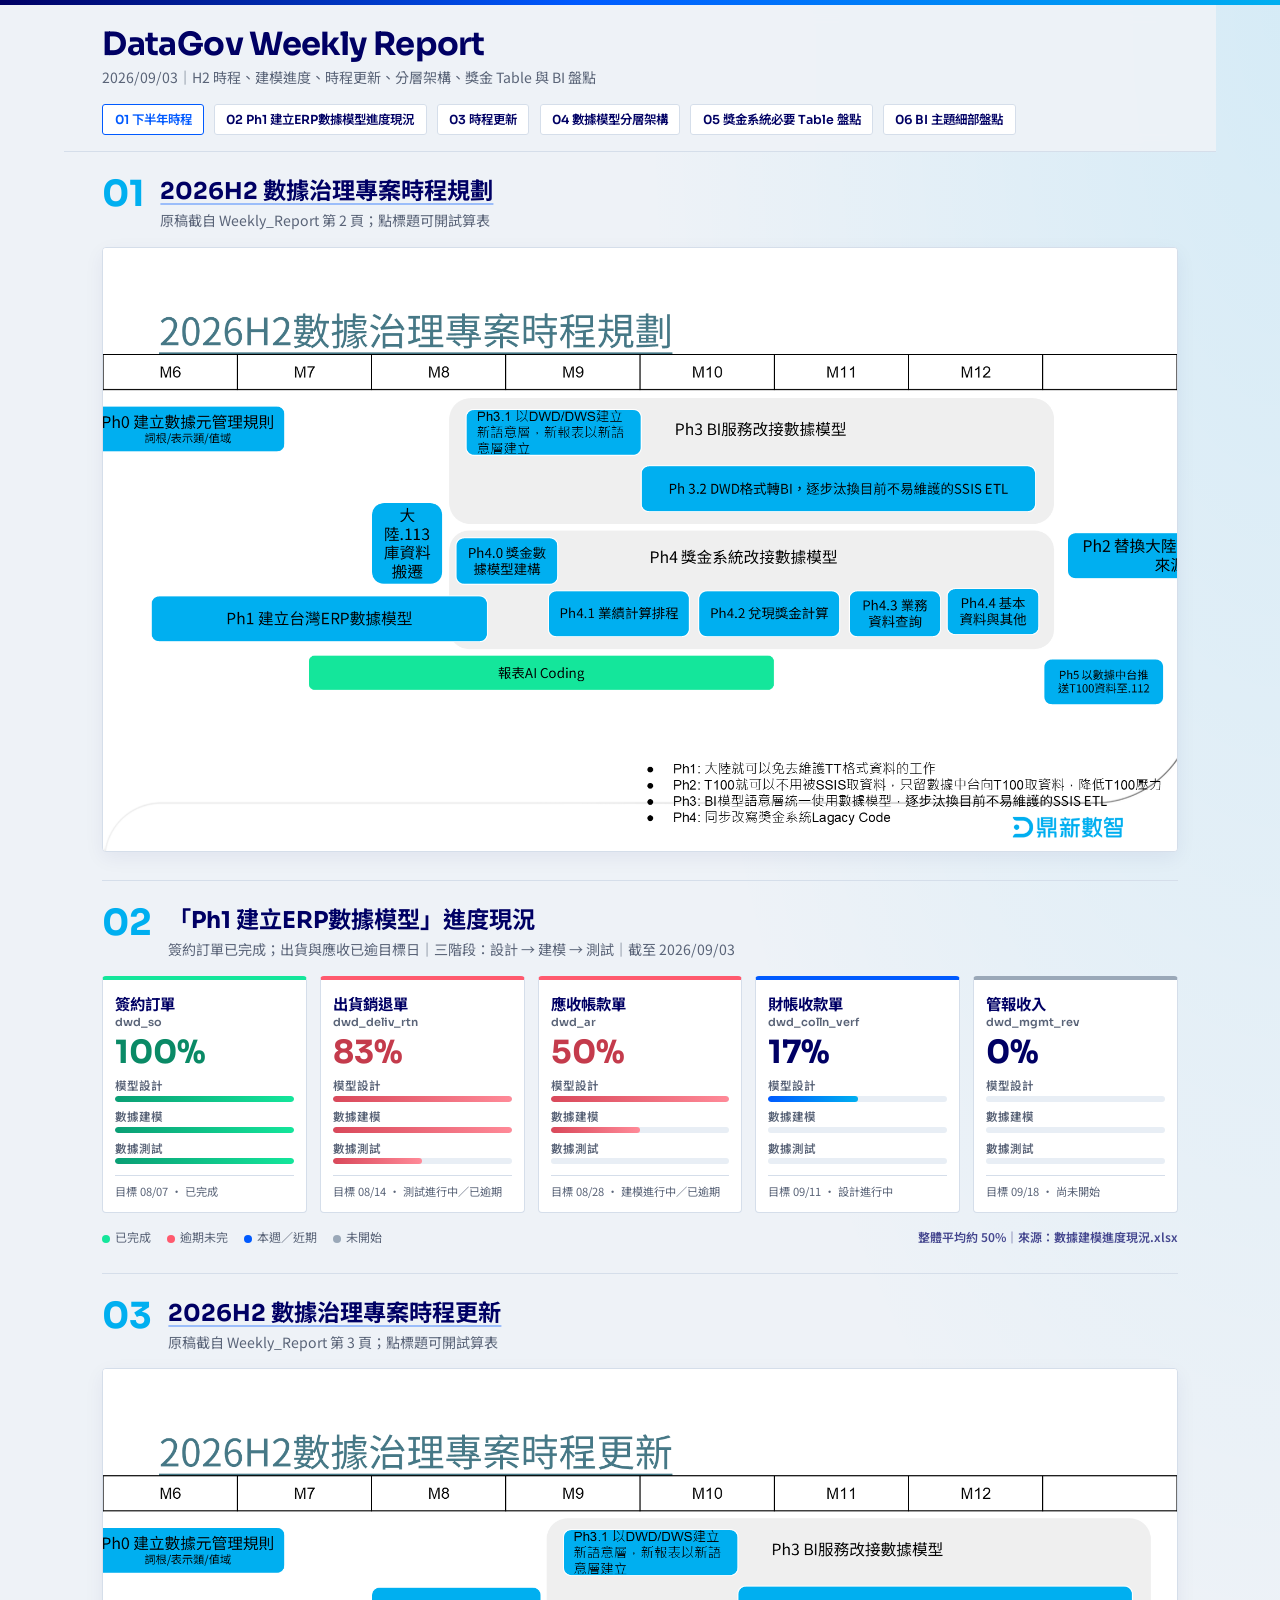
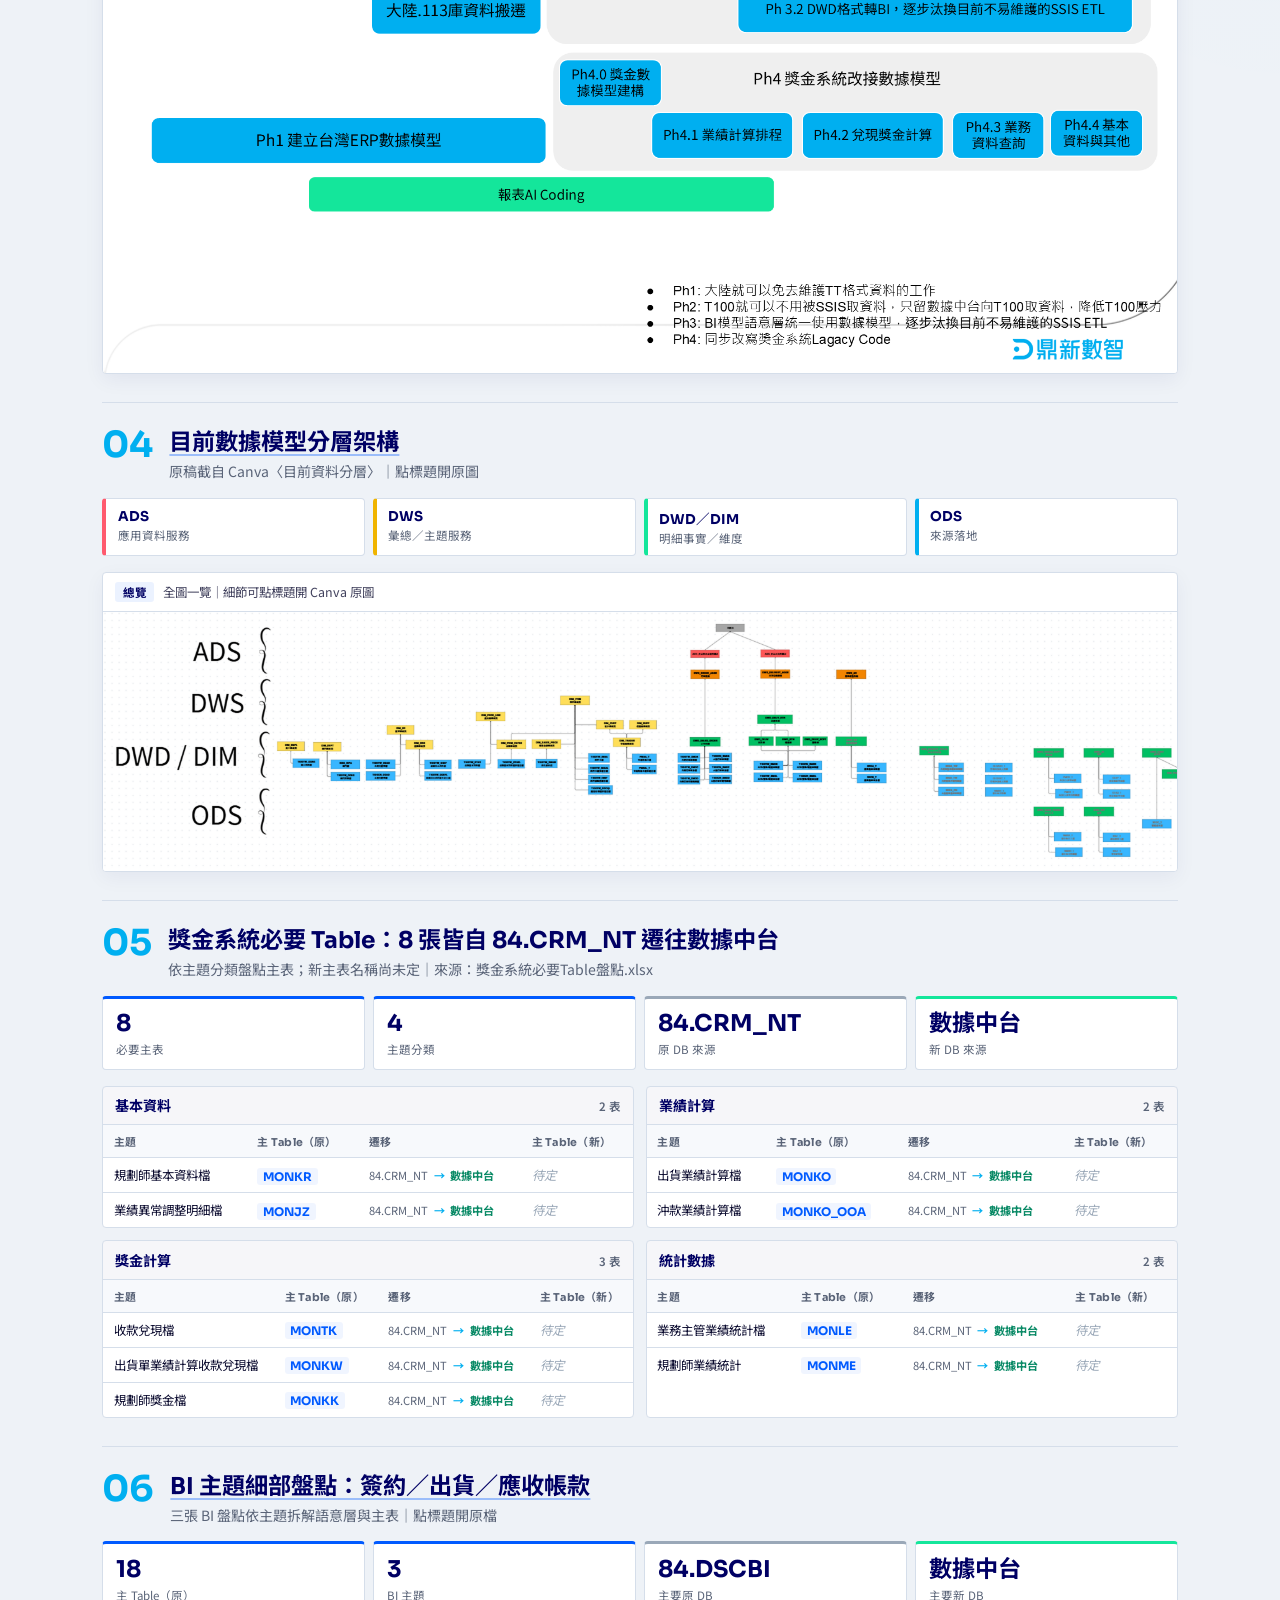
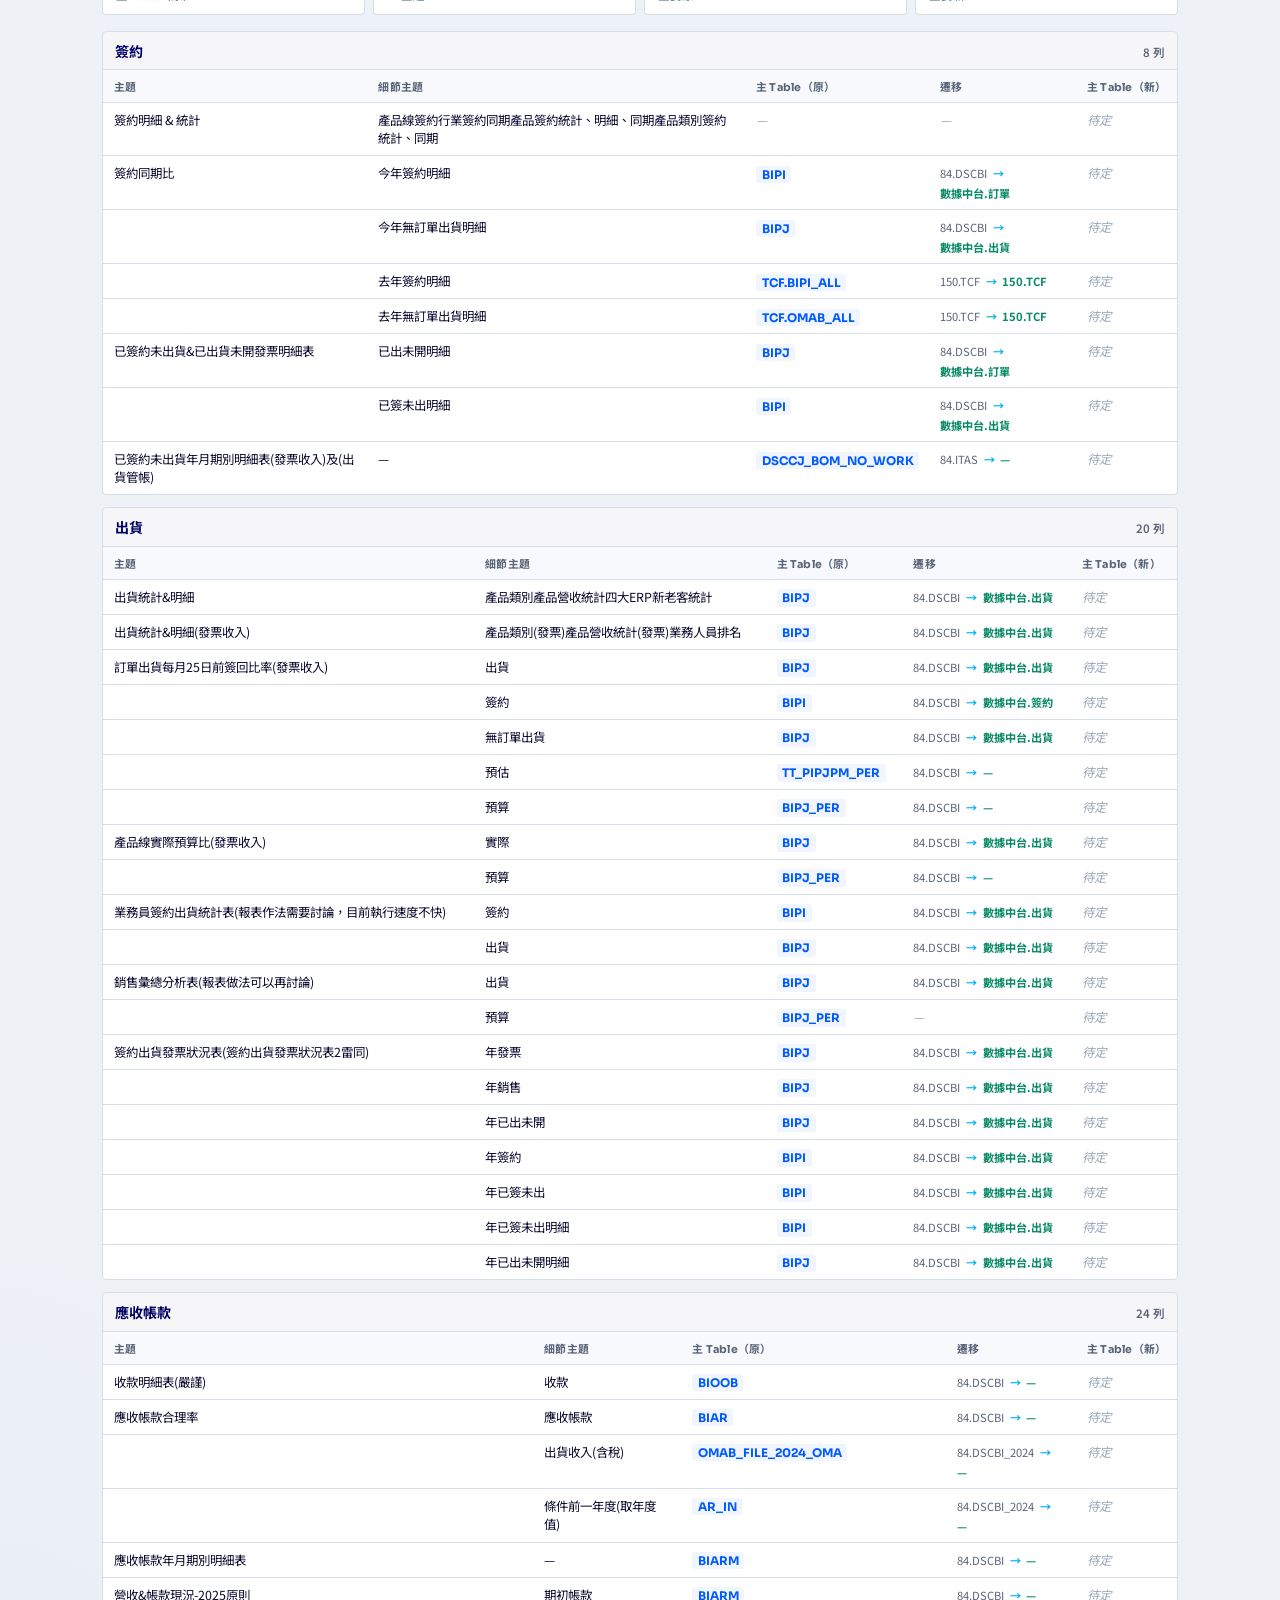
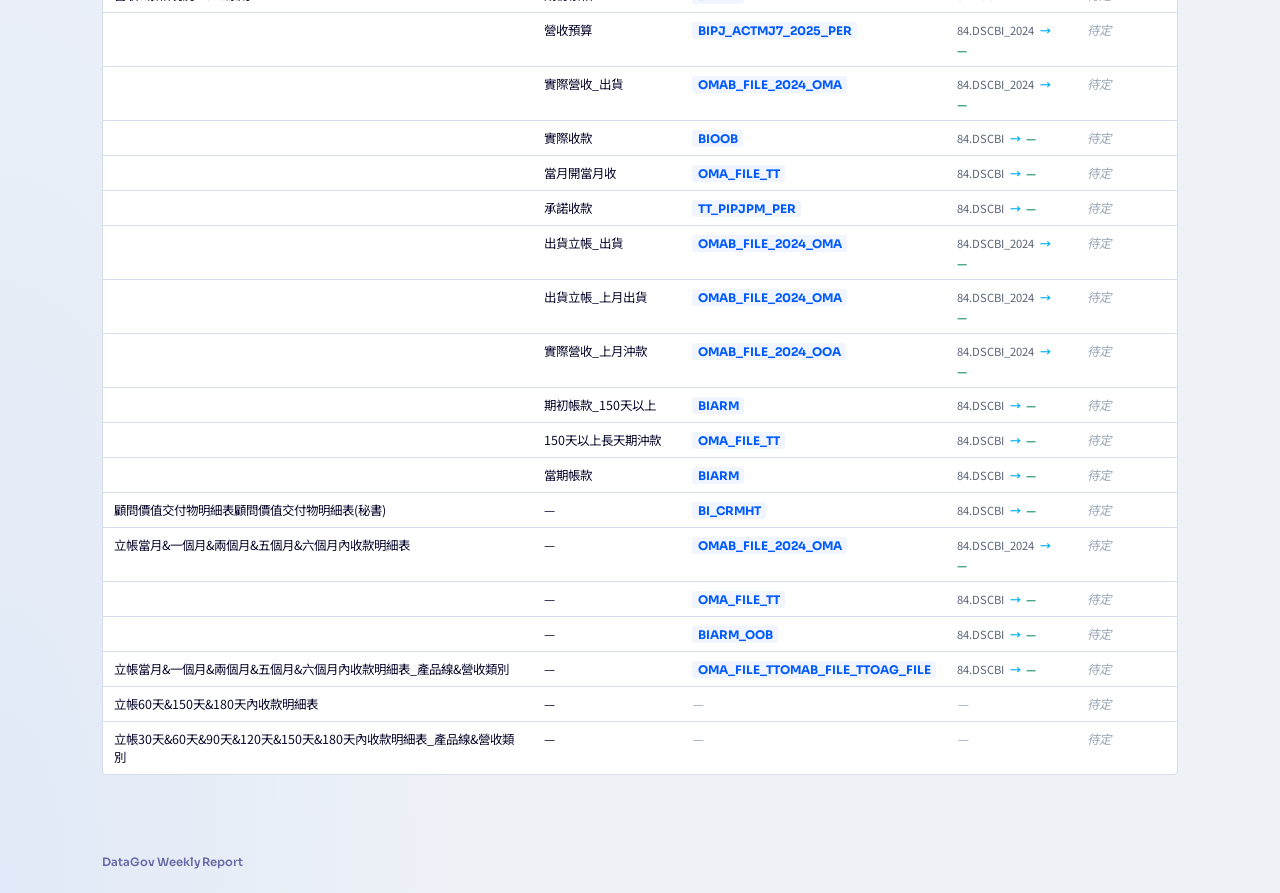
==== index.html @ 7bd2c1ec "Publish DataGov Weekly Report as a static site." ====
<!DOCTYPE html>
<html lang="zh-Hant">
<head>
  <meta charset="utf-8" />
  <meta name="viewport" content="width=device-width, initial-scale=1" />
  <title>DataGov Weekly Report · 2026/09/03</title>
  <link rel="preconnect" href="https://fonts.googleapis.com" />
  <link rel="preconnect" href="https://fonts.gstatic.com" crossorigin />
  <link href="https://fonts.googleapis.com/css2?family=Noto+Sans+TC:wght@400;500;700;900&family=Sora:wght@500;600;700&display=swap" rel="stylesheet" />
  <link rel="stylesheet" href="styles.css" />
</head>
<body>
  <div class="brand-bar" aria-hidden="true"></div>

  <header class="report-header">
    <div class="report-header__text">
      <h1>DataGov Weekly Report</h1>
      <p class="support">2026/09/03｜H2 時程、建模進度、時程更新、分層架構、獎金 Table 與 BI 盤點</p>
    </div>
    <nav class="toc" aria-label="章節導覽">
      <a href="#ch-schedule">01 下半年時程</a>
      <a href="#ch-modeling">02 Ph1 建立ERP數據模型進度現況</a>
      <a href="#ch-schedule-update">03 時程更新</a>
      <a href="#ch-architecture">04 數據模型分層架構</a>
      <a href="#ch-bonus">05 獎金系統必要 Table 盤點</a>
      <a href="#ch-bi-inventory">06 BI 主題細部盤點</a>
    </nav>
  </header>

  <main class="report">
    <section class="chapter" id="ch-schedule">
      <header class="chapter__head">
        <p class="chapter__num">01</p>
        <div>
          <h2>
            <a
              class="chapter__title-link"
              href="https://docs.google.com/spreadsheets/d/1YfXO0YVzVNgKiQABtUm9ReZ8utq1VL4MCvY4LdxCxpg/edit?gid=326982137#gid=326982137"
              target="_blank"
              rel="noopener noreferrer"
              title="開啟 Google 試算表"
            >2026H2 數據治理專案時程規劃</a>
          </h2>
          <p class="support">原稿截自 Weekly_Report 第 2 頁；點標題可開試算表</p>
        </div>
      </header>
      <figure class="chapter__asset">
        <img
          src="assets/h2-schedule-slide2.png"
          alt="2026H2 數據治理專案時程規劃甘特圖"
          width="1920"
          height="1080"
        />
      </figure>
    </section>

    <section class="chapter" id="ch-modeling">
      <header class="chapter__head">
        <p class="chapter__num">02</p>
        <div>
          <h2>「Ph1 建立ERP數據模型」進度現況</h2>
          <p class="support">簽約訂單已完成；出貨與應收已逾目標日｜三階段：設計 → 建模 → 測試｜截至 2026/09/03</p>
        </div>
      </header>

      <div class="progress-board">
        <article class="model-card model-card--done">
          <div class="model-card__top">
            <h3>簽約訂單</h3>
            <span class="model-card__code">dwd_so</span>
          </div>
          <p class="model-card__pct">100%</p>
          <ul class="stage-list" aria-label="階段進度">
            <li><span>模型設計</span><div class="stage-bar"><i style="--p:1"></i></div></li>
            <li><span>數據建模</span><div class="stage-bar"><i style="--p:1"></i></div></li>
            <li><span>數據測試</span><div class="stage-bar"><i style="--p:1"></i></div></li>
          </ul>
          <p class="model-card__due"><time datetime="2026-08-07">目標 08/07</time> · 已完成</p>
        </article>

        <article class="model-card model-card--overdue">
          <div class="model-card__top">
            <h3>出貨銷退單</h3>
            <span class="model-card__code">dwd_deliv_rtn</span>
          </div>
          <p class="model-card__pct">83%</p>
          <ul class="stage-list" aria-label="階段進度">
            <li><span>模型設計</span><div class="stage-bar"><i style="--p:1"></i></div></li>
            <li><span>數據建模</span><div class="stage-bar"><i style="--p:1"></i></div></li>
            <li><span>數據測試</span><div class="stage-bar"><i style="--p:0.5"></i></div></li>
          </ul>
          <p class="model-card__due"><time datetime="2026-08-14">目標 08/14</time> · 測試進行中／已逾期</p>
        </article>

        <article class="model-card model-card--overdue">
          <div class="model-card__top">
            <h3>應收帳款單</h3>
            <span class="model-card__code">dwd_ar</span>
          </div>
          <p class="model-card__pct">50%</p>
          <ul class="stage-list" aria-label="階段進度">
            <li><span>模型設計</span><div class="stage-bar"><i style="--p:1"></i></div></li>
            <li><span>數據建模</span><div class="stage-bar"><i style="--p:0.5"></i></div></li>
            <li><span>數據測試</span><div class="stage-bar"><i style="--p:0"></i></div></li>
          </ul>
          <p class="model-card__due"><time datetime="2026-08-28">目標 08/28</time> · 建模進行中／已逾期</p>
        </article>

        <article class="model-card model-card--active">
          <div class="model-card__top">
            <h3>財帳收款單</h3>
            <span class="model-card__code">dwd_colln_verf</span>
          </div>
          <p class="model-card__pct">17%</p>
          <ul class="stage-list" aria-label="階段進度">
            <li><span>模型設計</span><div class="stage-bar"><i style="--p:0.5"></i></div></li>
            <li><span>數據建模</span><div class="stage-bar"><i style="--p:0"></i></div></li>
            <li><span>數據測試</span><div class="stage-bar"><i style="--p:0"></i></div></li>
          </ul>
          <p class="model-card__due"><time datetime="2026-09-11">目標 09/11</time> · 設計進行中</p>
        </article>

        <article class="model-card model-card--todo">
          <div class="model-card__top">
            <h3>管報收入</h3>
            <span class="model-card__code">dwd_mgmt_rev</span>
          </div>
          <p class="model-card__pct">0%</p>
          <ul class="stage-list" aria-label="階段進度">
            <li><span>模型設計</span><div class="stage-bar"><i style="--p:0"></i></div></li>
            <li><span>數據建模</span><div class="stage-bar"><i style="--p:0"></i></div></li>
            <li><span>數據測試</span><div class="stage-bar"><i style="--p:0"></i></div></li>
          </ul>
          <p class="model-card__due"><time datetime="2026-09-18">目標 09/18</time> · 尚未開始</p>
        </article>
      </div>

      <footer class="progress-legend">
        <span><i class="dot dot--done"></i>已完成</span>
        <span><i class="dot dot--overdue"></i>逾期未完</span>
        <span><i class="dot dot--active"></i>本週／近期</span>
        <span><i class="dot dot--todo"></i>未開始</span>
        <span class="progress-legend__note">整體平均約 50%｜來源：數據建模進度現況.xlsx</span>
      </footer>
    </section>

    <!-- 03. 時程更新（Weekly_Report 第 3 頁） -->
    <section class="chapter" id="ch-schedule-update">
      <header class="chapter__head">
        <p class="chapter__num">03</p>
        <div>
          <h2>
            <a
              class="chapter__title-link"
              href="https://docs.google.com/spreadsheets/d/1YfXO0YVzVNgKiQABtUm9ReZ8utq1VL4MCvY4LdxCxpg/edit?gid=326982137#gid=326982137"
              target="_blank"
              rel="noopener noreferrer"
              title="開啟 Google 試算表"
            >2026H2 數據治理專案時程更新</a>
          </h2>
          <p class="support">原稿截自 Weekly_Report 第 3 頁；點標題可開試算表</p>
        </div>
      </header>
      <figure class="chapter__asset">
        <img
          src="assets/schedule-update-slide3.png"
          alt="2026H2 數據治理專案時程更新甘特圖"
          width="1920"
          height="1080"
        />
      </figure>
    </section>

    <!-- 04. 目前資料分層：方塊＋連線（來源 Canva） -->
    <section class="chapter" id="ch-architecture">
      <header class="chapter__head">
        <p class="chapter__num">04</p>
        <div>
          <h2>
            <a
              class="chapter__title-link"
              href="https://canva.link/zqr8strbvmmli4c"
              target="_blank"
              rel="noopener noreferrer"
              title="開啟 Canva：目前資料分層"
            >目前數據模型分層架構</a>
          </h2>
          <p class="support">原稿截自 Canva〈目前資料分層〉｜點標題開原圖</p>
        </div>
      </header>

      <div class="layer-legend" aria-label="分層圖例">
        <div class="layer-legend__item layer--ads"><strong>ADS</strong><span>應用資料服務</span></div>
        <div class="layer-legend__item layer--dws"><strong>DWS</strong><span>彙總／主題服務</span></div>
        <div class="layer-legend__item layer--dwd"><strong>DWD／DIM</strong><span>明細事實／維度</span></div>
        <div class="layer-legend__item layer--ods"><strong>ODS</strong><span>來源落地</span></div>
      </div>

      <figure class="arch-shot arch-shot--overview">
        <figcaption class="arch-shot__cap">
          <span class="arch-shot__tag">總覽</span>
          <span>全圖一覽｜細節可點標題開 Canva 原圖</span>
        </figcaption>
        <div class="arch-shot__scroll">
          <img
            src="assets/arch-overview.png"
            alt="目前資料分層架構全圖總覽"
            width="3460"
            height="836"
          />
        </div>
      </figure>
    </section>

    <!-- 05. 獎金系統必要 Table 盤點 -->
    <section class="chapter" id="ch-bonus">
      <header class="chapter__head">
        <p class="chapter__num">05</p>
        <div>
          <h2>獎金系統必要 Table：8 張皆自 84.CRM_NT 遷往數據中台</h2>
          <p class="support">依主題分類盤點主表；新主表名稱尚未定｜來源：獎金系統必要Table盤點.xlsx</p>
        </div>
      </header>

      <div class="bonus-summary" aria-label="盤點摘要">
        <div class="bonus-stat">
          <strong>8</strong>
          <span>必要主表</span>
        </div>
        <div class="bonus-stat">
          <strong>4</strong>
          <span>主題分類</span>
        </div>
        <div class="bonus-stat bonus-stat--from">
          <strong>84.CRM_NT</strong>
          <span>原 DB 來源</span>
        </div>
        <div class="bonus-stat bonus-stat--to">
          <strong>數據中台</strong>
          <span>新 DB 來源</span>
        </div>
      </div>

      <div class="bonus-groups">
        <article class="bonus-group">
          <header class="bonus-group__head">
            <p class="bonus-group__tag">基本資料</p>
            <p class="bonus-group__count">2 表</p>
          </header>
          <div class="bonus-table-wrap">
            <table class="bonus-table">
              <thead>
                <tr>
                  <th>主題</th>
                  <th>主 Table（原）</th>
                  <th>遷移</th>
                  <th>主 Table（新）</th>
                </tr>
              </thead>
              <tbody>
                <tr>
                  <td>規劃師基本資料檔</td>
                  <td><code>MONKR</code></td>
                  <td><span class="migrate"><i>84.CRM_NT</i><span aria-hidden="true">→</span><b>數據中台</b></span></td>
                  <td class="is-empty">待定</td>
                </tr>
                <tr>
                  <td>業績異常調整明細檔</td>
                  <td><code>MONJZ</code></td>
                  <td><span class="migrate"><i>84.CRM_NT</i><span aria-hidden="true">→</span><b>數據中台</b></span></td>
                  <td class="is-empty">待定</td>
                </tr>
              </tbody>
            </table>
          </div>
        </article>

        <article class="bonus-group">
          <header class="bonus-group__head">
            <p class="bonus-group__tag">業績計算</p>
            <p class="bonus-group__count">2 表</p>
          </header>
          <div class="bonus-table-wrap">
            <table class="bonus-table">
              <thead>
                <tr>
                  <th>主題</th>
                  <th>主 Table（原）</th>
                  <th>遷移</th>
                  <th>主 Table（新）</th>
                </tr>
              </thead>
              <tbody>
                <tr>
                  <td>出貨業績計算檔</td>
                  <td><code>MONKO</code></td>
                  <td><span class="migrate"><i>84.CRM_NT</i><span aria-hidden="true">→</span><b>數據中台</b></span></td>
                  <td class="is-empty">待定</td>
                </tr>
                <tr>
                  <td>沖款業績計算檔</td>
                  <td><code>MONKO_OOA</code></td>
                  <td><span class="migrate"><i>84.CRM_NT</i><span aria-hidden="true">→</span><b>數據中台</b></span></td>
                  <td class="is-empty">待定</td>
                </tr>
              </tbody>
            </table>
          </div>
        </article>

        <article class="bonus-group">
          <header class="bonus-group__head">
            <p class="bonus-group__tag">獎金計算</p>
            <p class="bonus-group__count">3 表</p>
          </header>
          <div class="bonus-table-wrap">
            <table class="bonus-table">
              <thead>
                <tr>
                  <th>主題</th>
                  <th>主 Table（原）</th>
                  <th>遷移</th>
                  <th>主 Table（新）</th>
                </tr>
              </thead>
              <tbody>
                <tr>
                  <td>收款兌現檔</td>
                  <td><code>MONTK</code></td>
                  <td><span class="migrate"><i>84.CRM_NT</i><span aria-hidden="true">→</span><b>數據中台</b></span></td>
                  <td class="is-empty">待定</td>
                </tr>
                <tr>
                  <td>出貨單業績計算收款兌現檔</td>
                  <td><code>MONKW</code></td>
                  <td><span class="migrate"><i>84.CRM_NT</i><span aria-hidden="true">→</span><b>數據中台</b></span></td>
                  <td class="is-empty">待定</td>
                </tr>
                <tr>
                  <td>規劃師獎金檔</td>
                  <td><code>MONKK</code></td>
                  <td><span class="migrate"><i>84.CRM_NT</i><span aria-hidden="true">→</span><b>數據中台</b></span></td>
                  <td class="is-empty">待定</td>
                </tr>
              </tbody>
            </table>
          </div>
        </article>

        <article class="bonus-group">
          <header class="bonus-group__head">
            <p class="bonus-group__tag">統計數據</p>
            <p class="bonus-group__count">2 表</p>
          </header>
          <div class="bonus-table-wrap">
            <table class="bonus-table">
              <thead>
                <tr>
                  <th>主題</th>
                  <th>主 Table（原）</th>
                  <th>遷移</th>
                  <th>主 Table（新）</th>
                </tr>
              </thead>
              <tbody>
                <tr>
                  <td>業務主管業績統計檔</td>
                  <td><code>MONLE</code></td>
                  <td><span class="migrate"><i>84.CRM_NT</i><span aria-hidden="true">→</span><b>數據中台</b></span></td>
                  <td class="is-empty">待定</td>
                </tr>
                <tr>
                  <td>規劃師業績統計</td>
                  <td><code>MONME</code></td>
                  <td><span class="migrate"><i>84.CRM_NT</i><span aria-hidden="true">→</span><b>數據中台</b></span></td>
                  <td class="is-empty">待定</td>
                </tr>
              </tbody>
            </table>
          </div>
        </article>
      </div>
    </section>

    <!-- 06. BI 主題細部盤點 -->
    <section class="chapter" id="ch-bi-inventory">
      <header class="chapter__head">
        <p class="chapter__num">06</p>
        <div>
          <h2>
            <a
              class="chapter__title-link"
              href="https://digiwin0-my.sharepoint.com/:x:/r/personal/chiaca_digiwin_com/_layouts/15/Doc.aspx?action=edit&sourcedoc=%7B6cbfef4c-7eb9-482d-a3a1-4097a93f9f94%7D&wdExp=TEAMS-TREATMENT&web=1"
              target="_blank"
              rel="noopener noreferrer"
              title="開啟 SharePoint：盤點BI-主題細部拆解"
            >BI 主題細部盤點：簽約／出貨／應收帳款</a>
          </h2>
          <p class="support">三張 BI 盤點依主題拆解語意層與主表｜點標題開原檔</p>
        </div>
      </header>

      <div class="bonus-summary" aria-label="盤點摘要">
        <div class="bonus-stat"><strong>18</strong><span>主 Table（原）</span></div>
        <div class="bonus-stat"><strong>3</strong><span>BI 主題</span></div>
        <div class="bonus-stat bonus-stat--from"><strong>84.DSCBI</strong><span>主要原 DB</span></div>
        <div class="bonus-stat bonus-stat--to"><strong>數據中台</strong><span>主要新 DB</span></div>
      </div>

      <div class="bonus-groups bonus-groups--stack">
        <article class="bonus-group">
          <header class="bonus-group__head">
            <p class="bonus-group__tag">簽約</p>
            <p class="bonus-group__count">8 列</p>
          </header>
          <div class="bonus-table-wrap">
            <table class="bonus-table">
              <thead>
                <tr>
                  <th>主題</th>
                  <th>細節主題</th>
                  <th>主 Table（原）</th>
                  <th>遷移</th>
                  <th>主 Table（新）</th>
                </tr>
              </thead>
              <tbody>
                <tr>
                  <td>簽約明細 &amp; 統計</td>
                  <td>產品線簽約行業簽約同期產品簽約統計、明細、同期產品類別簽約統計、同期</td>
                  <td><span class="is-empty">—</span></td>
                  <td><span class="is-empty">—</span></td>
                  <td class="is-empty">待定</td>
                </tr>
                <tr>
                  <td>簽約同期比</td>
                  <td>今年簽約明細</td>
                  <td><code>BIPI</code></td>
                  <td><span class="migrate"><i>84.DSCBI</i><span aria-hidden="true">→</span><b>數據中台.訂單</b></span></td>
                  <td class="is-empty">待定</td>
                </tr>
                <tr>
                  <td></td>
                  <td>今年無訂單出貨明細</td>
                  <td><code>BIPJ</code></td>
                  <td><span class="migrate"><i>84.DSCBI</i><span aria-hidden="true">→</span><b>數據中台.出貨</b></span></td>
                  <td class="is-empty">待定</td>
                </tr>
                <tr>
                  <td></td>
                  <td>去年簽約明細</td>
                  <td><code>TCF.BIPI_ALL</code></td>
                  <td><span class="migrate"><i>150.TCF</i><span aria-hidden="true">→</span><b>150.TCF</b></span></td>
                  <td class="is-empty">待定</td>
                </tr>
                <tr>
                  <td></td>
                  <td>去年無訂單出貨明細</td>
                  <td><code>TCF.OMAB_ALL</code></td>
                  <td><span class="migrate"><i>150.TCF</i><span aria-hidden="true">→</span><b>150.TCF</b></span></td>
                  <td class="is-empty">待定</td>
                </tr>
                <tr>
                  <td>已簽約未出貨&amp;已出貨未開發票明細表</td>
                  <td>已出未開明細</td>
                  <td><code>BIPJ</code></td>
                  <td><span class="migrate"><i>84.DSCBI</i><span aria-hidden="true">→</span><b>數據中台.訂單</b></span></td>
                  <td class="is-empty">待定</td>
                </tr>
                <tr>
                  <td></td>
                  <td>已簽未出明細</td>
                  <td><code>BIPI</code></td>
                  <td><span class="migrate"><i>84.DSCBI</i><span aria-hidden="true">→</span><b>數據中台.出貨</b></span></td>
                  <td class="is-empty">待定</td>
                </tr>
                <tr>
                  <td>已簽約未出貨年月期別明細表(發票收入)及(出貨管帳)</td>
                  <td>—</td>
                  <td><code>DSCCJ_BOM_NO_WORK</code></td>
                  <td><span class="migrate"><i>84.ITAS</i><span aria-hidden="true">→</span><b>—</b></span></td>
                  <td class="is-empty">待定</td>
                </tr>
              </tbody>
            </table>
          </div>
        </article>
        <article class="bonus-group">
          <header class="bonus-group__head">
            <p class="bonus-group__tag">出貨</p>
            <p class="bonus-group__count">20 列</p>
          </header>
          <div class="bonus-table-wrap">
            <table class="bonus-table">
              <thead>
                <tr>
                  <th>主題</th>
                  <th>細節主題</th>
                  <th>主 Table（原）</th>
                  <th>遷移</th>
                  <th>主 Table（新）</th>
                </tr>
              </thead>
              <tbody>
                <tr>
                  <td>出貨統計&amp;明細</td>
                  <td>產品類別產品營收統計四大ERP新老客統計</td>
                  <td><code>BIPJ</code></td>
                  <td><span class="migrate"><i>84.DSCBI</i><span aria-hidden="true">→</span><b>數據中台.出貨</b></span></td>
                  <td class="is-empty">待定</td>
                </tr>
                <tr>
                  <td>出貨統計&amp;明細(發票收入)</td>
                  <td>產品類別(發票)產品營收統計(發票)業務人員排名</td>
                  <td><code>BIPJ</code></td>
                  <td><span class="migrate"><i>84.DSCBI</i><span aria-hidden="true">→</span><b>數據中台.出貨</b></span></td>
                  <td class="is-empty">待定</td>
                </tr>
                <tr>
                  <td>訂單出貨每月25日前簽回比率(發票收入)</td>
                  <td>出貨</td>
                  <td><code>BIPJ</code></td>
                  <td><span class="migrate"><i>84.DSCBI</i><span aria-hidden="true">→</span><b>數據中台.出貨</b></span></td>
                  <td class="is-empty">待定</td>
                </tr>
                <tr>
                  <td></td>
                  <td>簽約</td>
                  <td><code>BIPI</code></td>
                  <td><span class="migrate"><i>84.DSCBI</i><span aria-hidden="true">→</span><b>數據中台.簽約</b></span></td>
                  <td class="is-empty">待定</td>
                </tr>
                <tr>
                  <td></td>
                  <td>無訂單出貨</td>
                  <td><code>BIPJ</code></td>
                  <td><span class="migrate"><i>84.DSCBI</i><span aria-hidden="true">→</span><b>數據中台.出貨</b></span></td>
                  <td class="is-empty">待定</td>
                </tr>
                <tr>
                  <td></td>
                  <td>預估</td>
                  <td><code>TT_PIPJPM_PER</code></td>
                  <td><span class="migrate"><i>84.DSCBI</i><span aria-hidden="true">→</span><b>—</b></span></td>
                  <td class="is-empty">待定</td>
                </tr>
                <tr>
                  <td></td>
                  <td>預算</td>
                  <td><code>BIPJ_PER</code></td>
                  <td><span class="migrate"><i>84.DSCBI</i><span aria-hidden="true">→</span><b>—</b></span></td>
                  <td class="is-empty">待定</td>
                </tr>
                <tr>
                  <td>產品線實際預算比(發票收入)</td>
                  <td>實際</td>
                  <td><code>BIPJ</code></td>
                  <td><span class="migrate"><i>84.DSCBI</i><span aria-hidden="true">→</span><b>數據中台.出貨</b></span></td>
                  <td class="is-empty">待定</td>
                </tr>
                <tr>
                  <td></td>
                  <td>預算</td>
                  <td><code>BIPJ_PER</code></td>
                  <td><span class="migrate"><i>84.DSCBI</i><span aria-hidden="true">→</span><b>—</b></span></td>
                  <td class="is-empty">待定</td>
                </tr>
                <tr>
                  <td>業務員簽約出貨統計表(報表作法需要討論，目前執行速度不快)</td>
                  <td>簽約</td>
                  <td><code>BIPI</code></td>
                  <td><span class="migrate"><i>84.DSCBI</i><span aria-hidden="true">→</span><b>數據中台.出貨</b></span></td>
                  <td class="is-empty">待定</td>
                </tr>
                <tr>
                  <td></td>
                  <td>出貨</td>
                  <td><code>BIPJ</code></td>
                  <td><span class="migrate"><i>84.DSCBI</i><span aria-hidden="true">→</span><b>數據中台.出貨</b></span></td>
                  <td class="is-empty">待定</td>
                </tr>
                <tr>
                  <td>銷售彙總分析表(報表做法可以再討論)</td>
                  <td>出貨</td>
                  <td><code>BIPJ</code></td>
                  <td><span class="migrate"><i>84.DSCBI</i><span aria-hidden="true">→</span><b>數據中台.出貨</b></span></td>
                  <td class="is-empty">待定</td>
                </tr>
                <tr>
                  <td></td>
                  <td>預算</td>
                  <td><code>BIPJ_PER</code></td>
                  <td><span class="is-empty">—</span></td>
                  <td class="is-empty">待定</td>
                </tr>
                <tr>
                  <td>簽約出貨發票狀況表(簽約出貨發票狀況表2雷同)</td>
                  <td>年發票</td>
                  <td><code>BIPJ</code></td>
                  <td><span class="migrate"><i>84.DSCBI</i><span aria-hidden="true">→</span><b>數據中台.出貨</b></span></td>
                  <td class="is-empty">待定</td>
                </tr>
                <tr>
                  <td></td>
                  <td>年銷售</td>
                  <td><code>BIPJ</code></td>
                  <td><span class="migrate"><i>84.DSCBI</i><span aria-hidden="true">→</span><b>數據中台.出貨</b></span></td>
                  <td class="is-empty">待定</td>
                </tr>
                <tr>
                  <td></td>
                  <td>年已出未開</td>
                  <td><code>BIPJ</code></td>
                  <td><span class="migrate"><i>84.DSCBI</i><span aria-hidden="true">→</span><b>數據中台.出貨</b></span></td>
                  <td class="is-empty">待定</td>
                </tr>
                <tr>
                  <td></td>
                  <td>年簽約</td>
                  <td><code>BIPI</code></td>
                  <td><span class="migrate"><i>84.DSCBI</i><span aria-hidden="true">→</span><b>數據中台.出貨</b></span></td>
                  <td class="is-empty">待定</td>
                </tr>
                <tr>
                  <td></td>
                  <td>年已簽未出</td>
                  <td><code>BIPI</code></td>
                  <td><span class="migrate"><i>84.DSCBI</i><span aria-hidden="true">→</span><b>數據中台.出貨</b></span></td>
                  <td class="is-empty">待定</td>
                </tr>
                <tr>
                  <td></td>
                  <td>年已簽未出明細</td>
                  <td><code>BIPI</code></td>
                  <td><span class="migrate"><i>84.DSCBI</i><span aria-hidden="true">→</span><b>數據中台.出貨</b></span></td>
                  <td class="is-empty">待定</td>
                </tr>
                <tr>
                  <td></td>
                  <td>年已出未開明細</td>
                  <td><code>BIPJ</code></td>
                  <td><span class="migrate"><i>84.DSCBI</i><span aria-hidden="true">→</span><b>數據中台.出貨</b></span></td>
                  <td class="is-empty">待定</td>
                </tr>
              </tbody>
            </table>
          </div>
        </article>
        <article class="bonus-group">
          <header class="bonus-group__head">
            <p class="bonus-group__tag">應收帳款</p>
            <p class="bonus-group__count">24 列</p>
          </header>
          <div class="bonus-table-wrap">
            <table class="bonus-table">
              <thead>
                <tr>
                  <th>主題</th>
                  <th>細節主題</th>
                  <th>主 Table（原）</th>
                  <th>遷移</th>
                  <th>主 Table（新）</th>
                </tr>
              </thead>
              <tbody>
                <tr>
                  <td>收款明細表(嚴謹)</td>
                  <td>收款</td>
                  <td><code>BIOOB</code></td>
                  <td><span class="migrate"><i>84.DSCBI</i><span aria-hidden="true">→</span><b>—</b></span></td>
                  <td class="is-empty">待定</td>
                </tr>
                <tr>
                  <td>應收帳款合理率</td>
                  <td>應收帳款</td>
                  <td><code>BIAR</code></td>
                  <td><span class="migrate"><i>84.DSCBI</i><span aria-hidden="true">→</span><b>—</b></span></td>
                  <td class="is-empty">待定</td>
                </tr>
                <tr>
                  <td></td>
                  <td>出貨收入(含稅)</td>
                  <td><code>OMAB_FILE_2024_OMA</code></td>
                  <td><span class="migrate"><i>84.DSCBI_2024</i><span aria-hidden="true">→</span><b>—</b></span></td>
                  <td class="is-empty">待定</td>
                </tr>
                <tr>
                  <td></td>
                  <td>條件前一年度(取年度值)</td>
                  <td><code>AR_IN</code></td>
                  <td><span class="migrate"><i>84.DSCBI_2024</i><span aria-hidden="true">→</span><b>—</b></span></td>
                  <td class="is-empty">待定</td>
                </tr>
                <tr>
                  <td>應收帳款年月期別明細表</td>
                  <td>—</td>
                  <td><code>BIARM</code></td>
                  <td><span class="migrate"><i>84.DSCBI</i><span aria-hidden="true">→</span><b>—</b></span></td>
                  <td class="is-empty">待定</td>
                </tr>
                <tr>
                  <td>營收&amp;帳款現況-2025原則</td>
                  <td>期初帳款</td>
                  <td><code>BIARM</code></td>
                  <td><span class="migrate"><i>84.DSCBI</i><span aria-hidden="true">→</span><b>—</b></span></td>
                  <td class="is-empty">待定</td>
                </tr>
                <tr>
                  <td></td>
                  <td>營收預算</td>
                  <td><code>BIPJ_ACTMJ7_2025_PER</code></td>
                  <td><span class="migrate"><i>84.DSCBI_2024</i><span aria-hidden="true">→</span><b>—</b></span></td>
                  <td class="is-empty">待定</td>
                </tr>
                <tr>
                  <td></td>
                  <td>實際營收_出貨</td>
                  <td><code>OMAB_FILE_2024_OMA</code></td>
                  <td><span class="migrate"><i>84.DSCBI_2024</i><span aria-hidden="true">→</span><b>—</b></span></td>
                  <td class="is-empty">待定</td>
                </tr>
                <tr>
                  <td></td>
                  <td>實際收款</td>
                  <td><code>BIOOB</code></td>
                  <td><span class="migrate"><i>84.DSCBI</i><span aria-hidden="true">→</span><b>—</b></span></td>
                  <td class="is-empty">待定</td>
                </tr>
                <tr>
                  <td></td>
                  <td>當月開當月收</td>
                  <td><code>OMA_FILE_TT</code></td>
                  <td><span class="migrate"><i>84.DSCBI</i><span aria-hidden="true">→</span><b>—</b></span></td>
                  <td class="is-empty">待定</td>
                </tr>
                <tr>
                  <td></td>
                  <td>承諾收款</td>
                  <td><code>TT_PIPJPM_PER</code></td>
                  <td><span class="migrate"><i>84.DSCBI</i><span aria-hidden="true">→</span><b>—</b></span></td>
                  <td class="is-empty">待定</td>
                </tr>
                <tr>
                  <td></td>
                  <td>出貨立帳_出貨</td>
                  <td><code>OMAB_FILE_2024_OMA</code></td>
                  <td><span class="migrate"><i>84.DSCBI_2024</i><span aria-hidden="true">→</span><b>—</b></span></td>
                  <td class="is-empty">待定</td>
                </tr>
                <tr>
                  <td></td>
                  <td>出貨立帳_上月出貨</td>
                  <td><code>OMAB_FILE_2024_OMA</code></td>
                  <td><span class="migrate"><i>84.DSCBI_2024</i><span aria-hidden="true">→</span><b>—</b></span></td>
                  <td class="is-empty">待定</td>
                </tr>
                <tr>
                  <td></td>
                  <td>實際營收_上月沖款</td>
                  <td><code>OMAB_FILE_2024_OOA</code></td>
                  <td><span class="migrate"><i>84.DSCBI_2024</i><span aria-hidden="true">→</span><b>—</b></span></td>
                  <td class="is-empty">待定</td>
                </tr>
                <tr>
                  <td></td>
                  <td>期初帳款_150天以上</td>
                  <td><code>BIARM</code></td>
                  <td><span class="migrate"><i>84.DSCBI</i><span aria-hidden="true">→</span><b>—</b></span></td>
                  <td class="is-empty">待定</td>
                </tr>
                <tr>
                  <td></td>
                  <td>150天以上長天期沖款</td>
                  <td><code>OMA_FILE_TT</code></td>
                  <td><span class="migrate"><i>84.DSCBI</i><span aria-hidden="true">→</span><b>—</b></span></td>
                  <td class="is-empty">待定</td>
                </tr>
                <tr>
                  <td></td>
                  <td>當期帳款</td>
                  <td><code>BIARM</code></td>
                  <td><span class="migrate"><i>84.DSCBI</i><span aria-hidden="true">→</span><b>—</b></span></td>
                  <td class="is-empty">待定</td>
                </tr>
                <tr>
                  <td>顧問價值交付物明細表顧問價值交付物明細表(秘書)</td>
                  <td>—</td>
                  <td><code>BI_CRMHT</code></td>
                  <td><span class="migrate"><i>84.DSCBI</i><span aria-hidden="true">→</span><b>—</b></span></td>
                  <td class="is-empty">待定</td>
                </tr>
                <tr>
                  <td>立帳當月&amp;一個月&amp;兩個月&amp;五個月&amp;六個月內收款明細表</td>
                  <td>—</td>
                  <td><code>OMAB_FILE_2024_OMA</code></td>
                  <td><span class="migrate"><i>84.DSCBI_2024</i><span aria-hidden="true">→</span><b>—</b></span></td>
                  <td class="is-empty">待定</td>
                </tr>
                <tr>
                  <td></td>
                  <td>—</td>
                  <td><code>OMA_FILE_TT</code></td>
                  <td><span class="migrate"><i>84.DSCBI</i><span aria-hidden="true">→</span><b>—</b></span></td>
                  <td class="is-empty">待定</td>
                </tr>
                <tr>
                  <td></td>
                  <td>—</td>
                  <td><code>BIARM_OOB</code></td>
                  <td><span class="migrate"><i>84.DSCBI</i><span aria-hidden="true">→</span><b>—</b></span></td>
                  <td class="is-empty">待定</td>
                </tr>
                <tr>
                  <td>立帳當月&amp;一個月&amp;兩個月&amp;五個月&amp;六個月內收款明細表_產品線&amp;營收類別</td>
                  <td>—</td>
                  <td><code>OMA_FILE_TTOMAB_FILE_TTOAG_FILE</code></td>
                  <td><span class="migrate"><i>84.DSCBI</i><span aria-hidden="true">→</span><b>—</b></span></td>
                  <td class="is-empty">待定</td>
                </tr>
                <tr>
                  <td>立帳60天&amp;150天&amp;180天內收款明細表</td>
                  <td>—</td>
                  <td><span class="is-empty">—</span></td>
                  <td><span class="is-empty">—</span></td>
                  <td class="is-empty">待定</td>
                </tr>
                <tr>
                  <td>立帳30天&amp;60天&amp;90天&amp;120天&amp;150天&amp;180天內收款明細表_產品線&amp;營收類別</td>
                  <td>—</td>
                  <td><span class="is-empty">—</span></td>
                  <td><span class="is-empty">—</span></td>
                  <td class="is-empty">待定</td>
                </tr>
              </tbody>
            </table>
          </div>
        </article>
      </div>
    </section>

  </main>

  <footer class="report-footer">DataGov Weekly Report</footer>

  <script src="deck.js"></script>
</body>
</html>
---- styles.css ----
/* Digi 鼎新色票｜章節式連續捲動報告（非全螢幕分頁） */
:root {
  --digi-navy: #000064;
  --digi-cyan: #00aff0;
  --digi-blue: #005aff;
  --digi-mint: #14e69b;
  --digi-coral: #ff5a6e;
  --bg: #eef2f7;
  --bg-panel: #ffffff;
  --fg: #0a0a2e;
  --fg-muted: #5a6478;
  --line: #d5deea;
  --font-display: "Sora", "Noto Sans TC", sans-serif;
  --font-body: "Noto Sans TC", sans-serif;
  --page-pad: clamp(1rem, 3vw, 2.5rem);
  --max: 72rem;
}

*,
*::before,
*::after {
  box-sizing: border-box;
}

html {
  scroll-behavior: smooth;
}

body {
  margin: 0;
  min-height: 100%;
  overflow-x: hidden;
  overflow-y: auto;
  background:
    radial-gradient(100% 60% at 100% 0%, rgba(0, 175, 240, 0.1), transparent 50%),
    radial-gradient(80% 50% at 0% 100%, rgba(0, 90, 255, 0.06), transparent 45%),
    var(--bg);
  color: var(--fg);
  font-family: var(--font-body);
}

.brand-bar {
  position: sticky;
  top: 0;
  z-index: 20;
  height: 5px;
  background: linear-gradient(90deg, var(--digi-navy), var(--digi-blue) 45%, var(--digi-cyan));
}

.report-header {
  display: flex;
  flex-wrap: wrap;
  align-items: flex-end;
  justify-content: space-between;
  gap: 1rem 2rem;
  max-width: var(--max);
  margin: 0 auto;
  padding: 1.25rem var(--page-pad) 1rem;
  border-bottom: 1px solid var(--line);
  background: rgba(238, 242, 247, 0.92);
  backdrop-filter: blur(8px);
  position: sticky;
  top: 5px;
  z-index: 15;
}

.eyebrow {
  margin: 0 0 0.25rem;
  font-family: var(--font-display);
  font-size: 0.75rem;
  font-weight: 600;
  letter-spacing: 0.06em;
  text-transform: uppercase;
  color: var(--digi-blue);
}

.report-header h1 {
  margin: 0;
  font-family: var(--font-display);
  font-size: clamp(1.5rem, 2.8vw, 2rem);
  font-weight: 700;
  color: var(--digi-navy);
  letter-spacing: -0.02em;
  line-height: 1.2;
}

.support {
  margin: 0.3rem 0 0;
  font-size: clamp(0.8rem, 1.1vw, 0.95rem);
  color: var(--fg-muted);
  line-height: 1.4;
}

.toc {
  display: flex;
  flex-wrap: wrap;
  gap: 0.45rem 0.65rem;
}

.toc a {
  font-family: var(--font-display);
  font-size: 0.78rem;
  font-weight: 600;
  color: var(--digi-navy);
  text-decoration: none;
  padding: 0.35rem 0.7rem;
  border: 1px solid var(--line);
  border-radius: 3px;
  background: var(--bg-panel);
}

.toc a:hover,
.toc a:focus-visible,
.toc a.is-active {
  border-color: var(--digi-blue);
  color: var(--digi-blue);
  outline: none;
}

.report {
  max-width: var(--max);
  margin: 0 auto;
  padding: 0 var(--page-pad) 2.5rem;
}

.chapter {
  padding: 1.5rem 0 1.75rem;
  border-bottom: 1px solid var(--line);
  scroll-margin-top: 5.5rem;
}

.chapter:last-of-type {
  border-bottom: none;
}

.chapter__head {
  display: grid;
  grid-template-columns: auto 1fr;
  gap: 0.75rem 1rem;
  align-items: start;
  margin-bottom: 1rem;
}

.chapter__num {
  margin: 0;
  font-family: var(--font-display);
  font-size: clamp(1.75rem, 3vw, 2.25rem);
  font-weight: 700;
  line-height: 1;
  color: var(--digi-cyan);
}

.chapter h2 {
  margin: 0;
  font-family: var(--font-display);
  font-size: clamp(1.15rem, 2vw, 1.45rem);
  font-weight: 700;
  color: var(--digi-navy);
  line-height: 1.3;
}

.chapter__title-link {
  color: inherit;
  text-decoration: underline;
  text-decoration-color: rgba(0, 90, 255, 0.35);
  text-underline-offset: 0.18em;
}

.chapter__title-link:hover,
.chapter__title-link:focus-visible {
  color: var(--digi-blue);
  text-decoration-color: var(--digi-blue);
  outline: none;
}

.chapter__asset {
  margin: 0;
  background: var(--bg-panel);
  border: 1px solid var(--line);
  border-radius: 4px;
  overflow: hidden;
  box-shadow: 0 6px 20px rgba(0, 0, 100, 0.06);
}

.chapter__asset img {
  display: block;
  width: 100%;
  height: auto;
}

.progress-board {
  display: grid;
  grid-template-columns: repeat(5, minmax(0, 1fr));
  gap: clamp(0.5rem, 1vw, 0.85rem);
}

.model-card {
  display: flex;
  flex-direction: column;
  padding: 0.85rem 0.75rem;
  background: var(--bg-panel);
  border: 1px solid var(--line);
  border-top: 4px solid var(--digi-blue);
  border-radius: 4px;
}

.model-card--done { border-top-color: var(--digi-mint); }
.model-card--overdue { border-top-color: var(--digi-coral); }
.model-card--active { border-top-color: var(--digi-blue); }
.model-card--todo { border-top-color: #9aa8b8; }

.model-card__top {
  display: flex;
  flex-direction: column;
  gap: 0.15rem;
  margin-bottom: 0.25rem;
}

.model-card h3 {
  margin: 0;
  font-size: clamp(0.9rem, 1.2vw, 1.05rem);
  font-weight: 700;
  color: var(--digi-navy);
  line-height: 1.25;
}

.model-card__code {
  font-family: var(--font-display);
  font-size: 0.7rem;
  font-weight: 600;
  color: var(--fg-muted);
}

.model-card__pct {
  margin: 0.2rem 0 0.55rem;
  font-family: var(--font-display);
  font-size: clamp(1.5rem, 2.5vw, 2rem);
  font-weight: 700;
  line-height: 1;
  color: var(--digi-navy);
}

.model-card--done .model-card__pct { color: #0a8a66; }
.model-card--overdue .model-card__pct { color: #c43b4c; }

.stage-list {
  list-style: none;
  margin: 0;
  padding: 0;
  display: flex;
  flex-direction: column;
  gap: 0.4rem;
  flex: 1 1 auto;
}

.stage-list li {
  display: grid;
  gap: 0.15rem;
}

.stage-list span {
  font-size: 0.72rem;
  font-weight: 600;
  color: var(--fg-muted);
}

.stage-bar {
  height: 0.4rem;
  background: #e8eef5;
  border-radius: 99px;
  overflow: hidden;
}

.stage-bar i {
  display: block;
  height: 100%;
  width: calc(var(--p) * 100%);
  border-radius: inherit;
  background: linear-gradient(90deg, var(--digi-blue), var(--digi-cyan));
}

.model-card--done .stage-bar i {
  background: linear-gradient(90deg, #0a9e74, var(--digi-mint));
}

.model-card--overdue .stage-bar i {
  background: linear-gradient(90deg, #d9485a, #ff8a98);
}

.model-card__due {
  margin: 0.65rem 0 0;
  padding-top: 0.5rem;
  border-top: 1px solid var(--line);
  font-size: 0.7rem;
  color: var(--fg-muted);
  line-height: 1.35;
}

.progress-legend {
  display: flex;
  flex-wrap: wrap;
  align-items: center;
  gap: 0.55rem 1rem;
  margin-top: 0.9rem;
  font-size: 0.75rem;
  color: var(--fg-muted);
}

.progress-legend .dot {
  display: inline-block;
  width: 0.5rem;
  height: 0.5rem;
  margin-right: 0.3rem;
  border-radius: 50%;
  vertical-align: middle;
}

.dot--done { background: var(--digi-mint); }
.dot--overdue { background: var(--digi-coral); }
.dot--active { background: var(--digi-blue); }
.dot--todo { background: #9aa8b8; }

.progress-legend__note {
  margin-left: auto;
  font-weight: 600;
  color: var(--digi-navy);
  opacity: 0.7;
}

/* —— 03 分層架構：方塊＋連線 —— */
.layer-legend {
  display: grid;
  grid-template-columns: repeat(4, minmax(0, 1fr));
  gap: 0.5rem;
  margin-bottom: 1rem;
}

.layer-legend__item {
  display: flex;
  flex-direction: column;
  gap: 0.15rem;
  padding: 0.55rem 0.7rem;
  border-radius: 4px;
  border: 1px solid var(--line);
  background: var(--bg-panel);
  border-left-width: 4px;
}

.layer-legend__item strong {
  font-family: var(--font-display);
  font-size: 0.85rem;
  color: var(--digi-navy);
}

.layer-legend__item span {
  font-size: 0.72rem;
  color: var(--fg-muted);
}

.layer--ads { border-left-color: var(--digi-coral); }
.layer--dws { border-left-color: #f0b400; }
.layer--dwd { border-left-color: var(--digi-mint); }
.layer--ods { border-left-color: var(--digi-cyan); }

.arch-shot {
  margin: 0;
  background: var(--bg-panel);
  border: 1px solid var(--line);
  border-radius: 4px;
  overflow: hidden;
  box-shadow: 0 6px 20px rgba(0, 0, 100, 0.05);
}

.arch-shot__cap {
  display: flex;
  align-items: center;
  gap: 0.55rem;
  padding: 0.55rem 0.75rem;
  border-bottom: 1px solid var(--line);
  font-size: 0.78rem;
  color: rgba(10, 10, 46, 0.78);
}

.arch-shot__tag {
  flex: 0 0 auto;
  font-family: var(--font-display);
  font-weight: 700;
  font-size: 0.72rem;
  color: var(--digi-navy);
  background: rgba(0, 90, 255, 0.08);
  padding: 0.15rem 0.45rem;
  border-radius: 3px;
}

.arch-shot__scroll {
  overflow-x: auto;
  -webkit-overflow-scrolling: touch;
}

.arch-shot__scroll img {
  display: block;
  width: 100%;
  height: auto;
}

/* —— 05 獎金 Table 盤點 —— */
.bonus-summary {
  display: grid;
  grid-template-columns: repeat(4, minmax(0, 1fr));
  gap: 0.55rem;
  margin-bottom: 1rem;
}

.bonus-stat {
  display: flex;
  flex-direction: column;
  gap: 0.2rem;
  padding: 0.7rem 0.8rem;
  background: var(--bg-panel);
  border: 1px solid var(--line);
  border-top: 3px solid var(--digi-blue);
  border-radius: 4px;
}

.bonus-stat strong {
  font-family: var(--font-display);
  font-size: clamp(1.1rem, 2vw, 1.45rem);
  font-weight: 700;
  color: var(--digi-navy);
  line-height: 1.2;
  word-break: break-word;
}

.bonus-stat span {
  font-size: 0.72rem;
  color: var(--fg-muted);
}

.bonus-stat--from { border-top-color: #9aa8b8; }
.bonus-stat--to { border-top-color: var(--digi-mint); }

.bonus-groups {
  display: grid;
  grid-template-columns: 1fr 1fr;
  gap: 0.75rem;
}

.bonus-groups--stack {
  grid-template-columns: 1fr;
}

.bonus-group {
  background: var(--bg-panel);
  border: 1px solid var(--line);
  border-radius: 4px;
  overflow: hidden;
}

.bonus-group__head {
  display: flex;
  align-items: baseline;
  justify-content: space-between;
  gap: 0.5rem;
  padding: 0.55rem 0.75rem;
  background: rgba(0, 0, 100, 0.035);
  border-bottom: 1px solid var(--line);
}

.bonus-group__tag {
  margin: 0;
  font-family: var(--font-display);
  font-size: 0.88rem;
  font-weight: 700;
  color: var(--digi-navy);
}

.bonus-group__count {
  margin: 0;
  font-size: 0.72rem;
  font-weight: 600;
  color: var(--fg-muted);
}

.bonus-table-wrap {
  overflow-x: auto;
}

.bonus-table {
  width: 100%;
  border-collapse: collapse;
  font-size: 0.78rem;
}

.bonus-table th,
.bonus-table td {
  padding: 0.5rem 0.65rem;
  text-align: left;
  vertical-align: top;
  border-bottom: 1px solid var(--line);
}

.bonus-table th {
  font-family: var(--font-display);
  font-size: 0.68rem;
  font-weight: 700;
  color: var(--fg-muted);
  letter-spacing: 0.02em;
  background: #f7f9fc;
  white-space: nowrap;
}

.bonus-table tbody tr:last-child td {
  border-bottom: none;
}

.bonus-table code {
  font-family: var(--font-display);
  font-size: 0.74rem;
  font-weight: 700;
  color: var(--digi-blue);
  background: rgba(0, 90, 255, 0.06);
  padding: 0.1rem 0.35rem;
  border-radius: 3px;
}

.migrate {
  display: inline-flex;
  flex-wrap: wrap;
  align-items: center;
  gap: 0.25rem 0.35rem;
  font-size: 0.7rem;
}

.migrate i {
  font-style: normal;
  color: var(--fg-muted);
}

.migrate span {
  color: var(--digi-cyan);
  font-weight: 700;
}

.migrate b {
  color: #0a8a66;
  font-weight: 700;
}

.bonus-table .is-empty {
  color: #9aa8b8;
  font-style: italic;
}

.report-footer {
  max-width: var(--max);
  margin: 0 auto;
  padding: 0.75rem var(--page-pad) 1.5rem;
  font-family: var(--font-display);
  font-size: 0.72rem;
  font-weight: 600;
  color: var(--digi-navy);
  opacity: 0.55;
}

@media (max-width: 1100px) {
  .progress-board {
    grid-template-columns: repeat(3, minmax(0, 1fr));
  }

  .layer-legend {
    grid-template-columns: 1fr 1fr;
  }

  .bonus-summary {
    grid-template-columns: 1fr 1fr;
  }

  .bonus-groups {
    grid-template-columns: 1fr;
  }
}

@media (max-width: 720px) {
  .progress-board {
    grid-template-columns: 1fr 1fr;
  }

  .layer-legend {
    grid-template-columns: 1fr;
  }

  .bonus-summary {
    grid-template-columns: 1fr 1fr;
  }

  .progress-legend__note {
    margin-left: 0;
    width: 100%;
  }

  .report-header {
    position: static;
  }

  .chapter {
    scroll-margin-top: 1rem;
  }
}

@media (prefers-reduced-motion: reduce) {
  html {
    scroll-behavior: auto;
  }
}
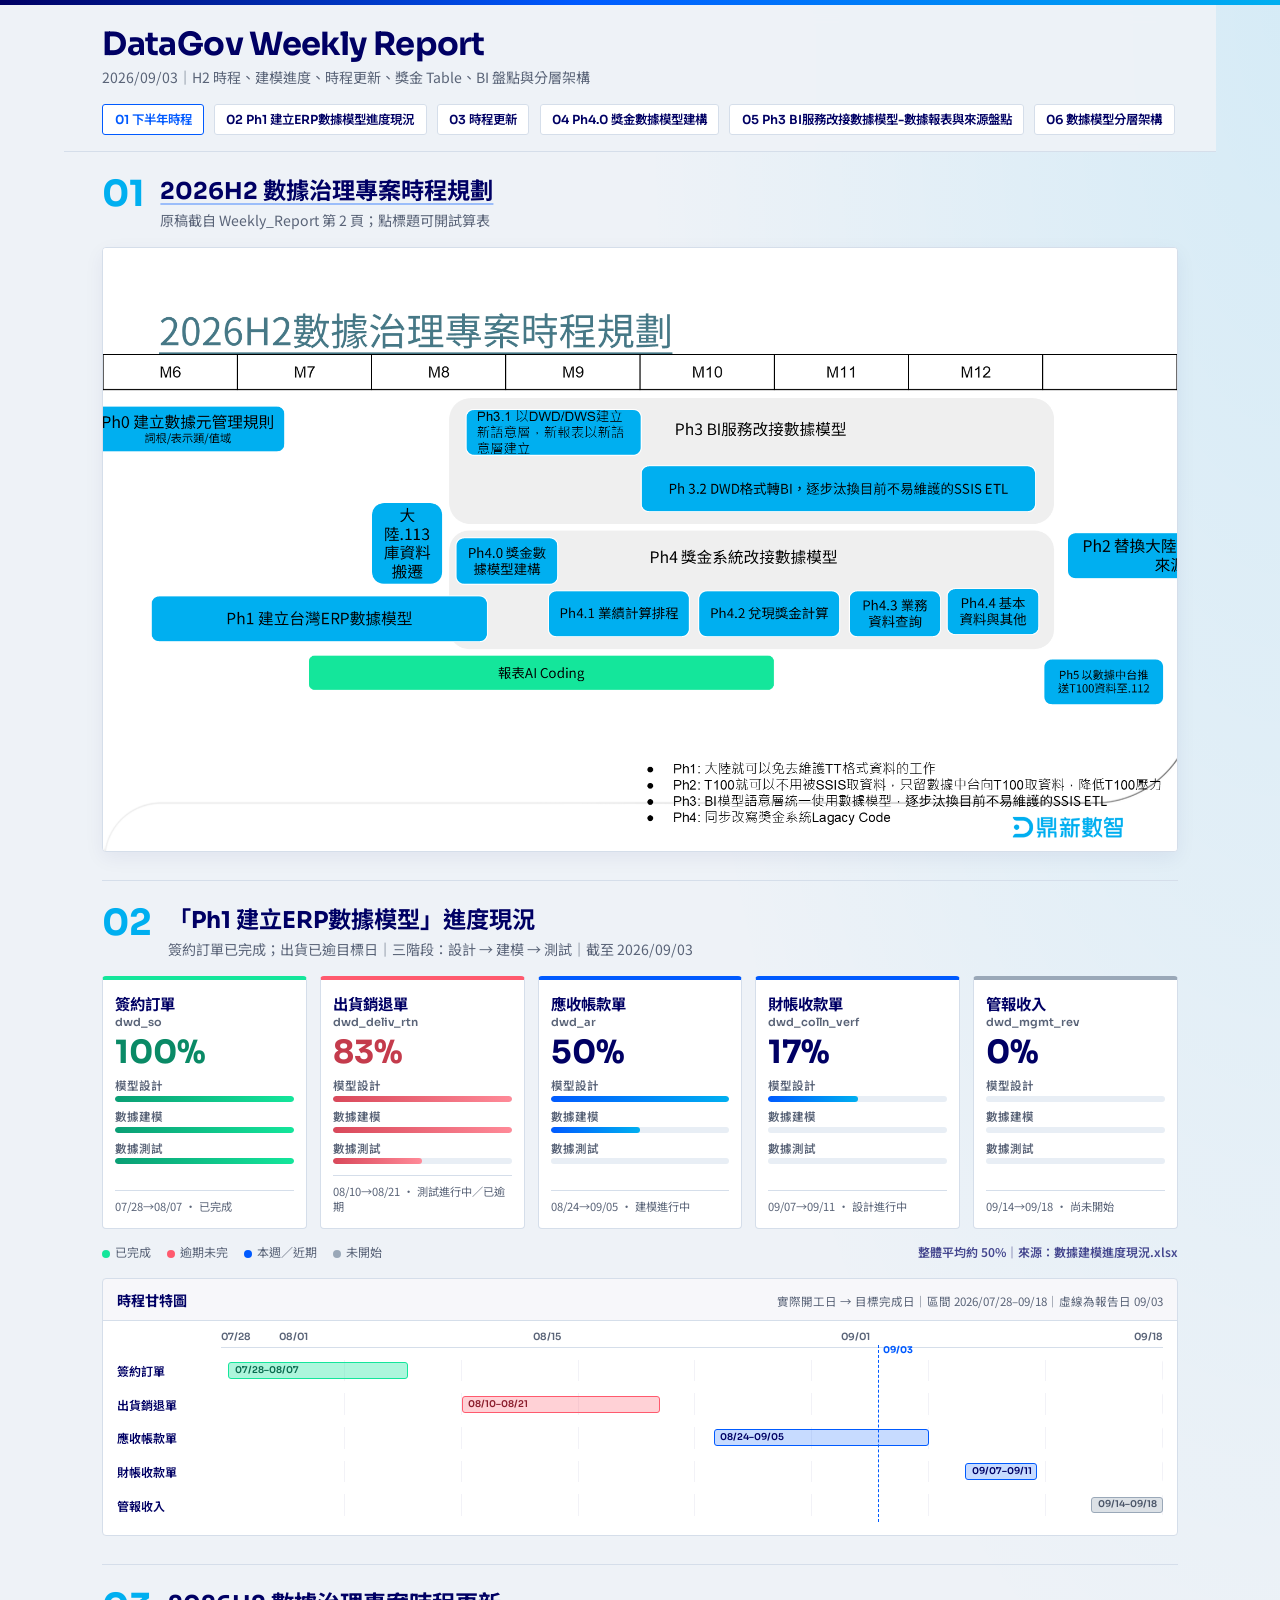
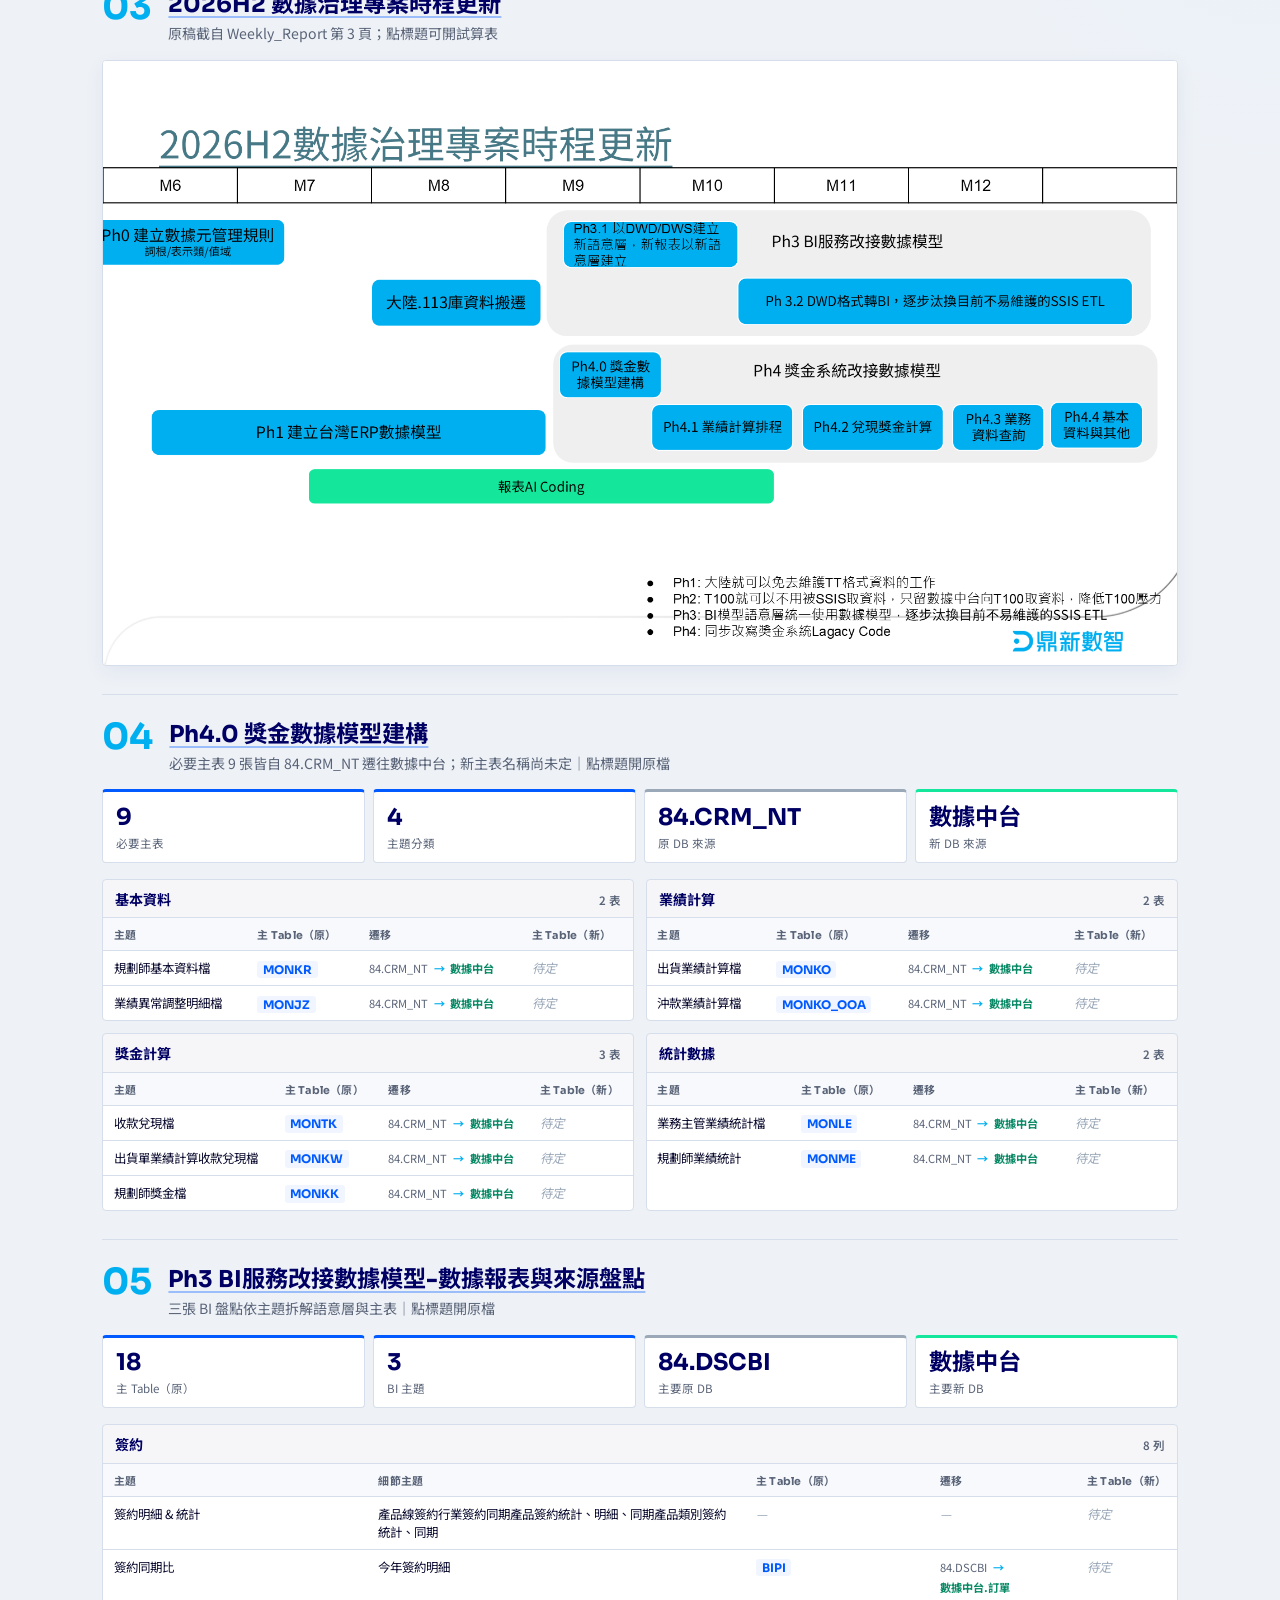
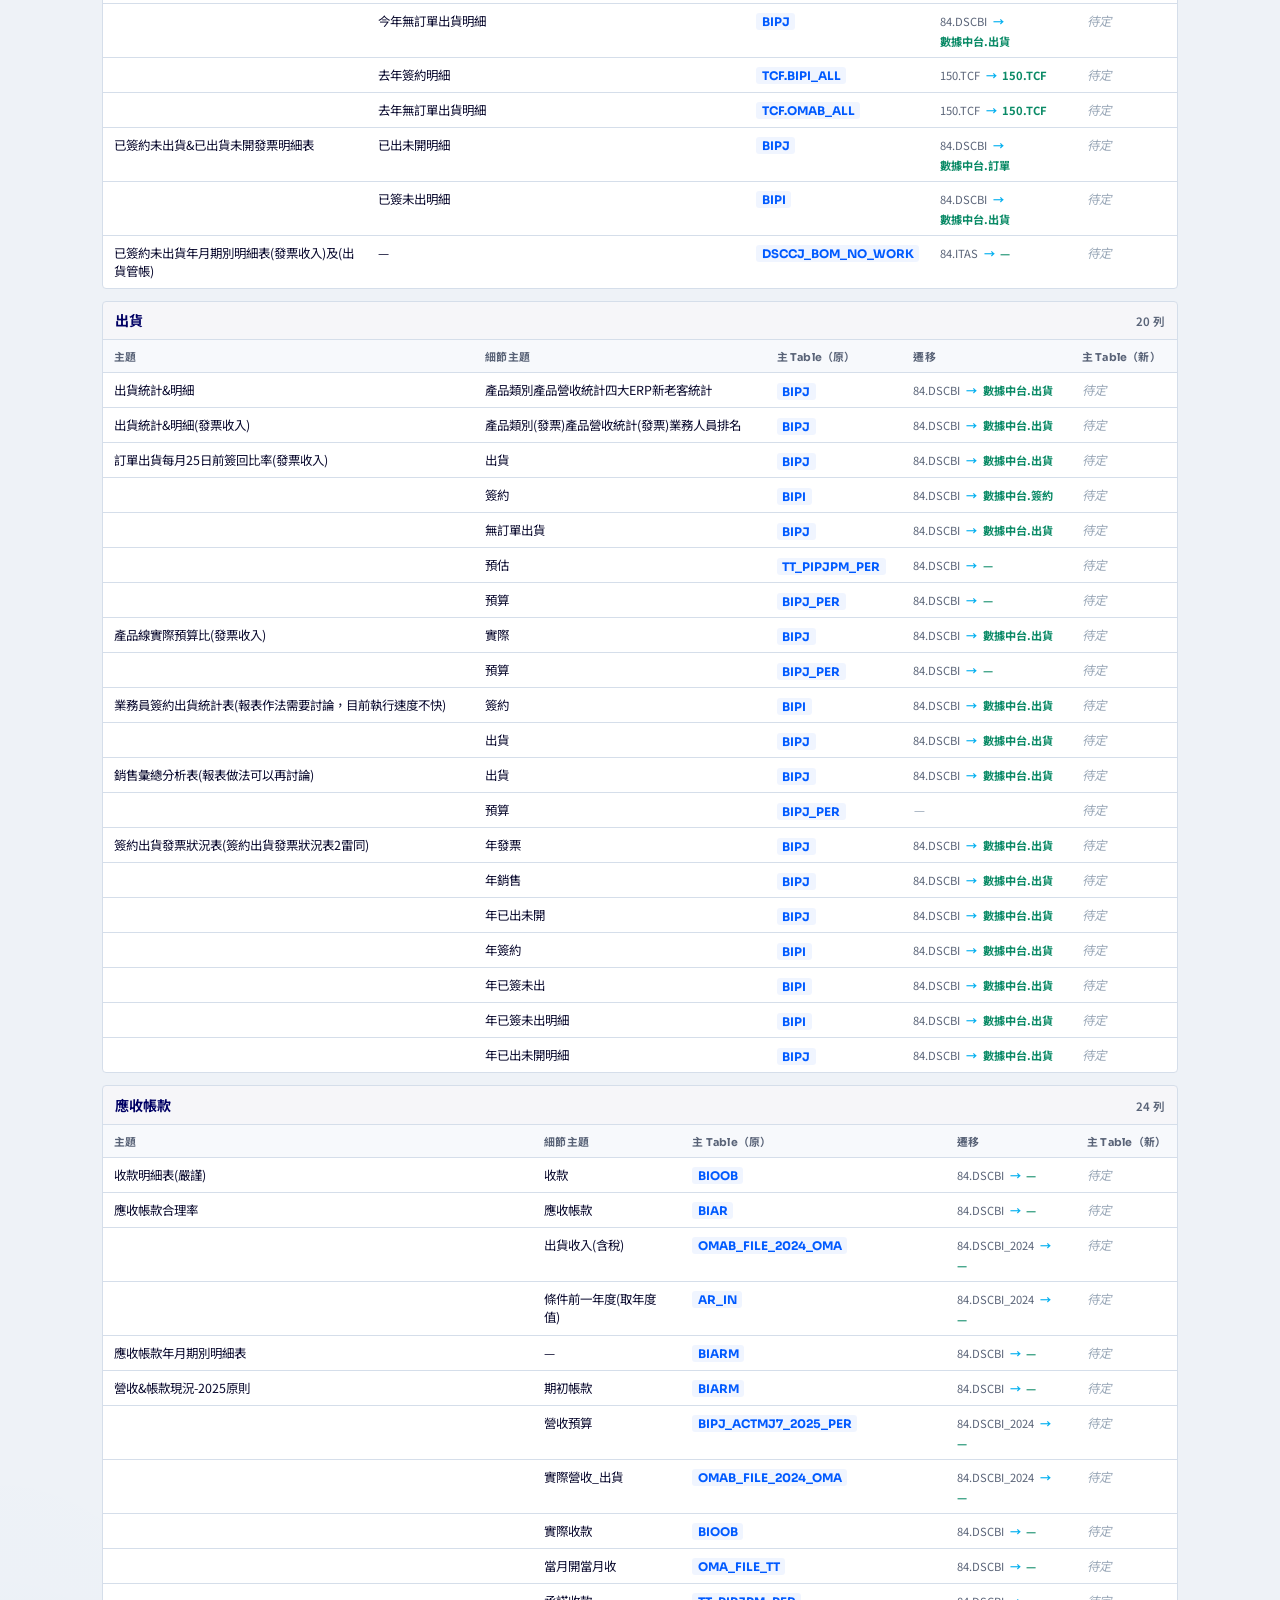
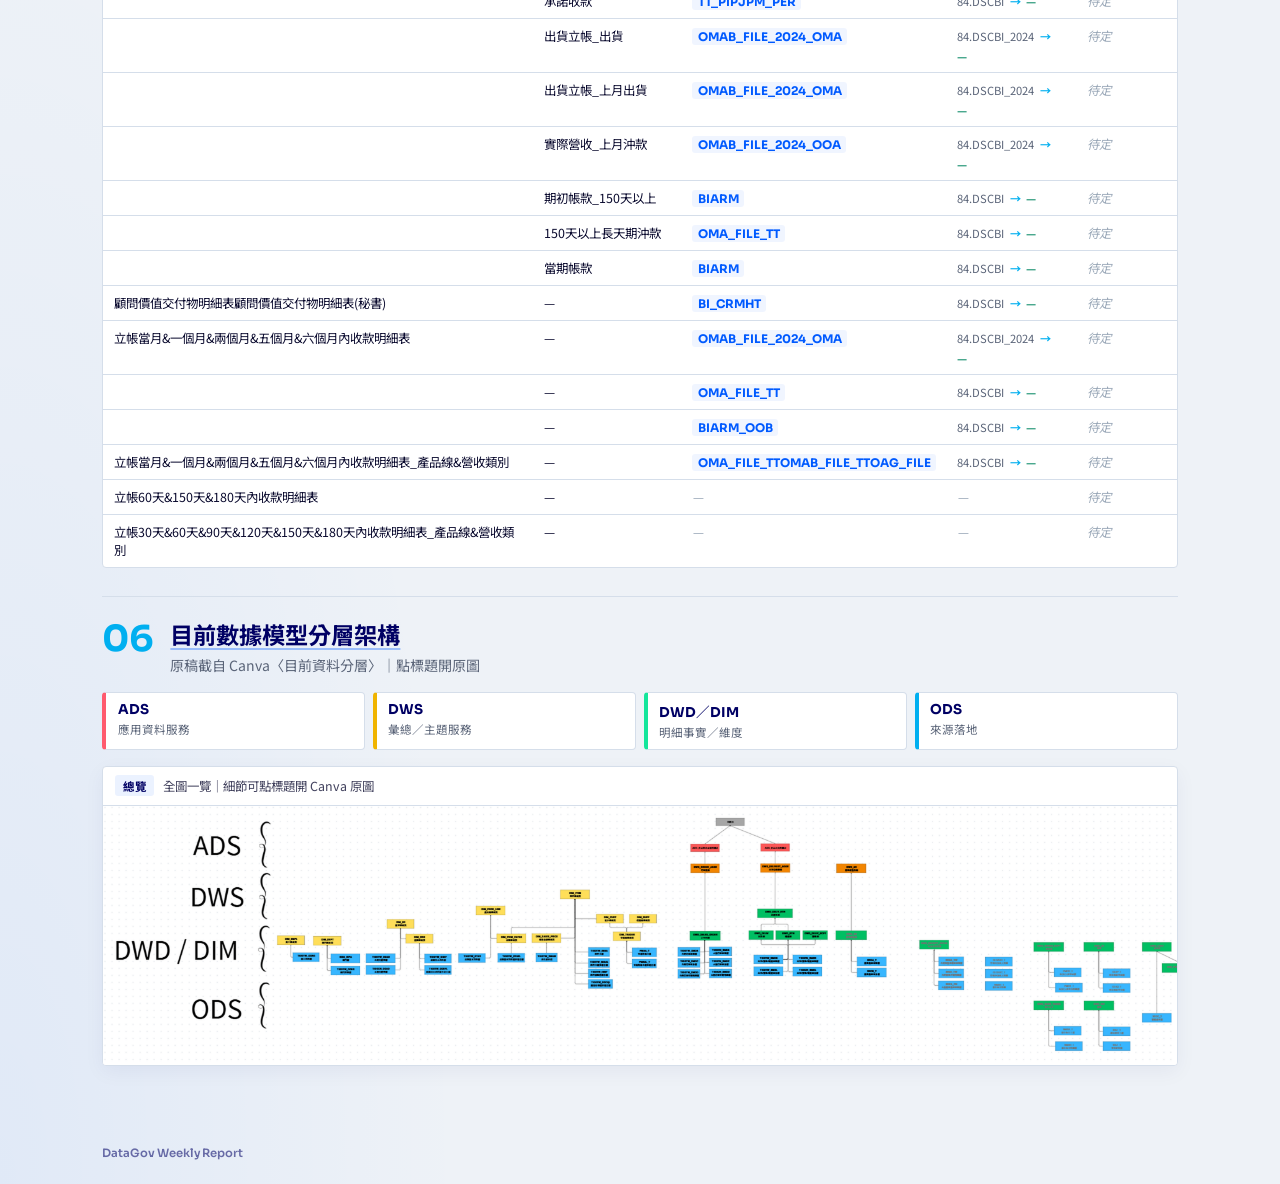
==== commit 517d5147: "Reorder chapters, refresh titles and links, and add Ph1 modeling Gantt." ====
--- a/index.html
+++ b/index.html
@@ -15,19 +15,20 @@
   <header class="report-header">
     <div class="report-header__text">
       <h1>DataGov Weekly Report</h1>
-      <p class="support">2026/09/03｜H2 時程、建模進度、時程更新、分層架構、獎金 Table 與 BI 盤點</p>
+      <p class="support">2026/09/03｜H2 時程、建模進度、時程更新、獎金 Table、BI 盤點與分層架構</p>
     </div>
     <nav class="toc" aria-label="章節導覽">
       <a href="#ch-schedule">01 下半年時程</a>
       <a href="#ch-modeling">02 Ph1 建立ERP數據模型進度現況</a>
       <a href="#ch-schedule-update">03 時程更新</a>
-      <a href="#ch-architecture">04 數據模型分層架構</a>
-      <a href="#ch-bonus">05 獎金系統必要 Table 盤點</a>
-      <a href="#ch-bi-inventory">06 BI 主題細部盤點</a>
+      <a href="#ch-bonus">04 Ph4.0 獎金數據模型建構</a>
+      <a href="#ch-bi-inventory">05 Ph3 BI服務改接數據模型-數據報表與來源盤點</a>
+      <a href="#ch-architecture">06 數據模型分層架構</a>
     </nav>
   </header>
 
   <main class="report">
+    <!-- 01 -->
     <section class="chapter" id="ch-schedule">
       <header class="chapter__head">
         <p class="chapter__num">01</p>
@@ -54,12 +55,13 @@
       </figure>
     </section>
 
+    <!-- 02 -->
     <section class="chapter" id="ch-modeling">
       <header class="chapter__head">
         <p class="chapter__num">02</p>
         <div>
           <h2>「Ph1 建立ERP數據模型」進度現況</h2>
-          <p class="support">簽約訂單已完成；出貨與應收已逾目標日｜三階段：設計 → 建模 → 測試｜截至 2026/09/03</p>
+          <p class="support">簽約訂單已完成；出貨已逾目標日｜三階段：設計 → 建模 → 測試｜截至 2026/09/03</p>
         </div>
       </header>
 
@@ -75,7 +77,7 @@
             <li><span>數據建模</span><div class="stage-bar"><i style="--p:1"></i></div></li>
             <li><span>數據測試</span><div class="stage-bar"><i style="--p:1"></i></div></li>
           </ul>
-          <p class="model-card__due"><time datetime="2026-08-07">目標 08/07</time> · 已完成</p>
+          <p class="model-card__due"><time datetime="2026-07-28">07/28</time>→<time datetime="2026-08-07">08/07</time> · 已完成</p>
         </article>
 
         <article class="model-card model-card--overdue">
@@ -89,10 +91,10 @@
             <li><span>數據建模</span><div class="stage-bar"><i style="--p:1"></i></div></li>
             <li><span>數據測試</span><div class="stage-bar"><i style="--p:0.5"></i></div></li>
           </ul>
-          <p class="model-card__due"><time datetime="2026-08-14">目標 08/14</time> · 測試進行中／已逾期</p>
-        </article>
-
-        <article class="model-card model-card--overdue">
+          <p class="model-card__due"><time datetime="2026-08-10">08/10</time>→<time datetime="2026-08-21">08/21</time> · 測試進行中／已逾期</p>
+        </article>
+
+        <article class="model-card model-card--active">
           <div class="model-card__top">
             <h3>應收帳款單</h3>
             <span class="model-card__code">dwd_ar</span>
@@ -103,7 +105,7 @@
             <li><span>數據建模</span><div class="stage-bar"><i style="--p:0.5"></i></div></li>
             <li><span>數據測試</span><div class="stage-bar"><i style="--p:0"></i></div></li>
           </ul>
-          <p class="model-card__due"><time datetime="2026-08-28">目標 08/28</time> · 建模進行中／已逾期</p>
+          <p class="model-card__due"><time datetime="2026-08-24">08/24</time>→<time datetime="2026-09-05">09/05</time> · 建模進行中</p>
         </article>
 
         <article class="model-card model-card--active">
@@ -117,7 +119,7 @@
             <li><span>數據建模</span><div class="stage-bar"><i style="--p:0"></i></div></li>
             <li><span>數據測試</span><div class="stage-bar"><i style="--p:0"></i></div></li>
           </ul>
-          <p class="model-card__due"><time datetime="2026-09-11">目標 09/11</time> · 設計進行中</p>
+          <p class="model-card__due"><time datetime="2026-09-07">09/07</time>→<time datetime="2026-09-11">09/11</time> · 設計進行中</p>
         </article>
 
         <article class="model-card model-card--todo">
@@ -131,7 +133,7 @@
             <li><span>數據建模</span><div class="stage-bar"><i style="--p:0"></i></div></li>
             <li><span>數據測試</span><div class="stage-bar"><i style="--p:0"></i></div></li>
           </ul>
-          <p class="model-card__due"><time datetime="2026-09-18">目標 09/18</time> · 尚未開始</p>
+          <p class="model-card__due"><time datetime="2026-09-14">09/14</time>→<time datetime="2026-09-18">09/18</time> · 尚未開始</p>
         </article>
       </div>
 
@@ -142,9 +144,67 @@
         <span><i class="dot dot--todo"></i>未開始</span>
         <span class="progress-legend__note">整體平均約 50%｜來源：數據建模進度現況.xlsx</span>
       </footer>
+
+      <div class="model-gantt" aria-label="Ph1 模型時程甘特圖">
+        <div class="model-gantt__head">
+          <h3 class="model-gantt__title">時程甘特圖</h3>
+          <p class="model-gantt__note">實際開工日 → 目標完成日｜區間 2026/07/28–09/18｜虛線為報告日 09/03</p>
+        </div>
+        <div class="model-gantt__chart" style="--gantt-days:52">
+          <div class="model-gantt__axis" aria-hidden="true">
+            <span style="--d:0">07/28</span>
+            <span style="--d:4">08/01</span>
+            <span style="--d:18">08/15</span>
+            <span style="--d:35">09/01</span>
+            <span style="--d:52">09/18</span>
+          </div>
+          <div class="model-gantt__today" style="--d:37" title="報告日 2026/09/03"><span>09/03</span></div>
+
+          <div class="model-gantt__row">
+            <div class="model-gantt__label">簽約訂單</div>
+            <div class="model-gantt__track">
+              <div class="model-gantt__bar model-gantt__bar--done" style="--s:0;--e:10" title="07/28 → 08/07">
+                <span>07/28–08/07</span>
+              </div>
+            </div>
+          </div>
+          <div class="model-gantt__row">
+            <div class="model-gantt__label">出貨銷退單</div>
+            <div class="model-gantt__track">
+              <div class="model-gantt__bar model-gantt__bar--overdue" style="--s:13;--e:24" title="08/10 → 08/21">
+                <span>08/10–08/21</span>
+              </div>
+            </div>
+          </div>
+          <div class="model-gantt__row">
+            <div class="model-gantt__label">應收帳款單</div>
+            <div class="model-gantt__track">
+              <div class="model-gantt__bar model-gantt__bar--active" style="--s:27;--e:39" title="08/24 → 09/05">
+                <span>08/24–09/05</span>
+              </div>
+            </div>
+          </div>
+          <div class="model-gantt__row">
+            <div class="model-gantt__label">財帳收款單</div>
+            <div class="model-gantt__track">
+              <div class="model-gantt__bar model-gantt__bar--active" style="--s:41;--e:45" title="09/07 → 09/11">
+                <span>09/07–09/11</span>
+              </div>
+            </div>
+          </div>
+          <div class="model-gantt__row">
+            <div class="model-gantt__label">管報收入</div>
+            <div class="model-gantt__track">
+              <div class="model-gantt__bar model-gantt__bar--todo" style="--s:48;--e:52" title="09/14 → 09/18">
+                <span>09/14–09/18</span>
+              </div>
+            </div>
+          </div>
+        </div>
+      </div>
     </section>
 
-    <!-- 03. 時程更新（Weekly_Report 第 3 頁） -->
+    <!-- 03 -->
     <section class="chapter" id="ch-schedule-update">
       <header class="chapter__head">
         <p class="chapter__num">03</p>
@@ -171,10 +231,646 @@
       </figure>
     </section>
 
-    <!-- 04. 目前資料分層：方塊＋連線（來源 Canva） -->
+    <!-- 04. Ph4.0 獎金數據模型建構 -->
+    <section class="chapter" id="ch-bonus">
+      <header class="chapter__head">
+        <p class="chapter__num">04</p>
+        <div>
+          <h2>
+            <a
+              class="chapter__title-link"
+              href="https://digiwin0-my.sharepoint.com/:x:/r/personal/chiaca_digiwin_com/_layouts/15/Doc.aspx?action=edit&sourcedoc=%7B6cbfef4c-7eb9-482d-a3a1-4097a93f9f94%7D&wdExp=TEAMS-TREATMENT&web=1"
+              target="_blank"
+              rel="noopener noreferrer"
+              title="開啟 SharePoint 原檔"
+            >Ph4.0 獎金數據模型建構</a>
+          </h2>
+          <p class="support">必要主表 9 張皆自 84.CRM_NT 遷往數據中台；新主表名稱尚未定｜點標題開原檔</p>
+        </div>
+      </header>
+
+      <div class="bonus-summary" aria-label="盤點摘要">
+        <div class="bonus-stat">
+          <strong>9</strong>
+          <span>必要主表</span>
+        </div>
+        <div class="bonus-stat">
+          <strong>4</strong>
+          <span>主題分類</span>
+        </div>
+        <div class="bonus-stat bonus-stat--from">
+          <strong>84.CRM_NT</strong>
+          <span>原 DB 來源</span>
+        </div>
+        <div class="bonus-stat bonus-stat--to">
+          <strong>數據中台</strong>
+          <span>新 DB 來源</span>
+        </div>
+      </div>
+
+      <div class="bonus-groups">
+        <article class="bonus-group">
+          <header class="bonus-group__head">
+            <p class="bonus-group__tag">基本資料</p>
+            <p class="bonus-group__count">2 表</p>
+          </header>
+          <div class="bonus-table-wrap">
+            <table class="bonus-table">
+              <thead>
+                <tr>
+                  <th>主題</th>
+                  <th>主 Table（原）</th>
+                  <th>遷移</th>
+                  <th>主 Table（新）</th>
+                </tr>
+              </thead>
+              <tbody>
+                <tr>
+                  <td>規劃師基本資料檔</td>
+                  <td><code>MONKR</code></td>
+                  <td><span class="migrate"><i>84.CRM_NT</i><span aria-hidden="true">→</span><b>數據中台</b></span></td>
+                  <td class="is-empty">待定</td>
+                </tr>
+                <tr>
+                  <td>業績異常調整明細檔</td>
+                  <td><code>MONJZ</code></td>
+                  <td><span class="migrate"><i>84.CRM_NT</i><span aria-hidden="true">→</span><b>數據中台</b></span></td>
+                  <td class="is-empty">待定</td>
+                </tr>
+              </tbody>
+            </table>
+          </div>
+        </article>
+
+        <article class="bonus-group">
+          <header class="bonus-group__head">
+            <p class="bonus-group__tag">業績計算</p>
+            <p class="bonus-group__count">2 表</p>
+          </header>
+          <div class="bonus-table-wrap">
+            <table class="bonus-table">
+              <thead>
+                <tr>
+                  <th>主題</th>
+                  <th>主 Table（原）</th>
+                  <th>遷移</th>
+                  <th>主 Table（新）</th>
+                </tr>
+              </thead>
+              <tbody>
+                <tr>
+                  <td>出貨業績計算檔</td>
+                  <td><code>MONKO</code></td>
+                  <td><span class="migrate"><i>84.CRM_NT</i><span aria-hidden="true">→</span><b>數據中台</b></span></td>
+                  <td class="is-empty">待定</td>
+                </tr>
+                <tr>
+                  <td>沖款業績計算檔</td>
+                  <td><code>MONKO_OOA</code></td>
+                  <td><span class="migrate"><i>84.CRM_NT</i><span aria-hidden="true">→</span><b>數據中台</b></span></td>
+                  <td class="is-empty">待定</td>
+                </tr>
+              </tbody>
+            </table>
+          </div>
+        </article>
+
+        <article class="bonus-group">
+          <header class="bonus-group__head">
+            <p class="bonus-group__tag">獎金計算</p>
+            <p class="bonus-group__count">3 表</p>
+          </header>
+          <div class="bonus-table-wrap">
+            <table class="bonus-table">
+              <thead>
+                <tr>
+                  <th>主題</th>
+                  <th>主 Table（原）</th>
+                  <th>遷移</th>
+                  <th>主 Table（新）</th>
+                </tr>
+              </thead>
+              <tbody>
+                <tr>
+                  <td>收款兌現檔</td>
+                  <td><code>MONTK</code></td>
+                  <td><span class="migrate"><i>84.CRM_NT</i><span aria-hidden="true">→</span><b>數據中台</b></span></td>
+                  <td class="is-empty">待定</td>
+                </tr>
+                <tr>
+                  <td>出貨單業績計算收款兌現檔</td>
+                  <td><code>MONKW</code></td>
+                  <td><span class="migrate"><i>84.CRM_NT</i><span aria-hidden="true">→</span><b>數據中台</b></span></td>
+                  <td class="is-empty">待定</td>
+                </tr>
+                <tr>
+                  <td>規劃師獎金檔</td>
+                  <td><code>MONKK</code></td>
+                  <td><span class="migrate"><i>84.CRM_NT</i><span aria-hidden="true">→</span><b>數據中台</b></span></td>
+                  <td class="is-empty">待定</td>
+                </tr>
+              </tbody>
+            </table>
+          </div>
+        </article>
+
+        <article class="bonus-group">
+          <header class="bonus-group__head">
+            <p class="bonus-group__tag">統計數據</p>
+            <p class="bonus-group__count">2 表</p>
+          </header>
+          <div class="bonus-table-wrap">
+            <table class="bonus-table">
+              <thead>
+                <tr>
+                  <th>主題</th>
+                  <th>主 Table（原）</th>
+                  <th>遷移</th>
+                  <th>主 Table（新）</th>
+                </tr>
+              </thead>
+              <tbody>
+                <tr>
+                  <td>業務主管業績統計檔</td>
+                  <td><code>MONLE</code></td>
+                  <td><span class="migrate"><i>84.CRM_NT</i><span aria-hidden="true">→</span><b>數據中台</b></span></td>
+                  <td class="is-empty">待定</td>
+                </tr>
+                <tr>
+                  <td>規劃師業績統計</td>
+                  <td><code>MONME</code></td>
+                  <td><span class="migrate"><i>84.CRM_NT</i><span aria-hidden="true">→</span><b>數據中台</b></span></td>
+                  <td class="is-empty">待定</td>
+                </tr>
+              </tbody>
+            </table>
+          </div>
+        </article>
+      </div>
+    </section>
+
+    <!-- 05. Ph3 BI服務改接數據模型-數據報表與來源盤點 -->
+    <section class="chapter" id="ch-bi-inventory">
+      <header class="chapter__head">
+        <p class="chapter__num">05</p>
+        <div>
+          <h2>
+            <a
+              class="chapter__title-link"
+              href="https://digiwin0-my.sharepoint.com/:x:/g/personal/chiaca_digiwin_com/IQBM779suX4tSKOhQJepP5-UAQsFJlabcaXieWCs7HieNwY?e=EqyVmX&nav=MTVfezAwMDAwMDAwLTAwMDEtMDAwMC0wMDAwLTAwMDAwMDAwMDAwMH0"
+              target="_blank"
+              rel="noopener noreferrer"
+              title="開啟 SharePoint 原檔"
+            >Ph3 BI服務改接數據模型-數據報表與來源盤點</a>
+          </h2>
+          <p class="support">三張 BI 盤點依主題拆解語意層與主表｜點標題開原檔</p>
+        </div>
+      </header>
+
+      <div class="bonus-summary" aria-label="盤點摘要">
+        <div class="bonus-stat"><strong>18</strong><span>主 Table（原）</span></div>
+        <div class="bonus-stat"><strong>3</strong><span>BI 主題</span></div>
+        <div class="bonus-stat bonus-stat--from"><strong>84.DSCBI</strong><span>主要原 DB</span></div>
+        <div class="bonus-stat bonus-stat--to"><strong>數據中台</strong><span>主要新 DB</span></div>
+      </div>
+
+      <div class="bonus-groups bonus-groups--stack">
+        <article class="bonus-group">
+          <header class="bonus-group__head">
+            <p class="bonus-group__tag">簽約</p>
+            <p class="bonus-group__count">8 列</p>
+          </header>
+          <div class="bonus-table-wrap">
+            <table class="bonus-table">
+              <thead>
+                <tr>
+                  <th>主題</th>
+                  <th>細節主題</th>
+                  <th>主 Table（原）</th>
+                  <th>遷移</th>
+                  <th>主 Table（新）</th>
+                </tr>
+              </thead>
+              <tbody>
+                <tr>
+                  <td>簽約明細 &amp; 統計</td>
+                  <td>產品線簽約行業簽約同期產品簽約統計、明細、同期產品類別簽約統計、同期</td>
+                  <td><span class="is-empty">—</span></td>
+                  <td><span class="is-empty">—</span></td>
+                  <td class="is-empty">待定</td>
+                </tr>
+                <tr>
+                  <td>簽約同期比</td>
+                  <td>今年簽約明細</td>
+                  <td><code>BIPI</code></td>
+                  <td><span class="migrate"><i>84.DSCBI</i><span aria-hidden="true">→</span><b>數據中台.訂單</b></span></td>
+                  <td class="is-empty">待定</td>
+                </tr>
+                <tr>
+                  <td></td>
+                  <td>今年無訂單出貨明細</td>
+                  <td><code>BIPJ</code></td>
+                  <td><span class="migrate"><i>84.DSCBI</i><span aria-hidden="true">→</span><b>數據中台.出貨</b></span></td>
+                  <td class="is-empty">待定</td>
+                </tr>
+                <tr>
+                  <td></td>
+                  <td>去年簽約明細</td>
+                  <td><code>TCF.BIPI_ALL</code></td>
+                  <td><span class="migrate"><i>150.TCF</i><span aria-hidden="true">→</span><b>150.TCF</b></span></td>
+                  <td class="is-empty">待定</td>
+                </tr>
+                <tr>
+                  <td></td>
+                  <td>去年無訂單出貨明細</td>
+                  <td><code>TCF.OMAB_ALL</code></td>
+                  <td><span class="migrate"><i>150.TCF</i><span aria-hidden="true">→</span><b>150.TCF</b></span></td>
+                  <td class="is-empty">待定</td>
+                </tr>
+                <tr>
+                  <td>已簽約未出貨&amp;已出貨未開發票明細表</td>
+                  <td>已出未開明細</td>
+                  <td><code>BIPJ</code></td>
+                  <td><span class="migrate"><i>84.DSCBI</i><span aria-hidden="true">→</span><b>數據中台.訂單</b></span></td>
+                  <td class="is-empty">待定</td>
+                </tr>
+                <tr>
+                  <td></td>
+                  <td>已簽未出明細</td>
+                  <td><code>BIPI</code></td>
+                  <td><span class="migrate"><i>84.DSCBI</i><span aria-hidden="true">→</span><b>數據中台.出貨</b></span></td>
+                  <td class="is-empty">待定</td>
+                </tr>
+                <tr>
+                  <td>已簽約未出貨年月期別明細表(發票收入)及(出貨管帳)</td>
+                  <td>—</td>
+                  <td><code>DSCCJ_BOM_NO_WORK</code></td>
+                  <td><span class="migrate"><i>84.ITAS</i><span aria-hidden="true">→</span><b>—</b></span></td>
+                  <td class="is-empty">待定</td>
+                </tr>
+              </tbody>
+            </table>
+          </div>
+        </article>
+        <article class="bonus-group">
+          <header class="bonus-group__head">
+            <p class="bonus-group__tag">出貨</p>
+            <p class="bonus-group__count">20 列</p>
+          </header>
+          <div class="bonus-table-wrap">
+            <table class="bonus-table">
+              <thead>
+                <tr>
+                  <th>主題</th>
+                  <th>細節主題</th>
+                  <th>主 Table（原）</th>
+                  <th>遷移</th>
+                  <th>主 Table（新）</th>
+                </tr>
+              </thead>
+              <tbody>
+                <tr>
+                  <td>出貨統計&amp;明細</td>
+                  <td>產品類別產品營收統計四大ERP新老客統計</td>
+                  <td><code>BIPJ</code></td>
+                  <td><span class="migrate"><i>84.DSCBI</i><span aria-hidden="true">→</span><b>數據中台.出貨</b></span></td>
+                  <td class="is-empty">待定</td>
+                </tr>
+                <tr>
+                  <td>出貨統計&amp;明細(發票收入)</td>
+                  <td>產品類別(發票)產品營收統計(發票)業務人員排名</td>
+                  <td><code>BIPJ</code></td>
+                  <td><span class="migrate"><i>84.DSCBI</i><span aria-hidden="true">→</span><b>數據中台.出貨</b></span></td>
+                  <td class="is-empty">待定</td>
+                </tr>
+                <tr>
+                  <td>訂單出貨每月25日前簽回比率(發票收入)</td>
+                  <td>出貨</td>
+                  <td><code>BIPJ</code></td>
+                  <td><span class="migrate"><i>84.DSCBI</i><span aria-hidden="true">→</span><b>數據中台.出貨</b></span></td>
+                  <td class="is-empty">待定</td>
+                </tr>
+                <tr>
+                  <td></td>
+                  <td>簽約</td>
+                  <td><code>BIPI</code></td>
+                  <td><span class="migrate"><i>84.DSCBI</i><span aria-hidden="true">→</span><b>數據中台.簽約</b></span></td>
+                  <td class="is-empty">待定</td>
+                </tr>
+                <tr>
+                  <td></td>
+                  <td>無訂單出貨</td>
+                  <td><code>BIPJ</code></td>
+                  <td><span class="migrate"><i>84.DSCBI</i><span aria-hidden="true">→</span><b>數據中台.出貨</b></span></td>
+                  <td class="is-empty">待定</td>
+                </tr>
+                <tr>
+                  <td></td>
+                  <td>預估</td>
+                  <td><code>TT_PIPJPM_PER</code></td>
+                  <td><span class="migrate"><i>84.DSCBI</i><span aria-hidden="true">→</span><b>—</b></span></td>
+                  <td class="is-empty">待定</td>
+                </tr>
+                <tr>
+                  <td></td>
+                  <td>預算</td>
+                  <td><code>BIPJ_PER</code></td>
+                  <td><span class="migrate"><i>84.DSCBI</i><span aria-hidden="true">→</span><b>—</b></span></td>
+                  <td class="is-empty">待定</td>
+                </tr>
+                <tr>
+                  <td>產品線實際預算比(發票收入)</td>
+                  <td>實際</td>
+                  <td><code>BIPJ</code></td>
+                  <td><span class="migrate"><i>84.DSCBI</i><span aria-hidden="true">→</span><b>數據中台.出貨</b></span></td>
+                  <td class="is-empty">待定</td>
+                </tr>
+                <tr>
+                  <td></td>
+                  <td>預算</td>
+                  <td><code>BIPJ_PER</code></td>
+                  <td><span class="migrate"><i>84.DSCBI</i><span aria-hidden="true">→</span><b>—</b></span></td>
+                  <td class="is-empty">待定</td>
+                </tr>
+                <tr>
+                  <td>業務員簽約出貨統計表(報表作法需要討論，目前執行速度不快)</td>
+                  <td>簽約</td>
+                  <td><code>BIPI</code></td>
+                  <td><span class="migrate"><i>84.DSCBI</i><span aria-hidden="true">→</span><b>數據中台.出貨</b></span></td>
+                  <td class="is-empty">待定</td>
+                </tr>
+                <tr>
+                  <td></td>
+                  <td>出貨</td>
+                  <td><code>BIPJ</code></td>
+                  <td><span class="migrate"><i>84.DSCBI</i><span aria-hidden="true">→</span><b>數據中台.出貨</b></span></td>
+                  <td class="is-empty">待定</td>
+                </tr>
+                <tr>
+                  <td>銷售彙總分析表(報表做法可以再討論)</td>
+                  <td>出貨</td>
+                  <td><code>BIPJ</code></td>
+                  <td><span class="migrate"><i>84.DSCBI</i><span aria-hidden="true">→</span><b>數據中台.出貨</b></span></td>
+                  <td class="is-empty">待定</td>
+                </tr>
+                <tr>
+                  <td></td>
+                  <td>預算</td>
+                  <td><code>BIPJ_PER</code></td>
+                  <td><span class="is-empty">—</span></td>
+                  <td class="is-empty">待定</td>
+                </tr>
+                <tr>
+                  <td>簽約出貨發票狀況表(簽約出貨發票狀況表2雷同)</td>
+                  <td>年發票</td>
+                  <td><code>BIPJ</code></td>
+                  <td><span class="migrate"><i>84.DSCBI</i><span aria-hidden="true">→</span><b>數據中台.出貨</b></span></td>
+                  <td class="is-empty">待定</td>
+                </tr>
+                <tr>
+                  <td></td>
+                  <td>年銷售</td>
+                  <td><code>BIPJ</code></td>
+                  <td><span class="migrate"><i>84.DSCBI</i><span aria-hidden="true">→</span><b>數據中台.出貨</b></span></td>
+                  <td class="is-empty">待定</td>
+                </tr>
+                <tr>
+                  <td></td>
+                  <td>年已出未開</td>
+                  <td><code>BIPJ</code></td>
+                  <td><span class="migrate"><i>84.DSCBI</i><span aria-hidden="true">→</span><b>數據中台.出貨</b></span></td>
+                  <td class="is-empty">待定</td>
+                </tr>
+                <tr>
+                  <td></td>
+                  <td>年簽約</td>
+                  <td><code>BIPI</code></td>
+                  <td><span class="migrate"><i>84.DSCBI</i><span aria-hidden="true">→</span><b>數據中台.出貨</b></span></td>
+                  <td class="is-empty">待定</td>
+                </tr>
+                <tr>
+                  <td></td>
+                  <td>年已簽未出</td>
+                  <td><code>BIPI</code></td>
+                  <td><span class="migrate"><i>84.DSCBI</i><span aria-hidden="true">→</span><b>數據中台.出貨</b></span></td>
+                  <td class="is-empty">待定</td>
+                </tr>
+                <tr>
+                  <td></td>
+                  <td>年已簽未出明細</td>
+                  <td><code>BIPI</code></td>
+                  <td><span class="migrate"><i>84.DSCBI</i><span aria-hidden="true">→</span><b>數據中台.出貨</b></span></td>
+                  <td class="is-empty">待定</td>
+                </tr>
+                <tr>
+                  <td></td>
+                  <td>年已出未開明細</td>
+                  <td><code>BIPJ</code></td>
+                  <td><span class="migrate"><i>84.DSCBI</i><span aria-hidden="true">→</span><b>數據中台.出貨</b></span></td>
+                  <td class="is-empty">待定</td>
+                </tr>
+              </tbody>
+            </table>
+          </div>
+        </article>
+        <article class="bonus-group">
+          <header class="bonus-group__head">
+            <p class="bonus-group__tag">應收帳款</p>
+            <p class="bonus-group__count">24 列</p>
+          </header>
+          <div class="bonus-table-wrap">
+            <table class="bonus-table">
+              <thead>
+                <tr>
+                  <th>主題</th>
+                  <th>細節主題</th>
+                  <th>主 Table（原）</th>
+                  <th>遷移</th>
+                  <th>主 Table（新）</th>
+                </tr>
+              </thead>
+              <tbody>
+                <tr>
+                  <td>收款明細表(嚴謹)</td>
+                  <td>收款</td>
+                  <td><code>BIOOB</code></td>
+                  <td><span class="migrate"><i>84.DSCBI</i><span aria-hidden="true">→</span><b>—</b></span></td>
+                  <td class="is-empty">待定</td>
+                </tr>
+                <tr>
+                  <td>應收帳款合理率</td>
+                  <td>應收帳款</td>
+                  <td><code>BIAR</code></td>
+                  <td><span class="migrate"><i>84.DSCBI</i><span aria-hidden="true">→</span><b>—</b></span></td>
+                  <td class="is-empty">待定</td>
+                </tr>
+                <tr>
+                  <td></td>
+                  <td>出貨收入(含稅)</td>
+                  <td><code>OMAB_FILE_2024_OMA</code></td>
+                  <td><span class="migrate"><i>84.DSCBI_2024</i><span aria-hidden="true">→</span><b>—</b></span></td>
+                  <td class="is-empty">待定</td>
+                </tr>
+                <tr>
+                  <td></td>
+                  <td>條件前一年度(取年度值)</td>
+                  <td><code>AR_IN</code></td>
+                  <td><span class="migrate"><i>84.DSCBI_2024</i><span aria-hidden="true">→</span><b>—</b></span></td>
+                  <td class="is-empty">待定</td>
+                </tr>
+                <tr>
+                  <td>應收帳款年月期別明細表</td>
+                  <td>—</td>
+                  <td><code>BIARM</code></td>
+                  <td><span class="migrate"><i>84.DSCBI</i><span aria-hidden="true">→</span><b>—</b></span></td>
+                  <td class="is-empty">待定</td>
+                </tr>
+                <tr>
+                  <td>營收&amp;帳款現況-2025原則</td>
+                  <td>期初帳款</td>
+                  <td><code>BIARM</code></td>
+                  <td><span class="migrate"><i>84.DSCBI</i><span aria-hidden="true">→</span><b>—</b></span></td>
+                  <td class="is-empty">待定</td>
+                </tr>
+                <tr>
+                  <td></td>
+                  <td>營收預算</td>
+                  <td><code>BIPJ_ACTMJ7_2025_PER</code></td>
+                  <td><span class="migrate"><i>84.DSCBI_2024</i><span aria-hidden="true">→</span><b>—</b></span></td>
+                  <td class="is-empty">待定</td>
+                </tr>
+                <tr>
+                  <td></td>
+                  <td>實際營收_出貨</td>
+                  <td><code>OMAB_FILE_2024_OMA</code></td>
+                  <td><span class="migrate"><i>84.DSCBI_2024</i><span aria-hidden="true">→</span><b>—</b></span></td>
+                  <td class="is-empty">待定</td>
+                </tr>
+                <tr>
+                  <td></td>
+                  <td>實際收款</td>
+                  <td><code>BIOOB</code></td>
+                  <td><span class="migrate"><i>84.DSCBI</i><span aria-hidden="true">→</span><b>—</b></span></td>
+                  <td class="is-empty">待定</td>
+                </tr>
+                <tr>
+                  <td></td>
+                  <td>當月開當月收</td>
+                  <td><code>OMA_FILE_TT</code></td>
+                  <td><span class="migrate"><i>84.DSCBI</i><span aria-hidden="true">→</span><b>—</b></span></td>
+                  <td class="is-empty">待定</td>
+                </tr>
+                <tr>
+                  <td></td>
+                  <td>承諾收款</td>
+                  <td><code>TT_PIPJPM_PER</code></td>
+                  <td><span class="migrate"><i>84.DSCBI</i><span aria-hidden="true">→</span><b>—</b></span></td>
+                  <td class="is-empty">待定</td>
+                </tr>
+                <tr>
+                  <td></td>
+                  <td>出貨立帳_出貨</td>
+                  <td><code>OMAB_FILE_2024_OMA</code></td>
+                  <td><span class="migrate"><i>84.DSCBI_2024</i><span aria-hidden="true">→</span><b>—</b></span></td>
+                  <td class="is-empty">待定</td>
+                </tr>
+                <tr>
+                  <td></td>
+                  <td>出貨立帳_上月出貨</td>
+                  <td><code>OMAB_FILE_2024_OMA</code></td>
+                  <td><span class="migrate"><i>84.DSCBI_2024</i><span aria-hidden="true">→</span><b>—</b></span></td>
+                  <td class="is-empty">待定</td>
+                </tr>
+                <tr>
+                  <td></td>
+                  <td>實際營收_上月沖款</td>
+                  <td><code>OMAB_FILE_2024_OOA</code></td>
+                  <td><span class="migrate"><i>84.DSCBI_2024</i><span aria-hidden="true">→</span><b>—</b></span></td>
+                  <td class="is-empty">待定</td>
+                </tr>
+                <tr>
+                  <td></td>
+                  <td>期初帳款_150天以上</td>
+                  <td><code>BIARM</code></td>
+                  <td><span class="migrate"><i>84.DSCBI</i><span aria-hidden="true">→</span><b>—</b></span></td>
+                  <td class="is-empty">待定</td>
+                </tr>
+                <tr>
+                  <td></td>
+                  <td>150天以上長天期沖款</td>
+                  <td><code>OMA_FILE_TT</code></td>
+                  <td><span class="migrate"><i>84.DSCBI</i><span aria-hidden="true">→</span><b>—</b></span></td>
+                  <td class="is-empty">待定</td>
+                </tr>
+                <tr>
+                  <td></td>
+                  <td>當期帳款</td>
+                  <td><code>BIARM</code></td>
+                  <td><span class="migrate"><i>84.DSCBI</i><span aria-hidden="true">→</span><b>—</b></span></td>
+                  <td class="is-empty">待定</td>
+                </tr>
+                <tr>
+                  <td>顧問價值交付物明細表顧問價值交付物明細表(秘書)</td>
+                  <td>—</td>
+                  <td><code>BI_CRMHT</code></td>
+                  <td><span class="migrate"><i>84.DSCBI</i><span aria-hidden="true">→</span><b>—</b></span></td>
+                  <td class="is-empty">待定</td>
+                </tr>
+                <tr>
+                  <td>立帳當月&amp;一個月&amp;兩個月&amp;五個月&amp;六個月內收款明細表</td>
+                  <td>—</td>
+                  <td><code>OMAB_FILE_2024_OMA</code></td>
+                  <td><span class="migrate"><i>84.DSCBI_2024</i><span aria-hidden="true">→</span><b>—</b></span></td>
+                  <td class="is-empty">待定</td>
+                </tr>
+                <tr>
+                  <td></td>
+                  <td>—</td>
+                  <td><code>OMA_FILE_TT</code></td>
+                  <td><span class="migrate"><i>84.DSCBI</i><span aria-hidden="true">→</span><b>—</b></span></td>
+                  <td class="is-empty">待定</td>
+                </tr>
+                <tr>
+                  <td></td>
+                  <td>—</td>
+                  <td><code>BIARM_OOB</code></td>
+                  <td><span class="migrate"><i>84.DSCBI</i><span aria-hidden="true">→</span><b>—</b></span></td>
+                  <td class="is-empty">待定</td>
+                </tr>
+                <tr>
+                  <td>立帳當月&amp;一個月&amp;兩個月&amp;五個月&amp;六個月內收款明細表_產品線&amp;營收類別</td>
+                  <td>—</td>
+                  <td><code>OMA_FILE_TTOMAB_FILE_TTOAG_FILE</code></td>
+                  <td><span class="migrate"><i>84.DSCBI</i><span aria-hidden="true">→</span><b>—</b></span></td>
+                  <td class="is-empty">待定</td>
+                </tr>
+                <tr>
+                  <td>立帳60天&amp;150天&amp;180天內收款明細表</td>
+                  <td>—</td>
+                  <td><span class="is-empty">—</span></td>
+                  <td><span class="is-empty">—</span></td>
+                  <td class="is-empty">待定</td>
+                </tr>
+                <tr>
+                  <td>立帳30天&amp;60天&amp;90天&amp;120天&amp;150天&amp;180天內收款明細表_產品線&amp;營收類別</td>
+                  <td>—</td>
+                  <td><span class="is-empty">—</span></td>
+                  <td><span class="is-empty">—</span></td>
+                  <td class="is-empty">待定</td>
+                </tr>
+              </tbody>
+            </table>
+          </div>
+        </article>
+      </div>
+    </section>
+
+  
+
+    <!-- 06. 目前資料分層（來源 Canva） -->
     <section class="chapter" id="ch-architecture">
       <header class="chapter__head">
-        <p class="chapter__num">04</p>
+        <p class="chapter__num">06</p>
         <div>
           <h2>
             <a
@@ -212,633 +908,7 @@
       </figure>
     </section>
 
-    <!-- 05. 獎金系統必要 Table 盤點 -->
-    <section class="chapter" id="ch-bonus">
-      <header class="chapter__head">
-        <p class="chapter__num">05</p>
-        <div>
-          <h2>獎金系統必要 Table：8 張皆自 84.CRM_NT 遷往數據中台</h2>
-          <p class="support">依主題分類盤點主表；新主表名稱尚未定｜來源：獎金系統必要Table盤點.xlsx</p>
-        </div>
-      </header>
-
-      <div class="bonus-summary" aria-label="盤點摘要">
-        <div class="bonus-stat">
-          <strong>8</strong>
-          <span>必要主表</span>
-        </div>
-        <div class="bonus-stat">
-          <strong>4</strong>
-          <span>主題分類</span>
-        </div>
-        <div class="bonus-stat bonus-stat--from">
-          <strong>84.CRM_NT</strong>
-          <span>原 DB 來源</span>
-        </div>
-        <div class="bonus-stat bonus-stat--to">
-          <strong>數據中台</strong>
-          <span>新 DB 來源</span>
-        </div>
-      </div>
-
-      <div class="bonus-groups">
-        <article class="bonus-group">
-          <header class="bonus-group__head">
-            <p class="bonus-group__tag">基本資料</p>
-            <p class="bonus-group__count">2 表</p>
-          </header>
-          <div class="bonus-table-wrap">
-            <table class="bonus-table">
-              <thead>
-                <tr>
-                  <th>主題</th>
-                  <th>主 Table（原）</th>
-                  <th>遷移</th>
-                  <th>主 Table（新）</th>
-                </tr>
-              </thead>
-              <tbody>
-                <tr>
-                  <td>規劃師基本資料檔</td>
-                  <td><code>MONKR</code></td>
-                  <td><span class="migrate"><i>84.CRM_NT</i><span aria-hidden="true">→</span><b>數據中台</b></span></td>
-                  <td class="is-empty">待定</td>
-                </tr>
-                <tr>
-                  <td>業績異常調整明細檔</td>
-                  <td><code>MONJZ</code></td>
-                  <td><span class="migrate"><i>84.CRM_NT</i><span aria-hidden="true">→</span><b>數據中台</b></span></td>
-                  <td class="is-empty">待定</td>
-                </tr>
-              </tbody>
-            </table>
-          </div>
-        </article>
-
-        <article class="bonus-group">
-          <header class="bonus-group__head">
-            <p class="bonus-group__tag">業績計算</p>
-            <p class="bonus-group__count">2 表</p>
-          </header>
-          <div class="bonus-table-wrap">
-            <table class="bonus-table">
-              <thead>
-                <tr>
-                  <th>主題</th>
-                  <th>主 Table（原）</th>
-                  <th>遷移</th>
-                  <th>主 Table（新）</th>
-                </tr>
-              </thead>
-              <tbody>
-                <tr>
-                  <td>出貨業績計算檔</td>
-                  <td><code>MONKO</code></td>
-                  <td><span class="migrate"><i>84.CRM_NT</i><span aria-hidden="true">→</span><b>數據中台</b></span></td>
-                  <td class="is-empty">待定</td>
-                </tr>
-                <tr>
-                  <td>沖款業績計算檔</td>
-                  <td><code>MONKO_OOA</code></td>
-                  <td><span class="migrate"><i>84.CRM_NT</i><span aria-hidden="true">→</span><b>數據中台</b></span></td>
-                  <td class="is-empty">待定</td>
-                </tr>
-              </tbody>
-            </table>
-          </div>
-        </article>
-
-        <article class="bonus-group">
-          <header class="bonus-group__head">
-            <p class="bonus-group__tag">獎金計算</p>
-            <p class="bonus-group__count">3 表</p>
-          </header>
-          <div class="bonus-table-wrap">
-            <table class="bonus-table">
-              <thead>
-                <tr>
-                  <th>主題</th>
-                  <th>主 Table（原）</th>
-                  <th>遷移</th>
-                  <th>主 Table（新）</th>
-                </tr>
-              </thead>
-              <tbody>
-                <tr>
-                  <td>收款兌現檔</td>
-                  <td><code>MONTK</code></td>
-                  <td><span class="migrate"><i>84.CRM_NT</i><span aria-hidden="true">→</span><b>數據中台</b></span></td>
-                  <td class="is-empty">待定</td>
-                </tr>
-                <tr>
-                  <td>出貨單業績計算收款兌現檔</td>
-                  <td><code>MONKW</code></td>
-                  <td><span class="migrate"><i>84.CRM_NT</i><span aria-hidden="true">→</span><b>數據中台</b></span></td>
-                  <td class="is-empty">待定</td>
-                </tr>
-                <tr>
-                  <td>規劃師獎金檔</td>
-                  <td><code>MONKK</code></td>
-                  <td><span class="migrate"><i>84.CRM_NT</i><span aria-hidden="true">→</span><b>數據中台</b></span></td>
-                  <td class="is-empty">待定</td>
-                </tr>
-              </tbody>
-            </table>
-          </div>
-        </article>
-
-        <article class="bonus-group">
-          <header class="bonus-group__head">
-            <p class="bonus-group__tag">統計數據</p>
-            <p class="bonus-group__count">2 表</p>
-          </header>
-          <div class="bonus-table-wrap">
-            <table class="bonus-table">
-              <thead>
-                <tr>
-                  <th>主題</th>
-                  <th>主 Table（原）</th>
-                  <th>遷移</th>
-                  <th>主 Table（新）</th>
-                </tr>
-              </thead>
-              <tbody>
-                <tr>
-                  <td>業務主管業績統計檔</td>
-                  <td><code>MONLE</code></td>
-                  <td><span class="migrate"><i>84.CRM_NT</i><span aria-hidden="true">→</span><b>數據中台</b></span></td>
-                  <td class="is-empty">待定</td>
-                </tr>
-                <tr>
-                  <td>規劃師業績統計</td>
-                  <td><code>MONME</code></td>
-                  <td><span class="migrate"><i>84.CRM_NT</i><span aria-hidden="true">→</span><b>數據中台</b></span></td>
-                  <td class="is-empty">待定</td>
-                </tr>
-              </tbody>
-            </table>
-          </div>
-        </article>
-      </div>
-    </section>
-
-    <!-- 06. BI 主題細部盤點 -->
-    <section class="chapter" id="ch-bi-inventory">
-      <header class="chapter__head">
-        <p class="chapter__num">06</p>
-        <div>
-          <h2>
-            <a
-              class="chapter__title-link"
-              href="https://digiwin0-my.sharepoint.com/:x:/r/personal/chiaca_digiwin_com/_layouts/15/Doc.aspx?action=edit&sourcedoc=%7B6cbfef4c-7eb9-482d-a3a1-4097a93f9f94%7D&wdExp=TEAMS-TREATMENT&web=1"
-              target="_blank"
-              rel="noopener noreferrer"
-              title="開啟 SharePoint：盤點BI-主題細部拆解"
-            >BI 主題細部盤點：簽約／出貨／應收帳款</a>
-          </h2>
-          <p class="support">三張 BI 盤點依主題拆解語意層與主表｜點標題開原檔</p>
-        </div>
-      </header>
-
-      <div class="bonus-summary" aria-label="盤點摘要">
-        <div class="bonus-stat"><strong>18</strong><span>主 Table（原）</span></div>
-        <div class="bonus-stat"><strong>3</strong><span>BI 主題</span></div>
-        <div class="bonus-stat bonus-stat--from"><strong>84.DSCBI</strong><span>主要原 DB</span></div>
-        <div class="bonus-stat bonus-stat--to"><strong>數據中台</strong><span>主要新 DB</span></div>
-      </div>
-
-      <div class="bonus-groups bonus-groups--stack">
-        <article class="bonus-group">
-          <header class="bonus-group__head">
-            <p class="bonus-group__tag">簽約</p>
-            <p class="bonus-group__count">8 列</p>
-          </header>
-          <div class="bonus-table-wrap">
-            <table class="bonus-table">
-              <thead>
-                <tr>
-                  <th>主題</th>
-                  <th>細節主題</th>
-                  <th>主 Table（原）</th>
-                  <th>遷移</th>
-                  <th>主 Table（新）</th>
-                </tr>
-              </thead>
-              <tbody>
-                <tr>
-                  <td>簽約明細 &amp; 統計</td>
-                  <td>產品線簽約行業簽約同期產品簽約統計、明細、同期產品類別簽約統計、同期</td>
-                  <td><span class="is-empty">—</span></td>
-                  <td><span class="is-empty">—</span></td>
-                  <td class="is-empty">待定</td>
-                </tr>
-                <tr>
-                  <td>簽約同期比</td>
-                  <td>今年簽約明細</td>
-                  <td><code>BIPI</code></td>
-                  <td><span class="migrate"><i>84.DSCBI</i><span aria-hidden="true">→</span><b>數據中台.訂單</b></span></td>
-                  <td class="is-empty">待定</td>
-                </tr>
-                <tr>
-                  <td></td>
-                  <td>今年無訂單出貨明細</td>
-                  <td><code>BIPJ</code></td>
-                  <td><span class="migrate"><i>84.DSCBI</i><span aria-hidden="true">→</span><b>數據中台.出貨</b></span></td>
-                  <td class="is-empty">待定</td>
-                </tr>
-                <tr>
-                  <td></td>
-                  <td>去年簽約明細</td>
-                  <td><code>TCF.BIPI_ALL</code></td>
-                  <td><span class="migrate"><i>150.TCF</i><span aria-hidden="true">→</span><b>150.TCF</b></span></td>
-                  <td class="is-empty">待定</td>
-                </tr>
-                <tr>
-                  <td></td>
-                  <td>去年無訂單出貨明細</td>
-                  <td><code>TCF.OMAB_ALL</code></td>
-                  <td><span class="migrate"><i>150.TCF</i><span aria-hidden="true">→</span><b>150.TCF</b></span></td>
-                  <td class="is-empty">待定</td>
-                </tr>
-                <tr>
-                  <td>已簽約未出貨&amp;已出貨未開發票明細表</td>
-                  <td>已出未開明細</td>
-                  <td><code>BIPJ</code></td>
-                  <td><span class="migrate"><i>84.DSCBI</i><span aria-hidden="true">→</span><b>數據中台.訂單</b></span></td>
-                  <td class="is-empty">待定</td>
-                </tr>
-                <tr>
-                  <td></td>
-                  <td>已簽未出明細</td>
-                  <td><code>BIPI</code></td>
-                  <td><span class="migrate"><i>84.DSCBI</i><span aria-hidden="true">→</span><b>數據中台.出貨</b></span></td>
-                  <td class="is-empty">待定</td>
-                </tr>
-                <tr>
-                  <td>已簽約未出貨年月期別明細表(發票收入)及(出貨管帳)</td>
-                  <td>—</td>
-                  <td><code>DSCCJ_BOM_NO_WORK</code></td>
-                  <td><span class="migrate"><i>84.ITAS</i><span aria-hidden="true">→</span><b>—</b></span></td>
-                  <td class="is-empty">待定</td>
-                </tr>
-              </tbody>
-            </table>
-          </div>
-        </article>
-        <article class="bonus-group">
-          <header class="bonus-group__head">
-            <p class="bonus-group__tag">出貨</p>
-            <p class="bonus-group__count">20 列</p>
-          </header>
-          <div class="bonus-table-wrap">
-            <table class="bonus-table">
-              <thead>
-                <tr>
-                  <th>主題</th>
-                  <th>細節主題</th>
-                  <th>主 Table（原）</th>
-                  <th>遷移</th>
-                  <th>主 Table（新）</th>
-                </tr>
-              </thead>
-              <tbody>
-                <tr>
-                  <td>出貨統計&amp;明細</td>
-                  <td>產品類別產品營收統計四大ERP新老客統計</td>
-                  <td><code>BIPJ</code></td>
-                  <td><span class="migrate"><i>84.DSCBI</i><span aria-hidden="true">→</span><b>數據中台.出貨</b></span></td>
-                  <td class="is-empty">待定</td>
-                </tr>
-                <tr>
-                  <td>出貨統計&amp;明細(發票收入)</td>
-                  <td>產品類別(發票)產品營收統計(發票)業務人員排名</td>
-                  <td><code>BIPJ</code></td>
-                  <td><span class="migrate"><i>84.DSCBI</i><span aria-hidden="true">→</span><b>數據中台.出貨</b></span></td>
-                  <td class="is-empty">待定</td>
-                </tr>
-                <tr>
-                  <td>訂單出貨每月25日前簽回比率(發票收入)</td>
-                  <td>出貨</td>
-                  <td><code>BIPJ</code></td>
-                  <td><span class="migrate"><i>84.DSCBI</i><span aria-hidden="true">→</span><b>數據中台.出貨</b></span></td>
-                  <td class="is-empty">待定</td>
-                </tr>
-                <tr>
-                  <td></td>
-                  <td>簽約</td>
-                  <td><code>BIPI</code></td>
-                  <td><span class="migrate"><i>84.DSCBI</i><span aria-hidden="true">→</span><b>數據中台.簽約</b></span></td>
-                  <td class="is-empty">待定</td>
-                </tr>
-                <tr>
-                  <td></td>
-                  <td>無訂單出貨</td>
-                  <td><code>BIPJ</code></td>
-                  <td><span class="migrate"><i>84.DSCBI</i><span aria-hidden="true">→</span><b>數據中台.出貨</b></span></td>
-                  <td class="is-empty">待定</td>
-                </tr>
-                <tr>
-                  <td></td>
-                  <td>預估</td>
-                  <td><code>TT_PIPJPM_PER</code></td>
-                  <td><span class="migrate"><i>84.DSCBI</i><span aria-hidden="true">→</span><b>—</b></span></td>
-                  <td class="is-empty">待定</td>
-                </tr>
-                <tr>
-                  <td></td>
-                  <td>預算</td>
-                  <td><code>BIPJ_PER</code></td>
-                  <td><span class="migrate"><i>84.DSCBI</i><span aria-hidden="true">→</span><b>—</b></span></td>
-                  <td class="is-empty">待定</td>
-                </tr>
-                <tr>
-                  <td>產品線實際預算比(發票收入)</td>
-                  <td>實際</td>
-                  <td><code>BIPJ</code></td>
-                  <td><span class="migrate"><i>84.DSCBI</i><span aria-hidden="true">→</span><b>數據中台.出貨</b></span></td>
-                  <td class="is-empty">待定</td>
-                </tr>
-                <tr>
-                  <td></td>
-                  <td>預算</td>
-                  <td><code>BIPJ_PER</code></td>
-                  <td><span class="migrate"><i>84.DSCBI</i><span aria-hidden="true">→</span><b>—</b></span></td>
-                  <td class="is-empty">待定</td>
-                </tr>
-                <tr>
-                  <td>業務員簽約出貨統計表(報表作法需要討論，目前執行速度不快)</td>
-                  <td>簽約</td>
-                  <td><code>BIPI</code></td>
-                  <td><span class="migrate"><i>84.DSCBI</i><span aria-hidden="true">→</span><b>數據中台.出貨</b></span></td>
-                  <td class="is-empty">待定</td>
-                </tr>
-                <tr>
-                  <td></td>
-                  <td>出貨</td>
-                  <td><code>BIPJ</code></td>
-                  <td><span class="migrate"><i>84.DSCBI</i><span aria-hidden="true">→</span><b>數據中台.出貨</b></span></td>
-                  <td class="is-empty">待定</td>
-                </tr>
-                <tr>
-                  <td>銷售彙總分析表(報表做法可以再討論)</td>
-                  <td>出貨</td>
-                  <td><code>BIPJ</code></td>
-                  <td><span class="migrate"><i>84.DSCBI</i><span aria-hidden="true">→</span><b>數據中台.出貨</b></span></td>
-                  <td class="is-empty">待定</td>
-                </tr>
-                <tr>
-                  <td></td>
-                  <td>預算</td>
-                  <td><code>BIPJ_PER</code></td>
-                  <td><span class="is-empty">—</span></td>
-                  <td class="is-empty">待定</td>
-                </tr>
-                <tr>
-                  <td>簽約出貨發票狀況表(簽約出貨發票狀況表2雷同)</td>
-                  <td>年發票</td>
-                  <td><code>BIPJ</code></td>
-                  <td><span class="migrate"><i>84.DSCBI</i><span aria-hidden="true">→</span><b>數據中台.出貨</b></span></td>
-                  <td class="is-empty">待定</td>
-                </tr>
-                <tr>
-                  <td></td>
-                  <td>年銷售</td>
-                  <td><code>BIPJ</code></td>
-                  <td><span class="migrate"><i>84.DSCBI</i><span aria-hidden="true">→</span><b>數據中台.出貨</b></span></td>
-                  <td class="is-empty">待定</td>
-                </tr>
-                <tr>
-                  <td></td>
-                  <td>年已出未開</td>
-                  <td><code>BIPJ</code></td>
-                  <td><span class="migrate"><i>84.DSCBI</i><span aria-hidden="true">→</span><b>數據中台.出貨</b></span></td>
-                  <td class="is-empty">待定</td>
-                </tr>
-                <tr>
-                  <td></td>
-                  <td>年簽約</td>
-                  <td><code>BIPI</code></td>
-                  <td><span class="migrate"><i>84.DSCBI</i><span aria-hidden="true">→</span><b>數據中台.出貨</b></span></td>
-                  <td class="is-empty">待定</td>
-                </tr>
-                <tr>
-                  <td></td>
-                  <td>年已簽未出</td>
-                  <td><code>BIPI</code></td>
-                  <td><span class="migrate"><i>84.DSCBI</i><span aria-hidden="true">→</span><b>數據中台.出貨</b></span></td>
-                  <td class="is-empty">待定</td>
-                </tr>
-                <tr>
-                  <td></td>
-                  <td>年已簽未出明細</td>
-                  <td><code>BIPI</code></td>
-                  <td><span class="migrate"><i>84.DSCBI</i><span aria-hidden="true">→</span><b>數據中台.出貨</b></span></td>
-                  <td class="is-empty">待定</td>
-                </tr>
-                <tr>
-                  <td></td>
-                  <td>年已出未開明細</td>
-                  <td><code>BIPJ</code></td>
-                  <td><span class="migrate"><i>84.DSCBI</i><span aria-hidden="true">→</span><b>數據中台.出貨</b></span></td>
-                  <td class="is-empty">待定</td>
-                </tr>
-              </tbody>
-            </table>
-          </div>
-        </article>
-        <article class="bonus-group">
-          <header class="bonus-group__head">
-            <p class="bonus-group__tag">應收帳款</p>
-            <p class="bonus-group__count">24 列</p>
-          </header>
-          <div class="bonus-table-wrap">
-            <table class="bonus-table">
-              <thead>
-                <tr>
-                  <th>主題</th>
-                  <th>細節主題</th>
-                  <th>主 Table（原）</th>
-                  <th>遷移</th>
-                  <th>主 Table（新）</th>
-                </tr>
-              </thead>
-              <tbody>
-                <tr>
-                  <td>收款明細表(嚴謹)</td>
-                  <td>收款</td>
-                  <td><code>BIOOB</code></td>
-                  <td><span class="migrate"><i>84.DSCBI</i><span aria-hidden="true">→</span><b>—</b></span></td>
-                  <td class="is-empty">待定</td>
-                </tr>
-                <tr>
-                  <td>應收帳款合理率</td>
-                  <td>應收帳款</td>
-                  <td><code>BIAR</code></td>
-                  <td><span class="migrate"><i>84.DSCBI</i><span aria-hidden="true">→</span><b>—</b></span></td>
-                  <td class="is-empty">待定</td>
-                </tr>
-                <tr>
-                  <td></td>
-                  <td>出貨收入(含稅)</td>
-                  <td><code>OMAB_FILE_2024_OMA</code></td>
-                  <td><span class="migrate"><i>84.DSCBI_2024</i><span aria-hidden="true">→</span><b>—</b></span></td>
-                  <td class="is-empty">待定</td>
-                </tr>
-                <tr>
-                  <td></td>
-                  <td>條件前一年度(取年度值)</td>
-                  <td><code>AR_IN</code></td>
-                  <td><span class="migrate"><i>84.DSCBI_2024</i><span aria-hidden="true">→</span><b>—</b></span></td>
-                  <td class="is-empty">待定</td>
-                </tr>
-                <tr>
-                  <td>應收帳款年月期別明細表</td>
-                  <td>—</td>
-                  <td><code>BIARM</code></td>
-                  <td><span class="migrate"><i>84.DSCBI</i><span aria-hidden="true">→</span><b>—</b></span></td>
-                  <td class="is-empty">待定</td>
-                </tr>
-                <tr>
-                  <td>營收&amp;帳款現況-2025原則</td>
-                  <td>期初帳款</td>
-                  <td><code>BIARM</code></td>
-                  <td><span class="migrate"><i>84.DSCBI</i><span aria-hidden="true">→</span><b>—</b></span></td>
-                  <td class="is-empty">待定</td>
-                </tr>
-                <tr>
-                  <td></td>
-                  <td>營收預算</td>
-                  <td><code>BIPJ_ACTMJ7_2025_PER</code></td>
-                  <td><span class="migrate"><i>84.DSCBI_2024</i><span aria-hidden="true">→</span><b>—</b></span></td>
-                  <td class="is-empty">待定</td>
-                </tr>
-                <tr>
-                  <td></td>
-                  <td>實際營收_出貨</td>
-                  <td><code>OMAB_FILE_2024_OMA</code></td>
-                  <td><span class="migrate"><i>84.DSCBI_2024</i><span aria-hidden="true">→</span><b>—</b></span></td>
-                  <td class="is-empty">待定</td>
-                </tr>
-                <tr>
-                  <td></td>
-                  <td>實際收款</td>
-                  <td><code>BIOOB</code></td>
-                  <td><span class="migrate"><i>84.DSCBI</i><span aria-hidden="true">→</span><b>—</b></span></td>
-                  <td class="is-empty">待定</td>
-                </tr>
-                <tr>
-                  <td></td>
-                  <td>當月開當月收</td>
-                  <td><code>OMA_FILE_TT</code></td>
-                  <td><span class="migrate"><i>84.DSCBI</i><span aria-hidden="true">→</span><b>—</b></span></td>
-                  <td class="is-empty">待定</td>
-                </tr>
-                <tr>
-                  <td></td>
-                  <td>承諾收款</td>
-                  <td><code>TT_PIPJPM_PER</code></td>
-                  <td><span class="migrate"><i>84.DSCBI</i><span aria-hidden="true">→</span><b>—</b></span></td>
-                  <td class="is-empty">待定</td>
-                </tr>
-                <tr>
-                  <td></td>
-                  <td>出貨立帳_出貨</td>
-                  <td><code>OMAB_FILE_2024_OMA</code></td>
-                  <td><span class="migrate"><i>84.DSCBI_2024</i><span aria-hidden="true">→</span><b>—</b></span></td>
-                  <td class="is-empty">待定</td>
-                </tr>
-                <tr>
-                  <td></td>
-                  <td>出貨立帳_上月出貨</td>
-                  <td><code>OMAB_FILE_2024_OMA</code></td>
-                  <td><span class="migrate"><i>84.DSCBI_2024</i><span aria-hidden="true">→</span><b>—</b></span></td>
-                  <td class="is-empty">待定</td>
-                </tr>
-                <tr>
-                  <td></td>
-                  <td>實際營收_上月沖款</td>
-                  <td><code>OMAB_FILE_2024_OOA</code></td>
-                  <td><span class="migrate"><i>84.DSCBI_2024</i><span aria-hidden="true">→</span><b>—</b></span></td>
-                  <td class="is-empty">待定</td>
-                </tr>
-                <tr>
-                  <td></td>
-                  <td>期初帳款_150天以上</td>
-                  <td><code>BIARM</code></td>
-                  <td><span class="migrate"><i>84.DSCBI</i><span aria-hidden="true">→</span><b>—</b></span></td>
-                  <td class="is-empty">待定</td>
-                </tr>
-                <tr>
-                  <td></td>
-                  <td>150天以上長天期沖款</td>
-                  <td><code>OMA_FILE_TT</code></td>
-                  <td><span class="migrate"><i>84.DSCBI</i><span aria-hidden="true">→</span><b>—</b></span></td>
-                  <td class="is-empty">待定</td>
-                </tr>
-                <tr>
-                  <td></td>
-                  <td>當期帳款</td>
-                  <td><code>BIARM</code></td>
-                  <td><span class="migrate"><i>84.DSCBI</i><span aria-hidden="true">→</span><b>—</b></span></td>
-                  <td class="is-empty">待定</td>
-                </tr>
-                <tr>
-                  <td>顧問價值交付物明細表顧問價值交付物明細表(秘書)</td>
-                  <td>—</td>
-                  <td><code>BI_CRMHT</code></td>
-                  <td><span class="migrate"><i>84.DSCBI</i><span aria-hidden="true">→</span><b>—</b></span></td>
-                  <td class="is-empty">待定</td>
-                </tr>
-                <tr>
-                  <td>立帳當月&amp;一個月&amp;兩個月&amp;五個月&amp;六個月內收款明細表</td>
-                  <td>—</td>
-                  <td><code>OMAB_FILE_2024_OMA</code></td>
-                  <td><span class="migrate"><i>84.DSCBI_2024</i><span aria-hidden="true">→</span><b>—</b></span></td>
-                  <td class="is-empty">待定</td>
-                </tr>
-                <tr>
-                  <td></td>
-                  <td>—</td>
-                  <td><code>OMA_FILE_TT</code></td>
-                  <td><span class="migrate"><i>84.DSCBI</i><span aria-hidden="true">→</span><b>—</b></span></td>
-                  <td class="is-empty">待定</td>
-                </tr>
-                <tr>
-                  <td></td>
-                  <td>—</td>
-                  <td><code>BIARM_OOB</code></td>
-                  <td><span class="migrate"><i>84.DSCBI</i><span aria-hidden="true">→</span><b>—</b></span></td>
-                  <td class="is-empty">待定</td>
-                </tr>
-                <tr>
-                  <td>立帳當月&amp;一個月&amp;兩個月&amp;五個月&amp;六個月內收款明細表_產品線&amp;營收類別</td>
-                  <td>—</td>
-                  <td><code>OMA_FILE_TTOMAB_FILE_TTOAG_FILE</code></td>
-                  <td><span class="migrate"><i>84.DSCBI</i><span aria-hidden="true">→</span><b>—</b></span></td>
-                  <td class="is-empty">待定</td>
-                </tr>
-                <tr>
-                  <td>立帳60天&amp;150天&amp;180天內收款明細表</td>
-                  <td>—</td>
-                  <td><span class="is-empty">—</span></td>
-                  <td><span class="is-empty">—</span></td>
-                  <td class="is-empty">待定</td>
-                </tr>
-                <tr>
-                  <td>立帳30天&amp;60天&amp;90天&amp;120天&amp;150天&amp;180天內收款明細表_產品線&amp;營收類別</td>
-                  <td>—</td>
-                  <td><span class="is-empty">—</span></td>
-                  <td><span class="is-empty">—</span></td>
-                  <td class="is-empty">待定</td>
-                </tr>
-              </tbody>
-            </table>
-          </div>
-        </article>
-      </div>
-    </section>
-
-  </main>
+</main>
 
   <footer class="report-footer">DataGov Weekly Report</footer>
 
--- a/styles.css
+++ b/styles.css
@@ -327,6 +327,169 @@
   opacity: 0.7;
 }
 
+.model-gantt {
+  margin-top: 1.15rem;
+  background: var(--bg-panel);
+  border: 1px solid var(--line);
+  border-radius: 4px;
+  overflow: hidden;
+}
+
+.model-gantt__head {
+  display: flex;
+  flex-wrap: wrap;
+  align-items: baseline;
+  justify-content: space-between;
+  gap: 0.35rem 1rem;
+  padding: 0.65rem 0.85rem;
+  border-bottom: 1px solid var(--line);
+  background: rgba(0, 0, 100, 0.03);
+}
+
+.model-gantt__title {
+  margin: 0;
+  font-family: var(--font-display);
+  font-size: 0.88rem;
+  font-weight: 700;
+  color: var(--digi-navy);
+}
+
+.model-gantt__note {
+  margin: 0;
+  font-size: 0.72rem;
+  color: var(--fg-muted);
+}
+
+.model-gantt__chart {
+  --label-w: 6.5rem;
+  position: relative;
+  padding: 0.55rem 0.85rem 0.85rem;
+}
+
+.model-gantt__axis {
+  position: relative;
+  height: 1.15rem;
+  margin: 0 0 0.35rem var(--label-w);
+  border-bottom: 1px solid var(--line);
+}
+
+.model-gantt__axis span {
+  position: absolute;
+  top: 0;
+  left: calc(var(--d) / var(--gantt-days) * 100%);
+  transform: translateX(-50%);
+  font-family: var(--font-display);
+  font-size: 0.62rem;
+  font-weight: 600;
+  color: var(--fg-muted);
+  white-space: nowrap;
+}
+
+.model-gantt__axis span:first-child {
+  transform: translateX(0);
+}
+
+.model-gantt__axis span:last-child {
+  transform: translateX(-100%);
+}
+
+.model-gantt__today {
+  position: absolute;
+  top: 1.5rem;
+  bottom: 0.85rem;
+  left: calc(var(--label-w) + (100% - var(--label-w) - 1.7rem) * var(--d) / var(--gantt-days));
+  width: 0;
+  border-left: 1.5px dashed var(--digi-blue);
+  z-index: 2;
+  pointer-events: none;
+}
+
+.model-gantt__today span {
+  position: absolute;
+  top: -0.05rem;
+  left: 0.25rem;
+  font-family: var(--font-display);
+  font-size: 0.58rem;
+  font-weight: 700;
+  color: var(--digi-blue);
+  white-space: nowrap;
+}
+
+.model-gantt__row {
+  display: grid;
+  grid-template-columns: var(--label-w) 1fr;
+  gap: 0.45rem;
+  align-items: center;
+  min-height: 2.1rem;
+}
+
+.model-gantt__label {
+  font-size: 0.75rem;
+  font-weight: 600;
+  color: var(--digi-navy);
+  line-height: 1.25;
+}
+
+.model-gantt__track {
+  position: relative;
+  height: 1.35rem;
+  border-radius: 3px;
+  background:
+    repeating-linear-gradient(
+      90deg,
+      transparent,
+      transparent calc(100% / 8 - 1px),
+      rgba(0, 0, 100, 0.05) calc(100% / 8 - 1px),
+      rgba(0, 0, 100, 0.05) calc(100% / 8)
+    );
+}
+
+.model-gantt__bar {
+  position: absolute;
+  top: 0.15rem;
+  bottom: 0.15rem;
+  left: calc(var(--s) / var(--gantt-days) * 100%);
+  width: calc((var(--e) - var(--s)) / var(--gantt-days) * 100%);
+  display: flex;
+  align-items: center;
+  padding: 0 0.35rem;
+  border-radius: 3px;
+  min-width: 0.4rem;
+  overflow: hidden;
+}
+
+.model-gantt__bar span {
+  font-family: var(--font-display);
+  font-size: 0.58rem;
+  font-weight: 600;
+  white-space: nowrap;
+  line-height: 1;
+}
+
+.model-gantt__bar--done {
+  background: rgba(20, 230, 155, 0.35);
+  border: 1px solid var(--digi-mint);
+  color: #0a6b4f;
+}
+
+.model-gantt__bar--overdue {
+  background: rgba(255, 90, 110, 0.28);
+  border: 1px solid var(--digi-coral);
+  color: #8b1e2d;
+}
+
+.model-gantt__bar--active {
+  background: rgba(0, 90, 255, 0.22);
+  border: 1px solid var(--digi-blue);
+  color: var(--digi-navy);
+}
+
+.model-gantt__bar--todo {
+  background: rgba(154, 168, 184, 0.35);
+  border: 1px solid #9aa8b8;
+  color: #4a5568;
+}
+
 /* —— 03 分層架構：方塊＋連線 —— */
 .layer-legend {
   display: grid;
@@ -403,7 +566,7 @@
   height: auto;
 }
 
-/* —— 05 獎金 Table 盤點 —— */
+/* —— 04 獎金 Table 盤點 —— */
 .bonus-summary {
   display: grid;
   grid-template-columns: repeat(4, minmax(0, 1fr));
@@ -585,6 +748,23 @@
     grid-template-columns: 1fr 1fr;
   }
 
+  .model-gantt__chart {
+    --label-w: 4.6rem;
+    overflow-x: auto;
+  }
+
+  .model-gantt__row {
+    min-width: 28rem;
+  }
+
+  .model-gantt__axis {
+    min-width: calc(28rem - 4.6rem - 0.45rem);
+  }
+
+  .model-gantt__bar span {
+    font-size: 0.52rem;
+  }
+
   .layer-legend {
     grid-template-columns: 1fr;
   }
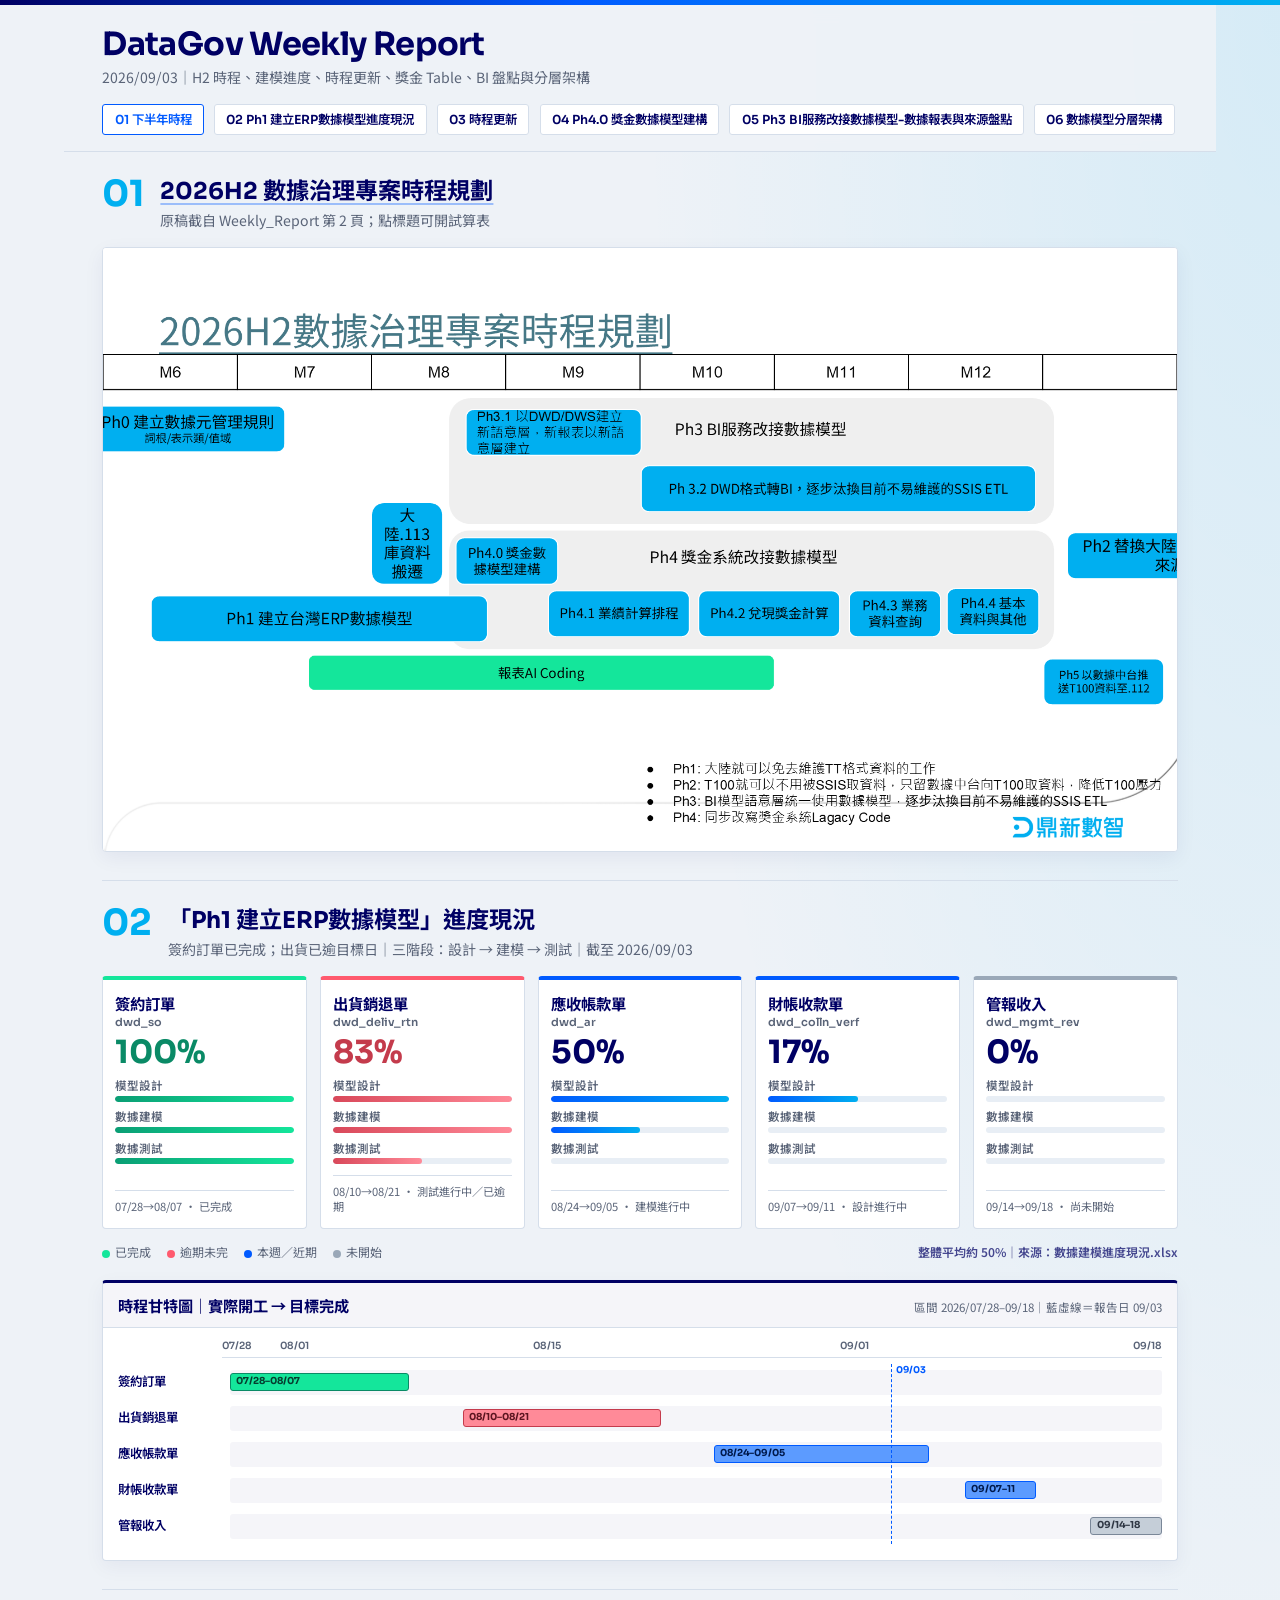
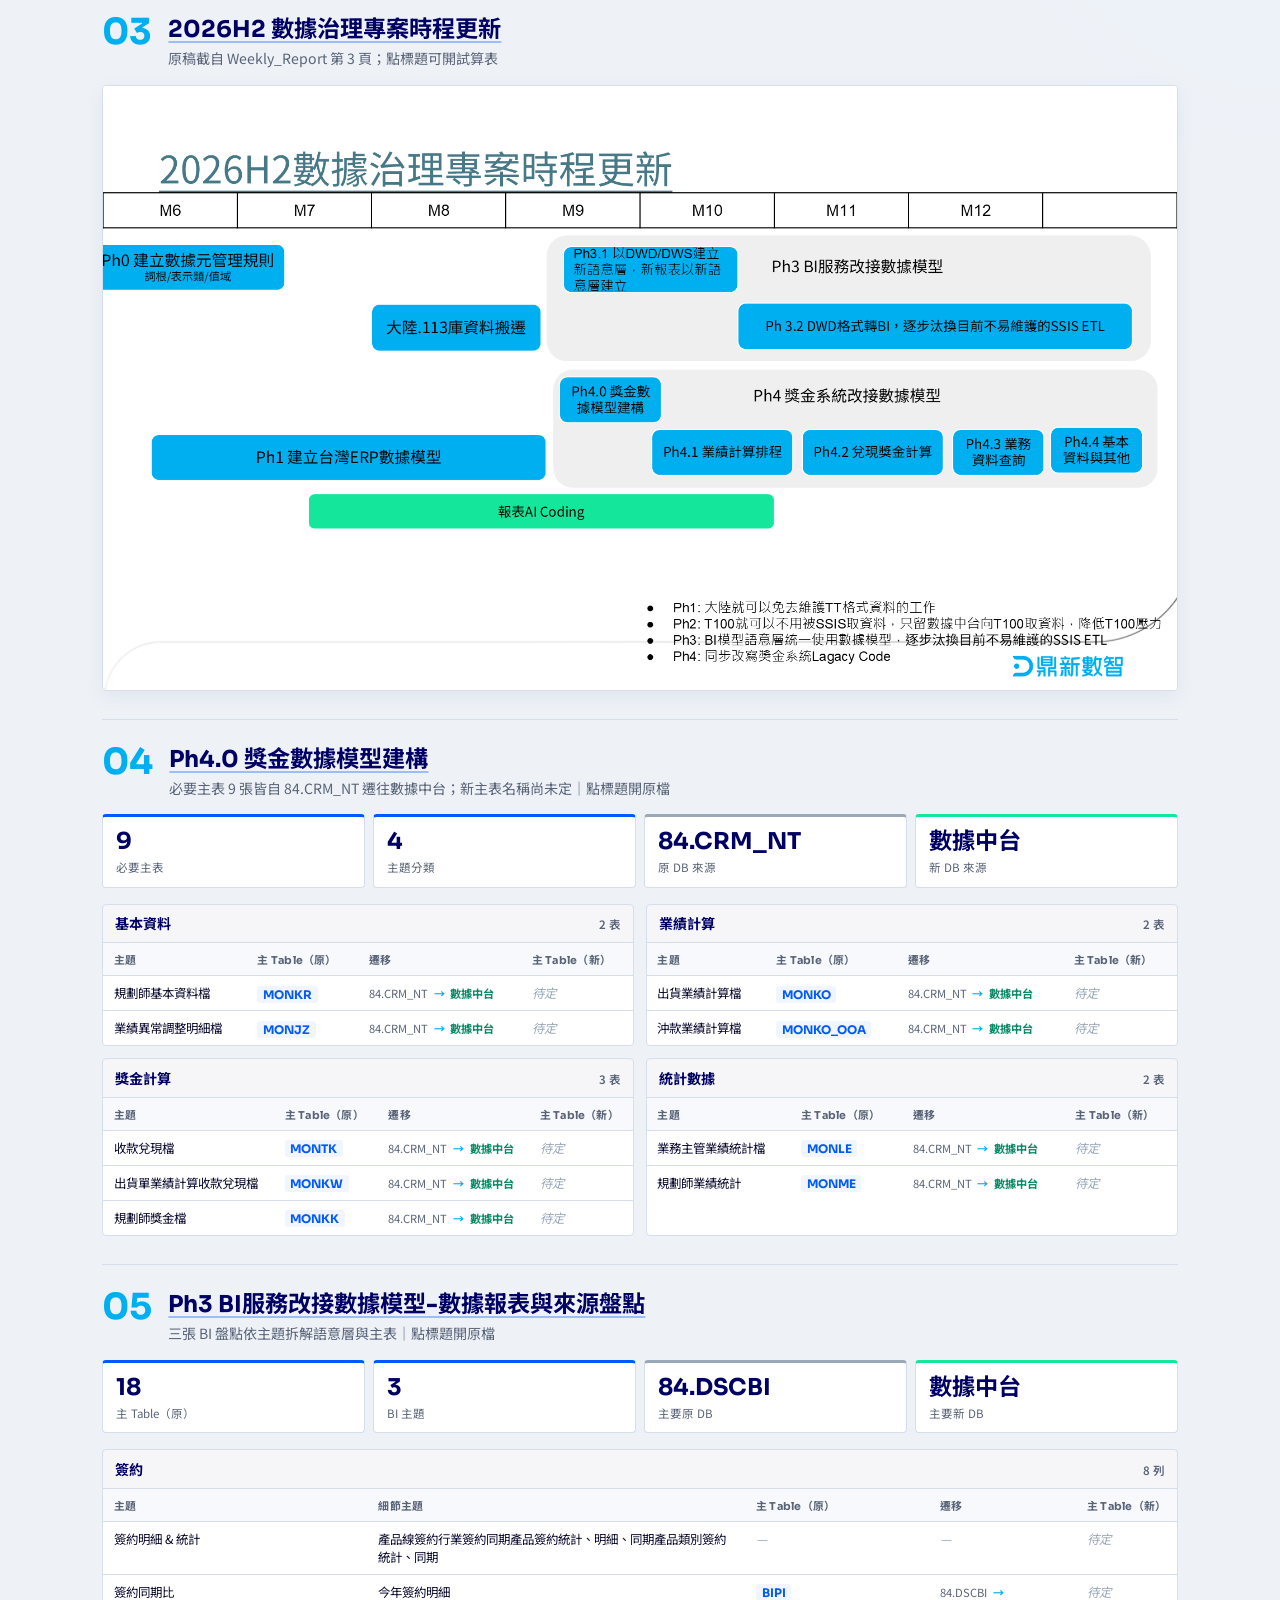
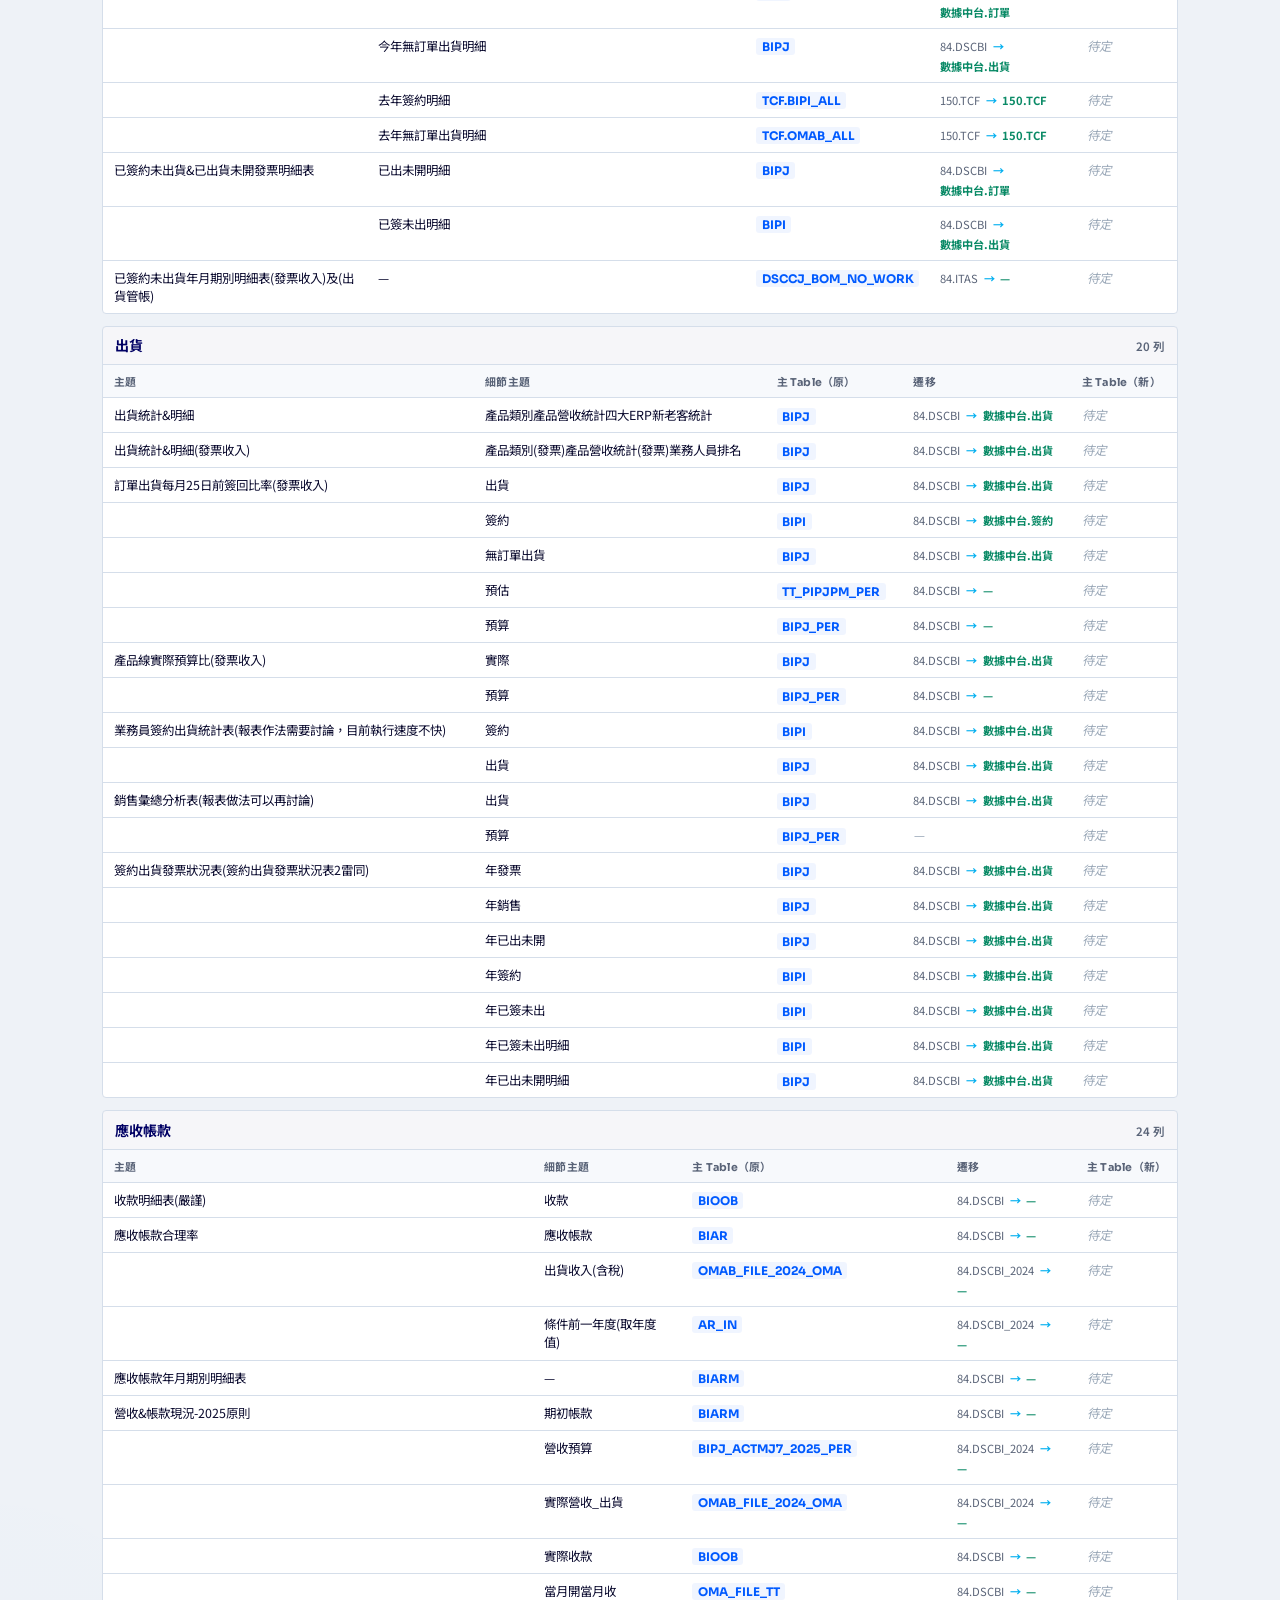
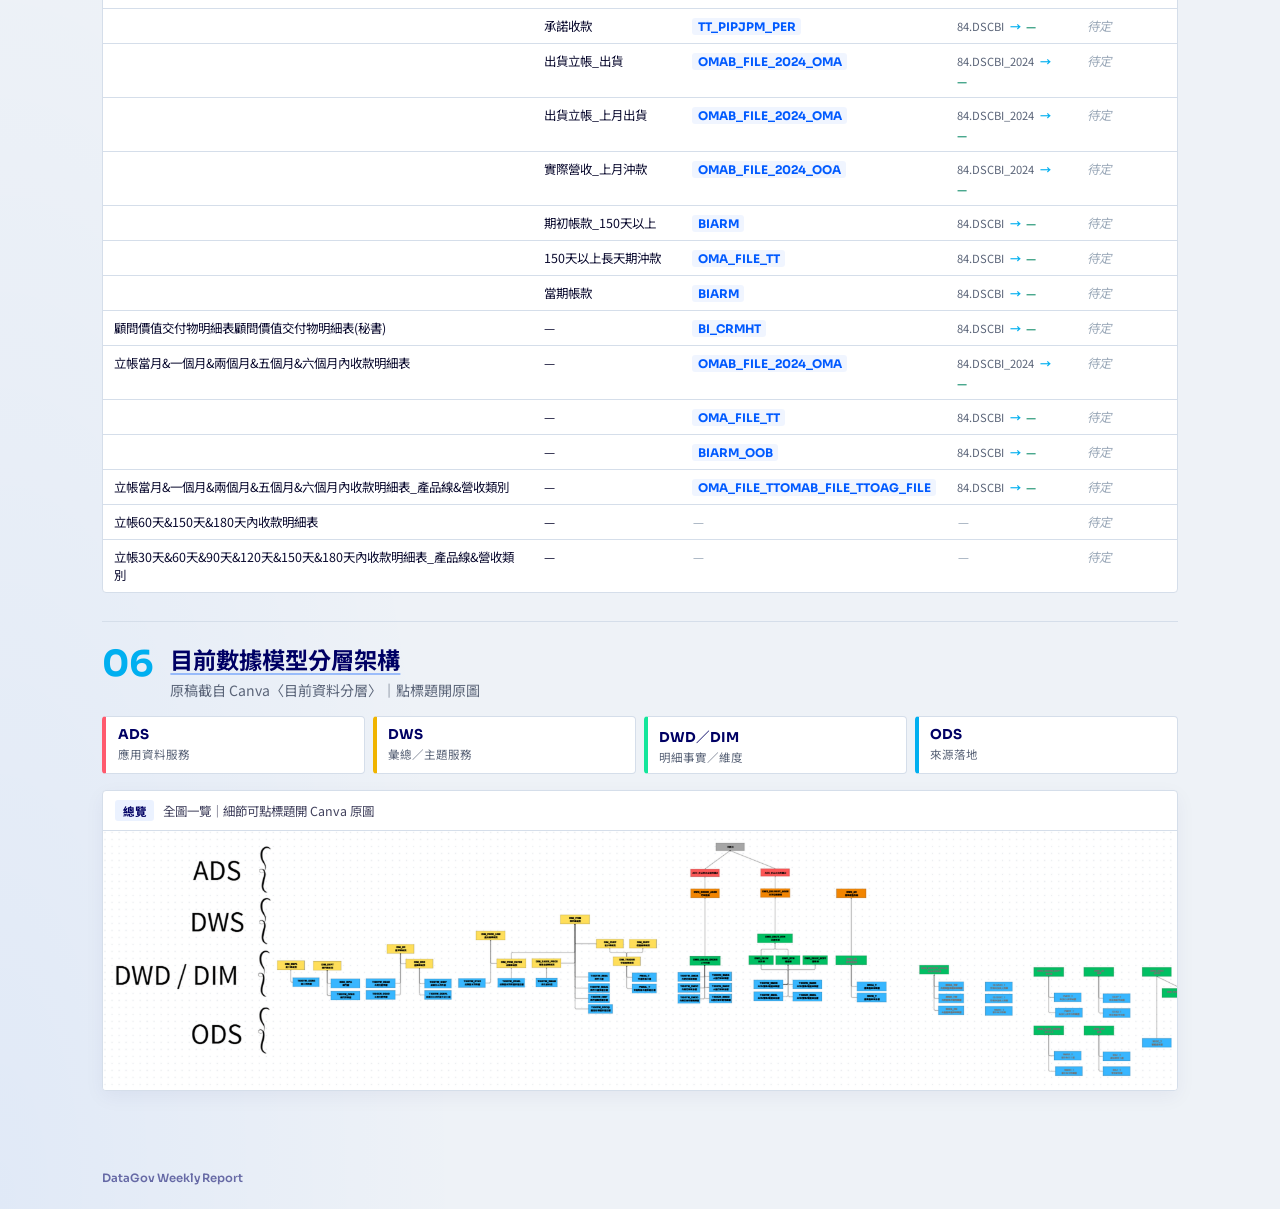
==== commit adb20ef9: "Make Ph1 Gantt bars more visible with explicit percentages." ====
--- a/index.html
+++ b/index.html
@@ -147,56 +147,60 @@
 
       <div class="model-gantt" aria-label="Ph1 模型時程甘特圖">
         <div class="model-gantt__head">
-          <h3 class="model-gantt__title">時程甘特圖</h3>
-          <p class="model-gantt__note">實際開工日 → 目標完成日｜區間 2026/07/28–09/18｜虛線為報告日 09/03</p>
-        </div>
-        <div class="model-gantt__chart" style="--gantt-days:52">
+          <h3 class="model-gantt__title">時程甘特圖｜實際開工 → 目標完成</h3>
+          <p class="model-gantt__note">區間 2026/07/28–09/18｜藍虛線＝報告日 09/03</p>
+        </div>
+        <div class="model-gantt__chart">
           <div class="model-gantt__axis" aria-hidden="true">
-            <span style="--d:0">07/28</span>
-            <span style="--d:4">08/01</span>
-            <span style="--d:18">08/15</span>
-            <span style="--d:35">09/01</span>
-            <span style="--d:52">09/18</span>
-          </div>
-          <div class="model-gantt__today" style="--d:37" title="報告日 2026/09/03"><span>09/03</span></div>
-
-          <div class="model-gantt__row">
-            <div class="model-gantt__label">簽約訂單</div>
-            <div class="model-gantt__track">
-              <div class="model-gantt__bar model-gantt__bar--done" style="--s:0;--e:10" title="07/28 → 08/07">
-                <span>07/28–08/07</span>
+            <span class="is-start">07/28</span>
+            <span style="left:7.7%">08/01</span>
+            <span style="left:34.6%">08/15</span>
+            <span style="left:67.3%">09/01</span>
+            <span class="is-end">09/18</span>
+          </div>
+          <div class="model-gantt__grid">
+            <div class="model-gantt__today-wrap" aria-hidden="true">
+              <div class="model-gantt__today" style="left:71.2%"><span>09/03</span></div>
+            </div>
+
+            <div class="model-gantt__row">
+              <div class="model-gantt__label">簽約訂單</div>
+              <div class="model-gantt__track">
+                <div class="model-gantt__bar model-gantt__bar--done" style="left:0%;width:19.2%" title="07/28 → 08/07">
+                  <span>07/28–08/07</span>
+                </div>
               </div>
             </div>
-          </div>
-          <div class="model-gantt__row">
-            <div class="model-gantt__label">出貨銷退單</div>
-            <div class="model-gantt__track">
-              <div class="model-gantt__bar model-gantt__bar--overdue" style="--s:13;--e:24" title="08/10 → 08/21">
-                <span>08/10–08/21</span>
+            <div class="model-gantt__row">
+              <div class="model-gantt__label">出貨銷退單</div>
+              <div class="model-gantt__track">
+                <div class="model-gantt__bar model-gantt__bar--overdue" style="left:25%;width:21.2%" title="08/10 → 08/21">
+                  <span>08/10–08/21</span>
+                </div>
               </div>
             </div>
-          </div>
-          <div class="model-gantt__row">
-            <div class="model-gantt__label">應收帳款單</div>
-            <div class="model-gantt__track">
-              <div class="model-gantt__bar model-gantt__bar--active" style="--s:27;--e:39" title="08/24 → 09/05">
-                <span>08/24–09/05</span>
+            <div class="model-gantt__row">
+              <div class="model-gantt__label">應收帳款單</div>
+              <div class="model-gantt__track">
+                <div class="model-gantt__bar model-gantt__bar--active" style="left:51.9%;width:23.1%" title="08/24 → 09/05">
+                  <span>08/24–09/05</span>
+                </div>
               </div>
             </div>
-          </div>
-          <div class="model-gantt__row">
-            <div class="model-gantt__label">財帳收款單</div>
-            <div class="model-gantt__track">
-              <div class="model-gantt__bar model-gantt__bar--active" style="--s:41;--e:45" title="09/07 → 09/11">
-                <span>09/07–09/11</span>
+            <div class="model-gantt__row">
+              <div class="model-gantt__label">財帳收款單</div>
+              <div class="model-gantt__track">
+                <div class="model-gantt__bar model-gantt__bar--active" style="left:78.8%;width:7.7%" title="09/07 → 09/11">
+                  <span>09/07–11</span>
+                </div>
               </div>
             </div>
-          </div>
-          <div class="model-gantt__row">
-            <div class="model-gantt__label">管報收入</div>
-            <div class="model-gantt__track">
-              <div class="model-gantt__bar model-gantt__bar--todo" style="--s:48;--e:52" title="09/14 → 09/18">
-                <span>09/14–09/18</span>
+            <div class="model-gantt__row">
+              <div class="model-gantt__label">管報收入</div>
+              <div class="model-gantt__track">
+                <div class="model-gantt__bar model-gantt__bar--todo" style="left:92.3%;width:7.7%" title="09/14 → 09/18">
+                  <span>09/14–18</span>
+                </div>
               </div>
             </div>
           </div>
--- a/styles.css
+++ b/styles.css
@@ -328,11 +328,13 @@
 }
 
 .model-gantt {
-  margin-top: 1.15rem;
+  margin-top: 1.25rem;
   background: var(--bg-panel);
   border: 1px solid var(--line);
+  border-top: 3px solid var(--digi-navy);
   border-radius: 4px;
   overflow: hidden;
+  box-shadow: 0 6px 20px rgba(0, 0, 100, 0.05);
 }
 
 .model-gantt__head {
@@ -341,15 +343,15 @@
   align-items: baseline;
   justify-content: space-between;
   gap: 0.35rem 1rem;
-  padding: 0.65rem 0.85rem;
+  padding: 0.7rem 0.9rem;
   border-bottom: 1px solid var(--line);
-  background: rgba(0, 0, 100, 0.03);
+  background: rgba(0, 0, 100, 0.04);
 }
 
 .model-gantt__title {
   margin: 0;
   font-family: var(--font-display);
-  font-size: 0.88rem;
+  font-size: 0.95rem;
   font-weight: 700;
   color: var(--digi-navy);
 }
@@ -362,21 +364,19 @@
 
 .model-gantt__chart {
   --label-w: 6.5rem;
-  position: relative;
-  padding: 0.55rem 0.85rem 0.85rem;
+  padding: 0.65rem 0.9rem 1rem;
 }
 
 .model-gantt__axis {
   position: relative;
-  height: 1.15rem;
-  margin: 0 0 0.35rem var(--label-w);
+  height: 1.2rem;
+  margin: 0 0 0.4rem var(--label-w);
   border-bottom: 1px solid var(--line);
 }
 
 .model-gantt__axis span {
   position: absolute;
   top: 0;
-  left: calc(var(--d) / var(--gantt-days) * 100%);
   transform: translateX(-50%);
   font-family: var(--font-display);
   font-size: 0.62rem;
@@ -385,28 +385,41 @@
   white-space: nowrap;
 }
 
-.model-gantt__axis span:first-child {
-  transform: translateX(0);
-}
-
-.model-gantt__axis span:last-child {
+.model-gantt__axis span.is-start {
+  left: 0;
+  transform: none;
+}
+
+.model-gantt__axis span.is-end {
+  left: 100%;
   transform: translateX(-100%);
+}
+
+.model-gantt__grid {
+  position: relative;
+}
+
+.model-gantt__today-wrap {
+  position: absolute;
+  top: 0;
+  bottom: 0;
+  left: var(--label-w);
+  right: 0;
+  z-index: 2;
+  pointer-events: none;
 }
 
 .model-gantt__today {
   position: absolute;
-  top: 1.5rem;
-  bottom: 0.85rem;
-  left: calc(var(--label-w) + (100% - var(--label-w) - 1.7rem) * var(--d) / var(--gantt-days));
+  top: 0;
+  bottom: 0;
   width: 0;
   border-left: 1.5px dashed var(--digi-blue);
-  z-index: 2;
-  pointer-events: none;
 }
 
 .model-gantt__today span {
   position: absolute;
-  top: -0.05rem;
+  top: 0;
   left: 0.25rem;
   font-family: var(--font-display);
   font-size: 0.58rem;
@@ -418,13 +431,13 @@
 .model-gantt__row {
   display: grid;
   grid-template-columns: var(--label-w) 1fr;
-  gap: 0.45rem;
+  gap: 0.5rem;
   align-items: center;
-  min-height: 2.1rem;
+  min-height: 2.25rem;
 }
 
 .model-gantt__label {
-  font-size: 0.75rem;
+  font-size: 0.78rem;
   font-weight: 600;
   color: var(--digi-navy);
   line-height: 1.25;
@@ -432,62 +445,54 @@
 
 .model-gantt__track {
   position: relative;
-  height: 1.35rem;
+  height: 1.55rem;
   border-radius: 3px;
-  background:
-    repeating-linear-gradient(
-      90deg,
-      transparent,
-      transparent calc(100% / 8 - 1px),
-      rgba(0, 0, 100, 0.05) calc(100% / 8 - 1px),
-      rgba(0, 0, 100, 0.05) calc(100% / 8)
-    );
+  background: rgba(0, 0, 100, 0.04);
 }
 
 .model-gantt__bar {
   position: absolute;
-  top: 0.15rem;
-  bottom: 0.15rem;
-  left: calc(var(--s) / var(--gantt-days) * 100%);
-  width: calc((var(--e) - var(--s)) / var(--gantt-days) * 100%);
+  top: 0.2rem;
+  bottom: 0.2rem;
   display: flex;
   align-items: center;
   padding: 0 0.35rem;
   border-radius: 3px;
-  min-width: 0.4rem;
+  min-width: 0.45rem;
   overflow: hidden;
+  z-index: 1;
 }
 
 .model-gantt__bar span {
   font-family: var(--font-display);
-  font-size: 0.58rem;
-  font-weight: 600;
+  font-size: 0.6rem;
+  font-weight: 700;
   white-space: nowrap;
   line-height: 1;
 }
 
 .model-gantt__bar--done {
-  background: rgba(20, 230, 155, 0.35);
-  border: 1px solid var(--digi-mint);
-  color: #0a6b4f;
+  background: #14e69b;
+  border: 1px solid #0a8a66;
+  color: #063d2f;
 }
 
 .model-gantt__bar--overdue {
-  background: rgba(255, 90, 110, 0.28);
-  border: 1px solid var(--digi-coral);
-  color: #8b1e2d;
+  background: #ff8a98;
+  border: 1px solid #c43b4c;
+  color: #5c1520;
 }
 
 .model-gantt__bar--active {
-  background: rgba(0, 90, 255, 0.22);
-  border: 1px solid var(--digi-blue);
-  color: var(--digi-navy);
+  background: #5c9bff;
+  border: 1px solid #005aff;
+  color: #001a4d;
 }
 
 .model-gantt__bar--todo {
-  background: rgba(154, 168, 184, 0.35);
-  border: 1px solid #9aa8b8;
-  color: #4a5568;
+  background: #c5ced8;
+  border: 1px solid #7a8798;
+  color: #2f3744;
 }
 
 /* —— 03 分層架構：方塊＋連線 —— */
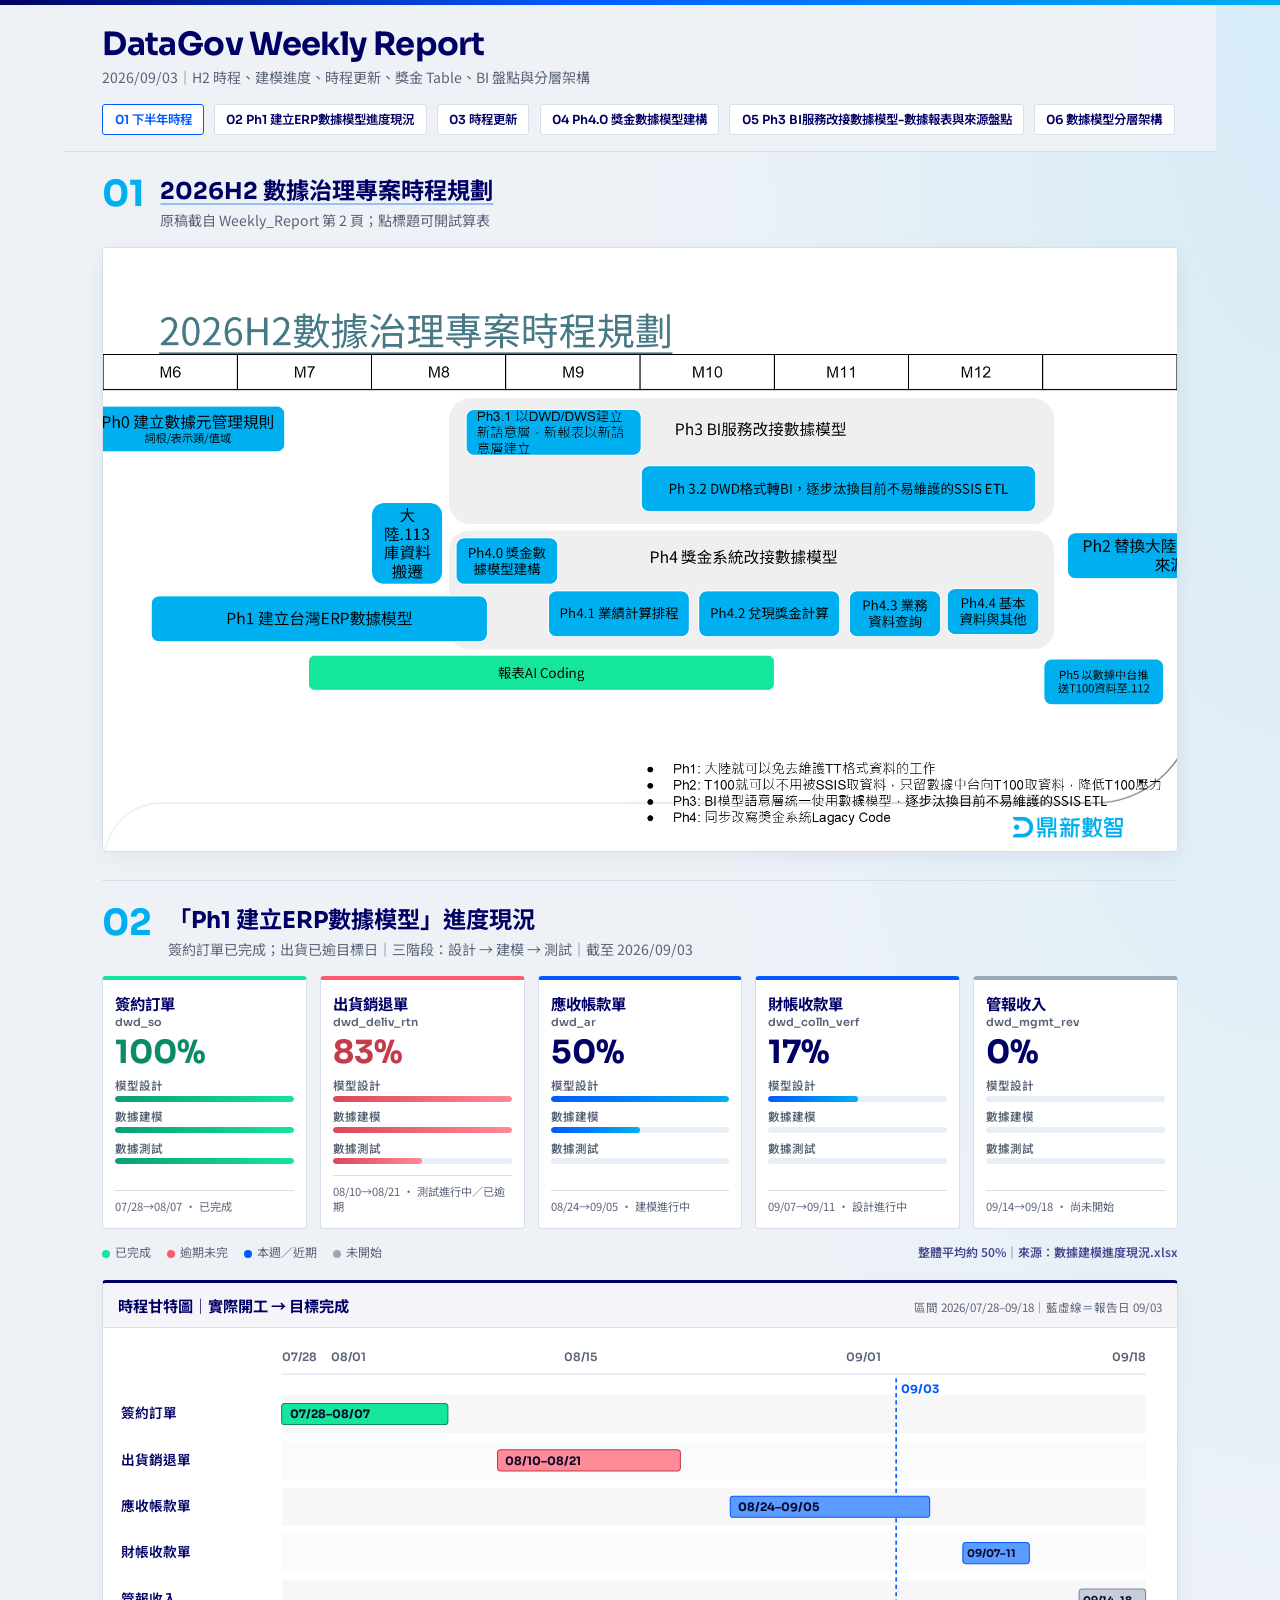
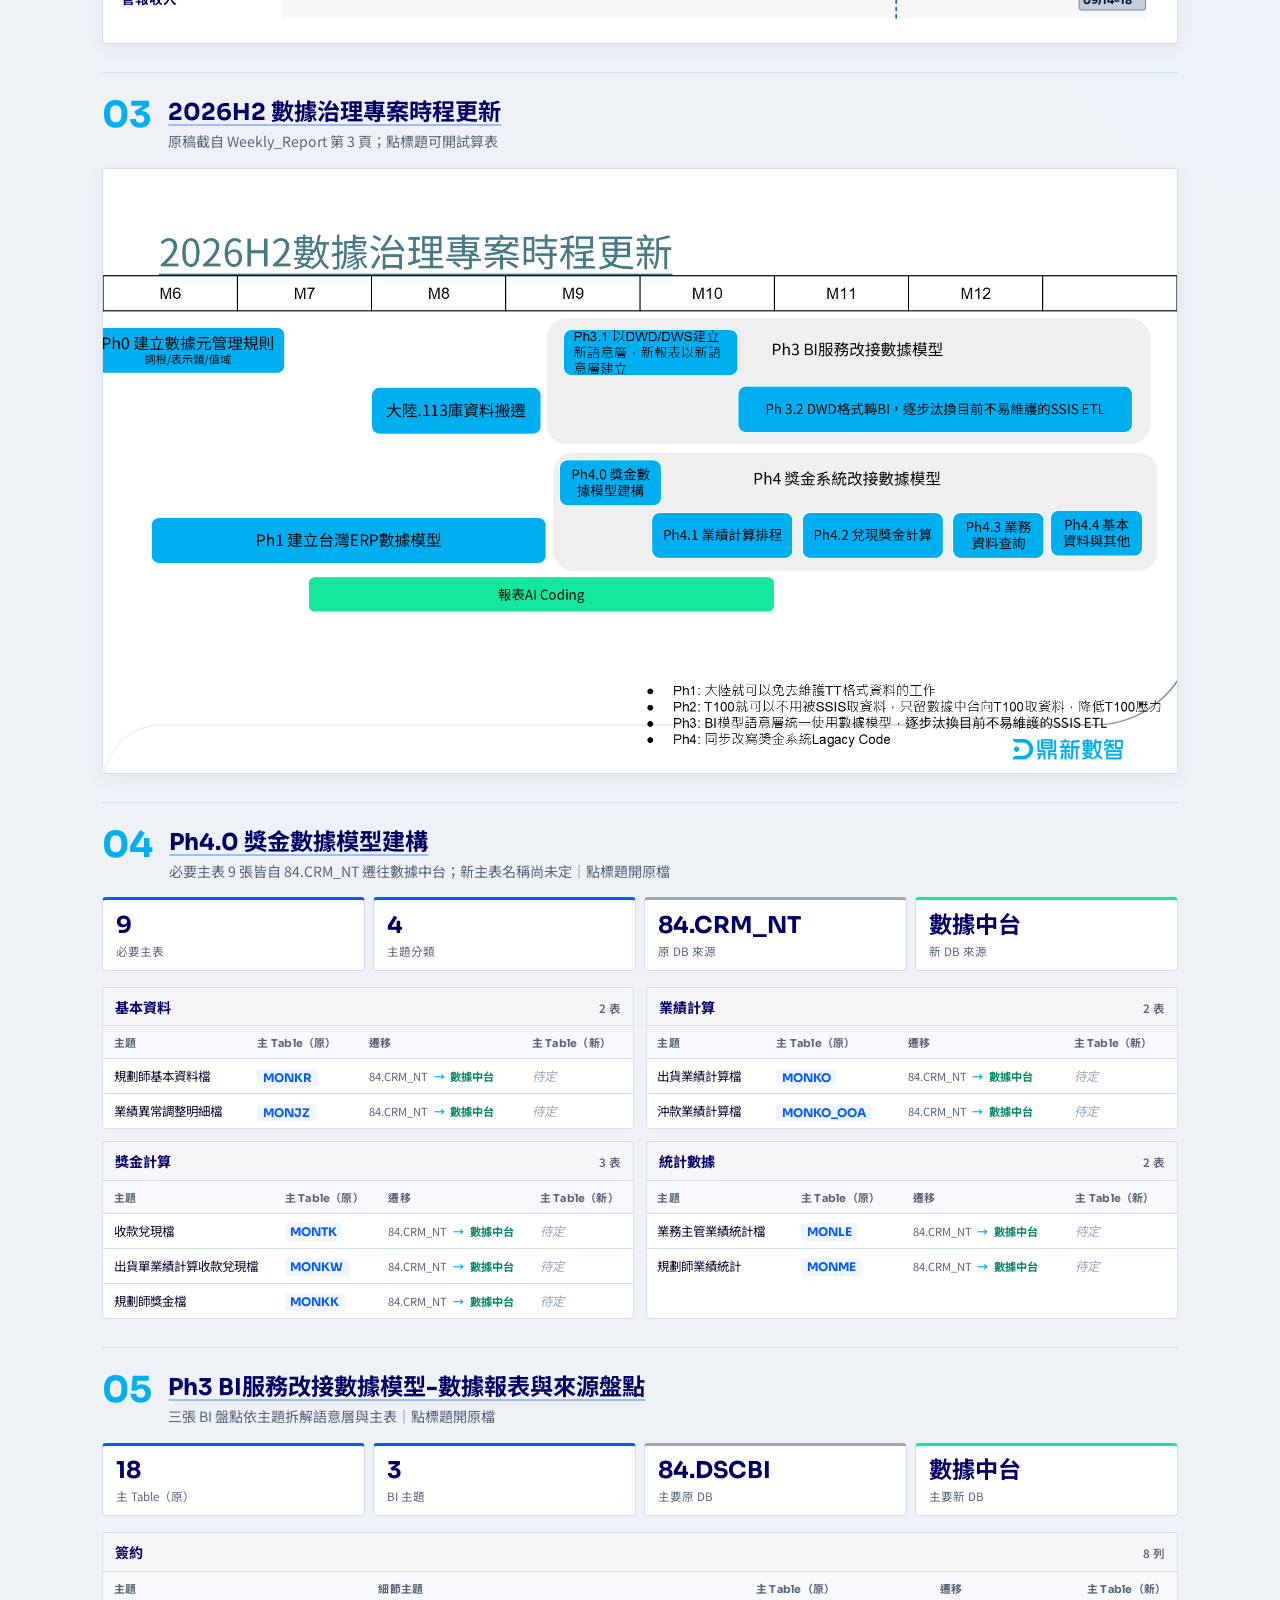
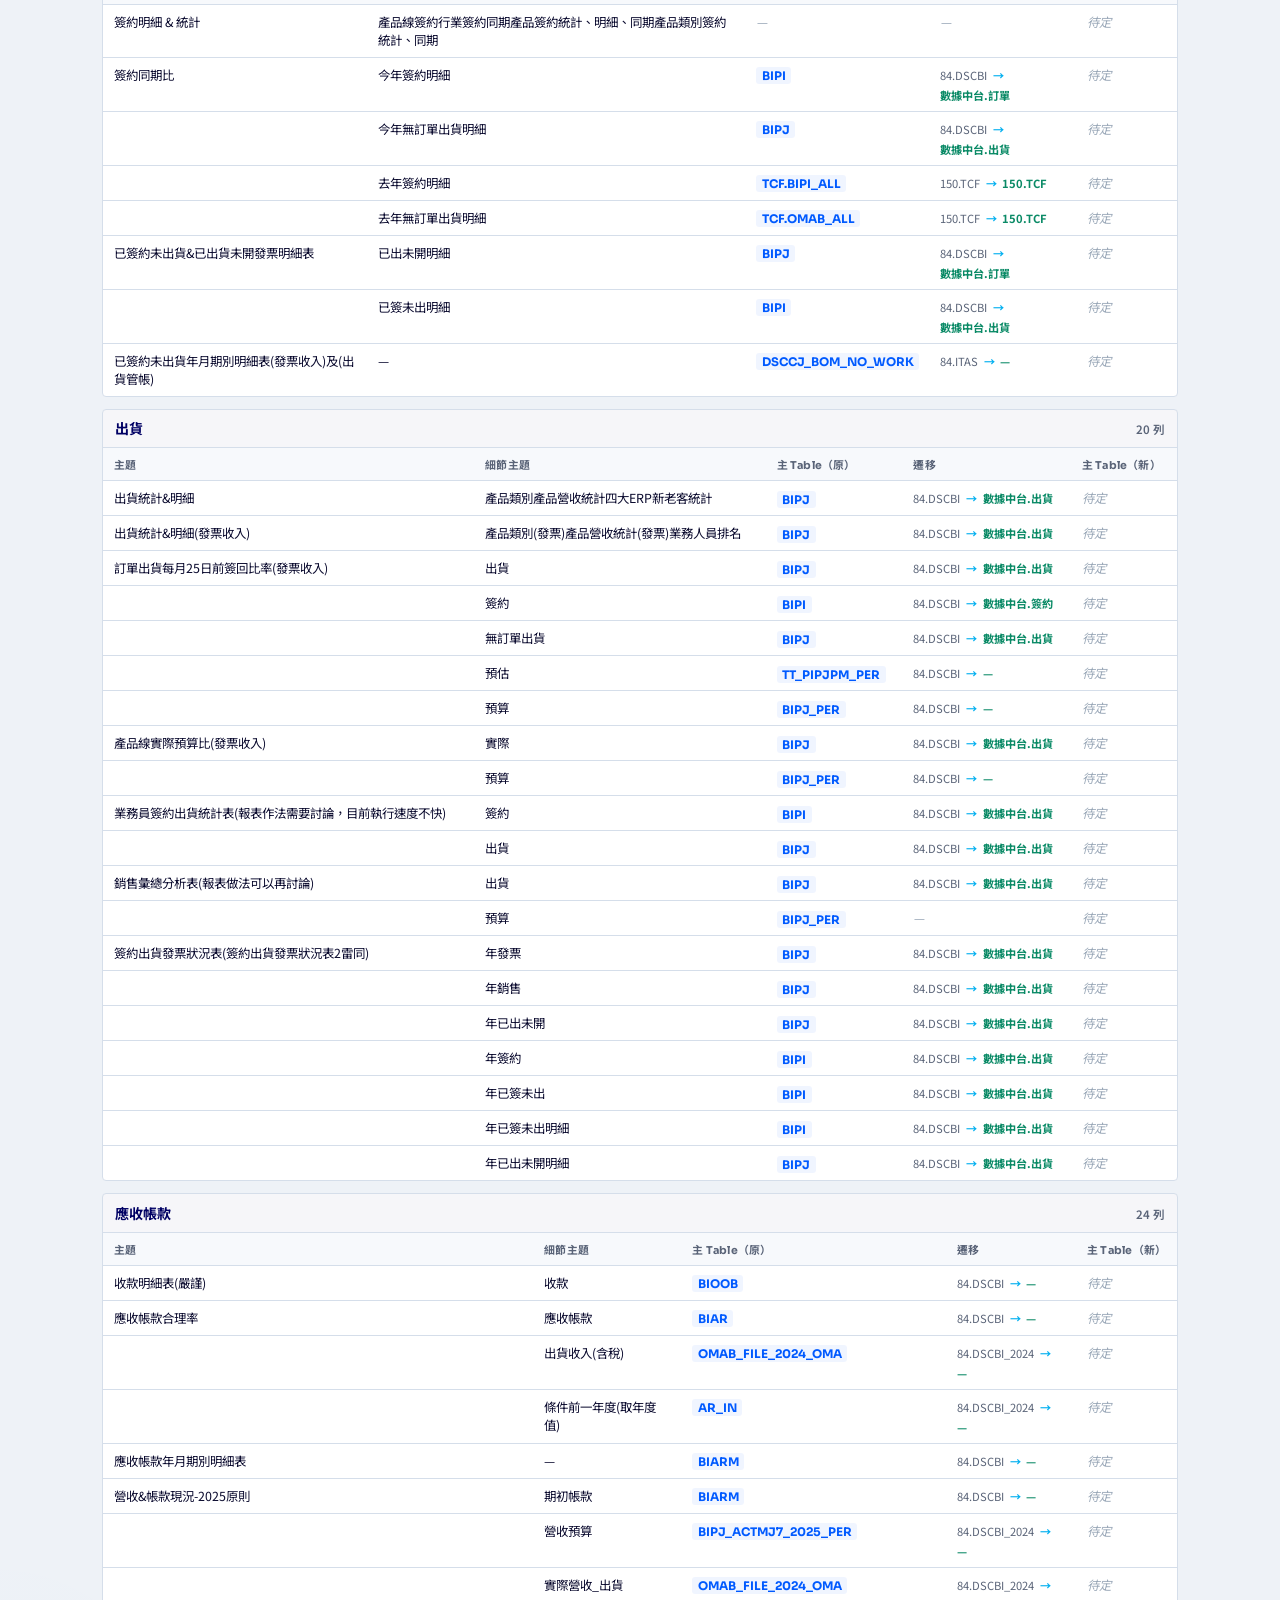
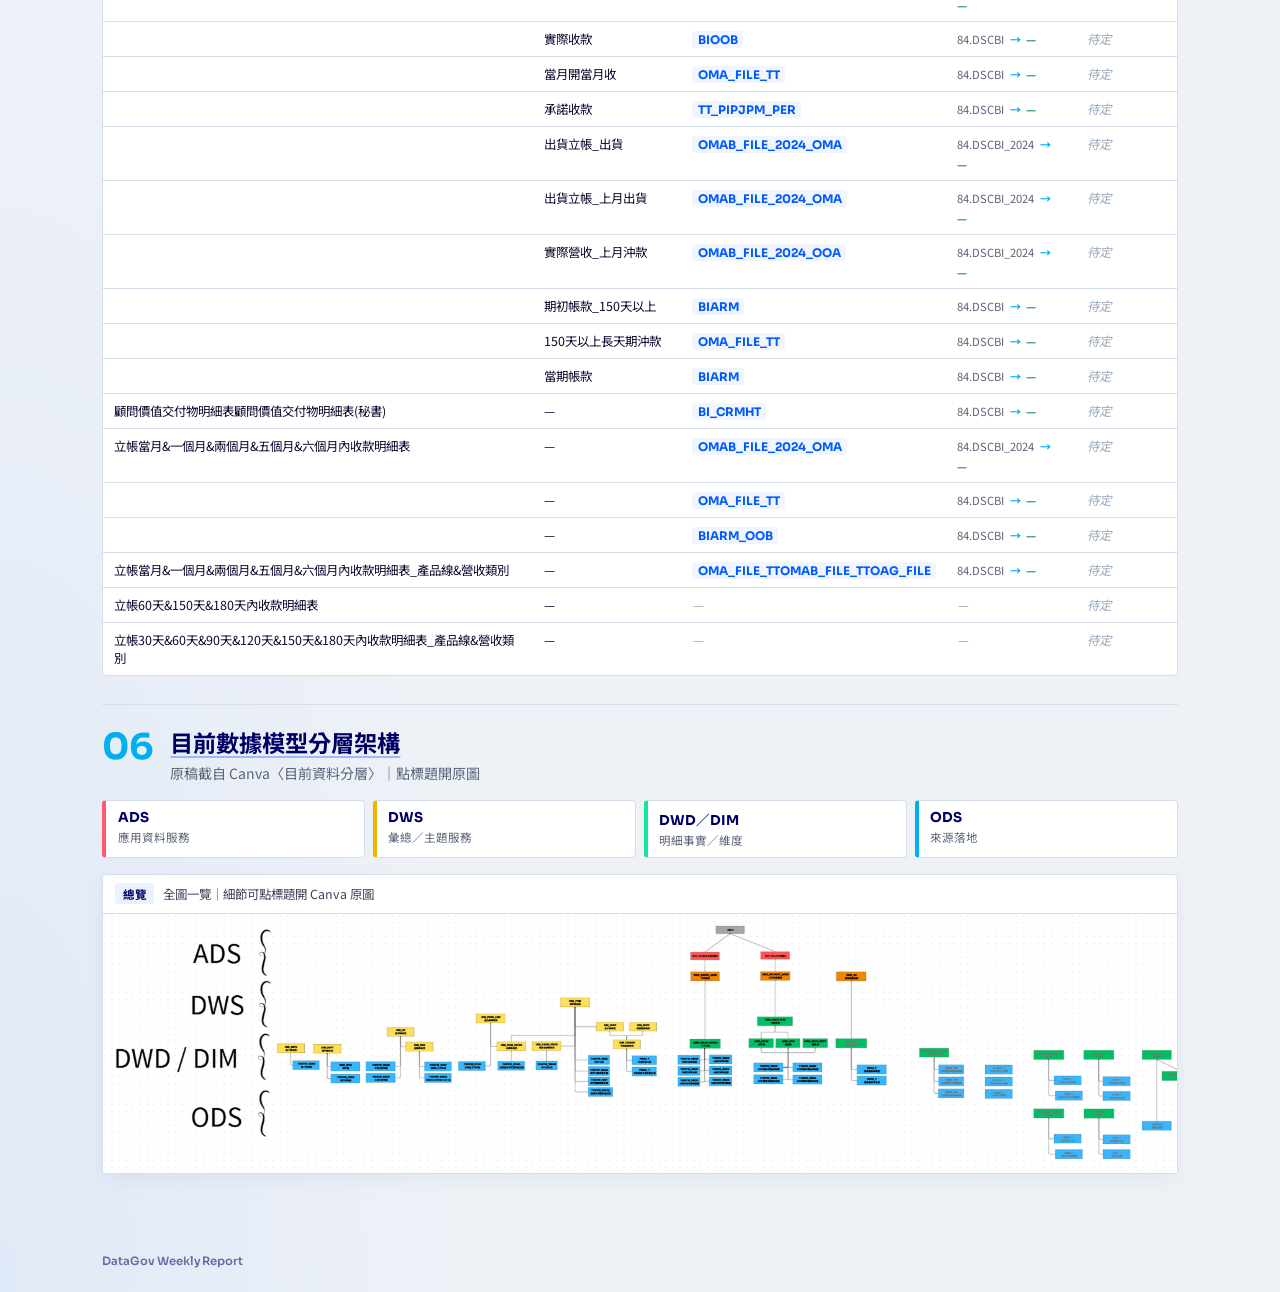
==== commit d62e39fc: "Redraw Ph1 schedule as an SVG Gantt so bars always render." ====
--- a/index.html
+++ b/index.html
@@ -150,60 +150,55 @@
           <h3 class="model-gantt__title">時程甘特圖｜實際開工 → 目標完成</h3>
           <p class="model-gantt__note">區間 2026/07/28–09/18｜藍虛線＝報告日 09/03</p>
         </div>
-        <div class="model-gantt__chart">
-          <div class="model-gantt__axis" aria-hidden="true">
-            <span class="is-start">07/28</span>
-            <span style="left:7.7%">08/01</span>
-            <span style="left:34.6%">08/15</span>
-            <span style="left:67.3%">09/01</span>
-            <span class="is-end">09/18</span>
-          </div>
-          <div class="model-gantt__grid">
-            <div class="model-gantt__today-wrap" aria-hidden="true">
-              <div class="model-gantt__today" style="left:71.2%"><span>09/03</span></div>
-            </div>
-
-            <div class="model-gantt__row">
-              <div class="model-gantt__label">簽約訂單</div>
-              <div class="model-gantt__track">
-                <div class="model-gantt__bar model-gantt__bar--done" style="left:0%;width:19.2%" title="07/28 → 08/07">
-                  <span>07/28–08/07</span>
-                </div>
-              </div>
-            </div>
-            <div class="model-gantt__row">
-              <div class="model-gantt__label">出貨銷退單</div>
-              <div class="model-gantt__track">
-                <div class="model-gantt__bar model-gantt__bar--overdue" style="left:25%;width:21.2%" title="08/10 → 08/21">
-                  <span>08/10–08/21</span>
-                </div>
-              </div>
-            </div>
-            <div class="model-gantt__row">
-              <div class="model-gantt__label">應收帳款單</div>
-              <div class="model-gantt__track">
-                <div class="model-gantt__bar model-gantt__bar--active" style="left:51.9%;width:23.1%" title="08/24 → 09/05">
-                  <span>08/24–09/05</span>
-                </div>
-              </div>
-            </div>
-            <div class="model-gantt__row">
-              <div class="model-gantt__label">財帳收款單</div>
-              <div class="model-gantt__track">
-                <div class="model-gantt__bar model-gantt__bar--active" style="left:78.8%;width:7.7%" title="09/07 → 09/11">
-                  <span>09/07–11</span>
-                </div>
-              </div>
-            </div>
-            <div class="model-gantt__row">
-              <div class="model-gantt__label">管報收入</div>
-              <div class="model-gantt__track">
-                <div class="model-gantt__bar model-gantt__bar--todo" style="left:92.3%;width:7.7%" title="09/14 → 09/18">
-                  <span>09/14–18</span>
-                </div>
-              </div>
-            </div>
-          </div>
+        <div class="model-gantt__body">
+          <svg class="model-gantt__svg" viewBox="0 0 1000 280" role="img" aria-label="五個模型從開工到完成日的甘特圖">
+            <!-- axis -->
+            <line x1="160" y1="36" x2="980" y2="36" stroke="#d5deea" stroke-width="1"/>
+            <text x="160" y="24" class="gantt-axis">07/28</text>
+            <text x="223" y="24" class="gantt-axis" text-anchor="middle">08/01</text>
+            <text x="444" y="24" class="gantt-axis" text-anchor="middle">08/15</text>
+            <text x="712" y="24" class="gantt-axis" text-anchor="middle">09/01</text>
+            <text x="980" y="24" class="gantt-axis" text-anchor="end">09/18</text>
+
+            <!-- today 09/03 = day 37 / 52 -->
+            <line x1="743" y1="40" x2="743" y2="268" stroke="#005aff" stroke-width="1.5" stroke-dasharray="4 3"/>
+            <text x="748" y="54" class="gantt-today">09/03</text>
+
+            <!-- row backgrounds -->
+            <rect x="160" y="56" width="820" height="36" fill="rgba(0,0,100,0.03)"/>
+            <rect x="160" y="100" width="820" height="36" fill="rgba(0,0,100,0.015)"/>
+            <rect x="160" y="144" width="820" height="36" fill="rgba(0,0,100,0.03)"/>
+            <rect x="160" y="188" width="820" height="36" fill="rgba(0,0,100,0.015)"/>
+            <rect x="160" y="232" width="820" height="36" fill="rgba(0,0,100,0.03)"/>
+
+            <!-- labels -->
+            <text x="8" y="78" class="gantt-label">簽約訂單</text>
+            <text x="8" y="122" class="gantt-label">出貨銷退單</text>
+            <text x="8" y="166" class="gantt-label">應收帳款單</text>
+            <text x="8" y="210" class="gantt-label">財帳收款單</text>
+            <text x="8" y="254" class="gantt-label">管報收入</text>
+
+            <!-- bars: x = 160 + s/52*820, w = (e-s)/52*820 -->
+            <!-- 簽約 0-10 -->
+            <rect x="160" y="64" width="157.7" height="20" rx="3" fill="#14e69b" stroke="#0a8a66"/>
+            <text x="168" y="78" class="gantt-bar-text">07/28–08/07</text>
+
+            <!-- 出貨 13-24 -->
+            <rect x="364.8" y="108" width="173.5" height="20" rx="3" fill="#ff8a98" stroke="#c43b4c"/>
+            <text x="372" y="122" class="gantt-bar-text">08/10–08/21</text>
+
+            <!-- 應收 27-39 -->
+            <rect x="585.6" y="152" width="189.2" height="20" rx="3" fill="#5c9bff" stroke="#005aff"/>
+            <text x="593" y="166" class="gantt-bar-text">08/24–09/05</text>
+
+            <!-- 財帳 41-45 -->
+            <rect x="806.3" y="196" width="63.1" height="20" rx="3" fill="#5c9bff" stroke="#005aff"/>
+            <text x="810" y="210" class="gantt-bar-text gantt-bar-text--sm">09/07–11</text>
+
+            <!-- 管報 48-52 -->
+            <rect x="916.6" y="240" width="63.1" height="20" rx="3" fill="#c5ced8" stroke="#7a8798"/>
+            <text x="920" y="254" class="gantt-bar-text gantt-bar-text--sm">09/14–18</text>
+          </svg>
         </div>
       </div>
     </section>
--- a/styles.css
+++ b/styles.css
@@ -362,137 +362,48 @@
   color: var(--fg-muted);
 }
 
-.model-gantt__chart {
-  --label-w: 6.5rem;
-  padding: 0.65rem 0.9rem 1rem;
-}
-
-.model-gantt__axis {
-  position: relative;
-  height: 1.2rem;
-  margin: 0 0 0.4rem var(--label-w);
-  border-bottom: 1px solid var(--line);
-}
-
-.model-gantt__axis span {
-  position: absolute;
-  top: 0;
-  transform: translateX(-50%);
-  font-family: var(--font-display);
-  font-size: 0.62rem;
-  font-weight: 600;
-  color: var(--fg-muted);
-  white-space: nowrap;
-}
-
-.model-gantt__axis span.is-start {
-  left: 0;
-  transform: none;
-}
-
-.model-gantt__axis span.is-end {
-  left: 100%;
-  transform: translateX(-100%);
-}
-
-.model-gantt__grid {
-  position: relative;
-}
-
-.model-gantt__today-wrap {
-  position: absolute;
-  top: 0;
-  bottom: 0;
-  left: var(--label-w);
-  right: 0;
-  z-index: 2;
-  pointer-events: none;
-}
-
-.model-gantt__today {
-  position: absolute;
-  top: 0;
-  bottom: 0;
-  width: 0;
-  border-left: 1.5px dashed var(--digi-blue);
-}
-
-.model-gantt__today span {
-  position: absolute;
-  top: 0;
-  left: 0.25rem;
-  font-family: var(--font-display);
-  font-size: 0.58rem;
-  font-weight: 700;
-  color: var(--digi-blue);
-  white-space: nowrap;
-}
-
-.model-gantt__row {
-  display: grid;
-  grid-template-columns: var(--label-w) 1fr;
-  gap: 0.5rem;
-  align-items: center;
-  min-height: 2.25rem;
-}
-
-.model-gantt__label {
-  font-size: 0.78rem;
-  font-weight: 600;
-  color: var(--digi-navy);
-  line-height: 1.25;
-}
-
-.model-gantt__track {
-  position: relative;
-  height: 1.55rem;
-  border-radius: 3px;
-  background: rgba(0, 0, 100, 0.04);
-}
-
-.model-gantt__bar {
-  position: absolute;
-  top: 0.2rem;
-  bottom: 0.2rem;
-  display: flex;
-  align-items: center;
-  padding: 0 0.35rem;
-  border-radius: 3px;
-  min-width: 0.45rem;
-  overflow: hidden;
-  z-index: 1;
-}
-
-.model-gantt__bar span {
-  font-family: var(--font-display);
-  font-size: 0.6rem;
-  font-weight: 700;
-  white-space: nowrap;
-  line-height: 1;
-}
-
-.model-gantt__bar--done {
-  background: #14e69b;
-  border: 1px solid #0a8a66;
-  color: #063d2f;
-}
-
-.model-gantt__bar--overdue {
-  background: #ff8a98;
-  border: 1px solid #c43b4c;
-  color: #5c1520;
-}
-
-.model-gantt__bar--active {
-  background: #5c9bff;
-  border: 1px solid #005aff;
-  color: #001a4d;
-}
-
-.model-gantt__bar--todo {
-  background: #c5ced8;
-  border: 1px solid #7a8798;
-  color: #2f3744;
+.model-gantt__body {
+  padding: 0.5rem 0.6rem 0.75rem;
+  overflow-x: auto;
+}
+
+.model-gantt__svg {
+  display: block;
+  width: 100%;
+  min-width: 36rem;
+  height: auto;
+}
+
+.model-gantt__svg .gantt-axis {
+  fill: #5a6478;
+  font-family: var(--font-display), sans-serif;
+  font-size: 11px;
+  font-weight: 600;
+}
+
+.model-gantt__svg .gantt-today {
+  fill: #005aff;
+  font-family: var(--font-display), sans-serif;
+  font-size: 11px;
+  font-weight: 700;
+}
+
+.model-gantt__svg .gantt-label {
+  fill: #000064;
+  font-family: "Noto Sans TC", sans-serif;
+  font-size: 13px;
+  font-weight: 600;
+}
+
+.model-gantt__svg .gantt-bar-text {
+  fill: #0a0a2e;
+  font-family: var(--font-display), sans-serif;
+  font-size: 11px;
+  font-weight: 700;
+}
+
+.model-gantt__svg .gantt-bar-text--sm {
+  font-size: 10px;
 }
 
 /* —— 03 分層架構：方塊＋連線 —— */
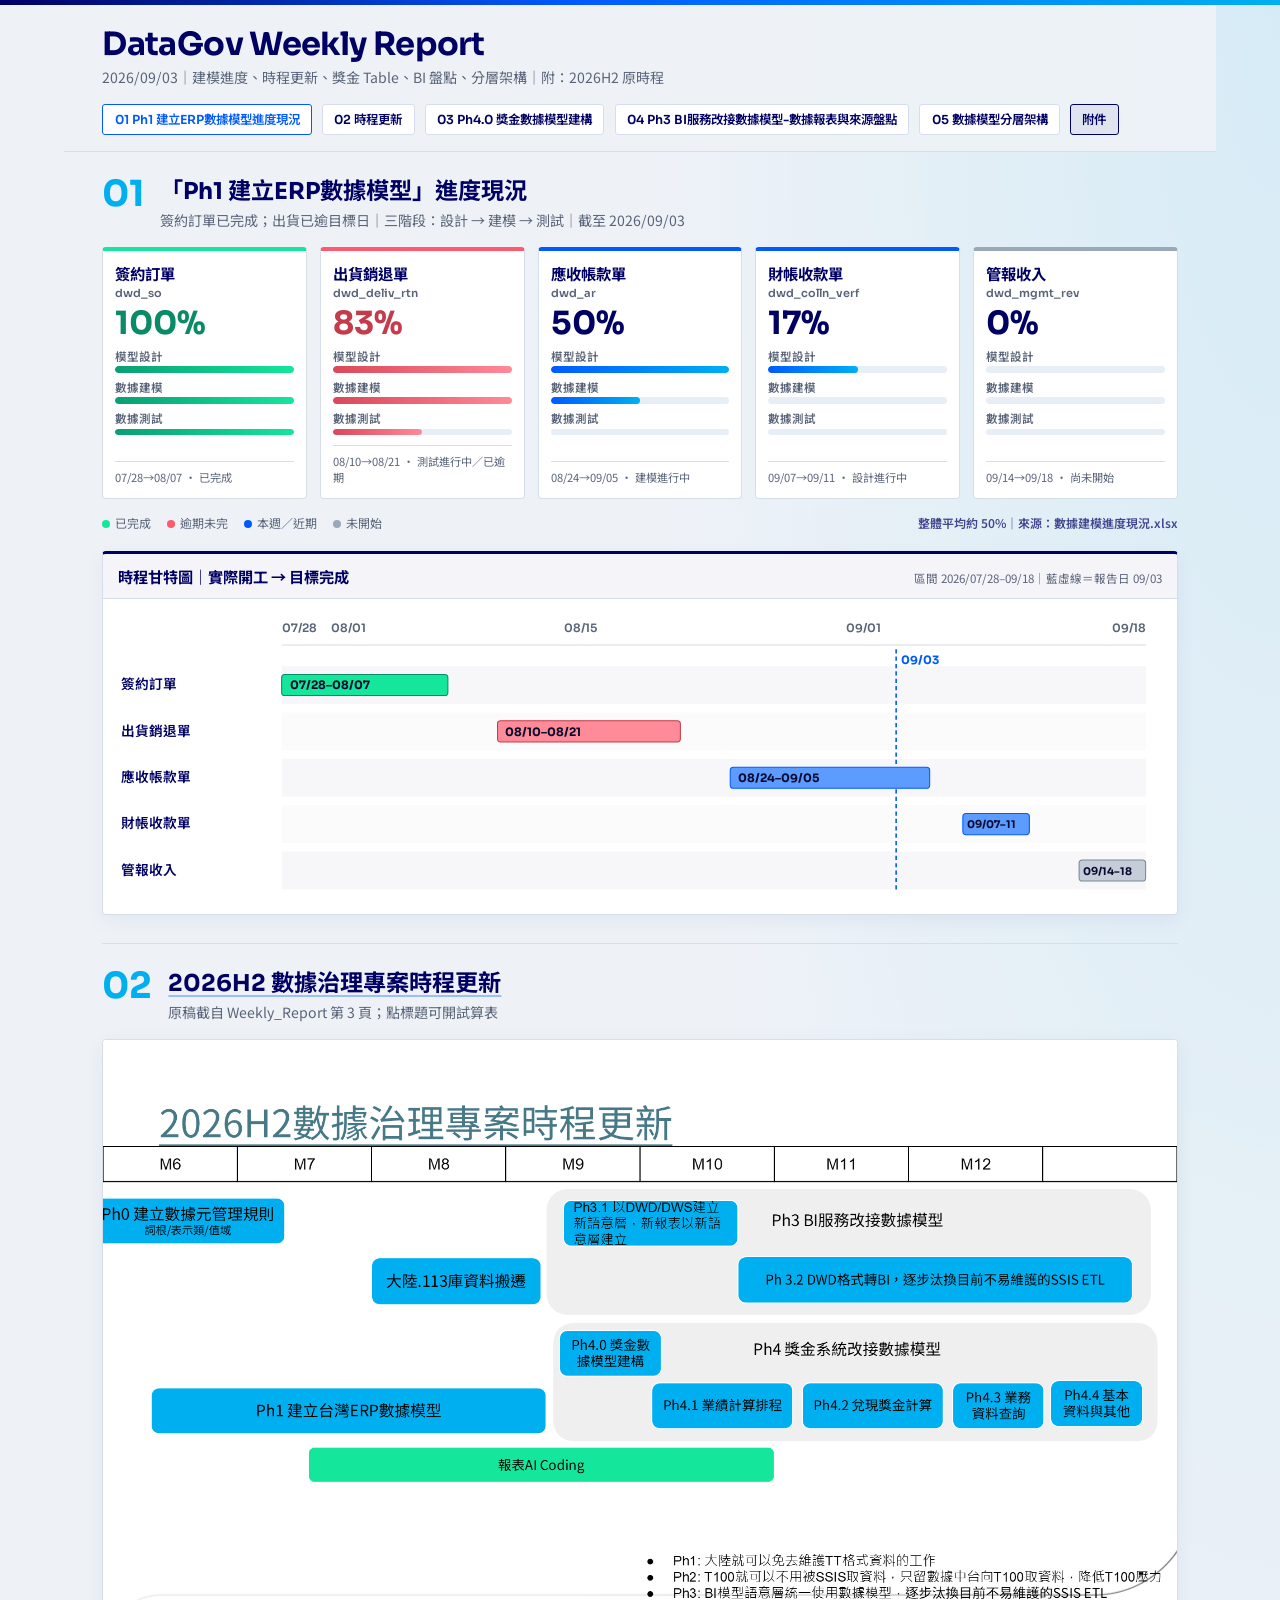
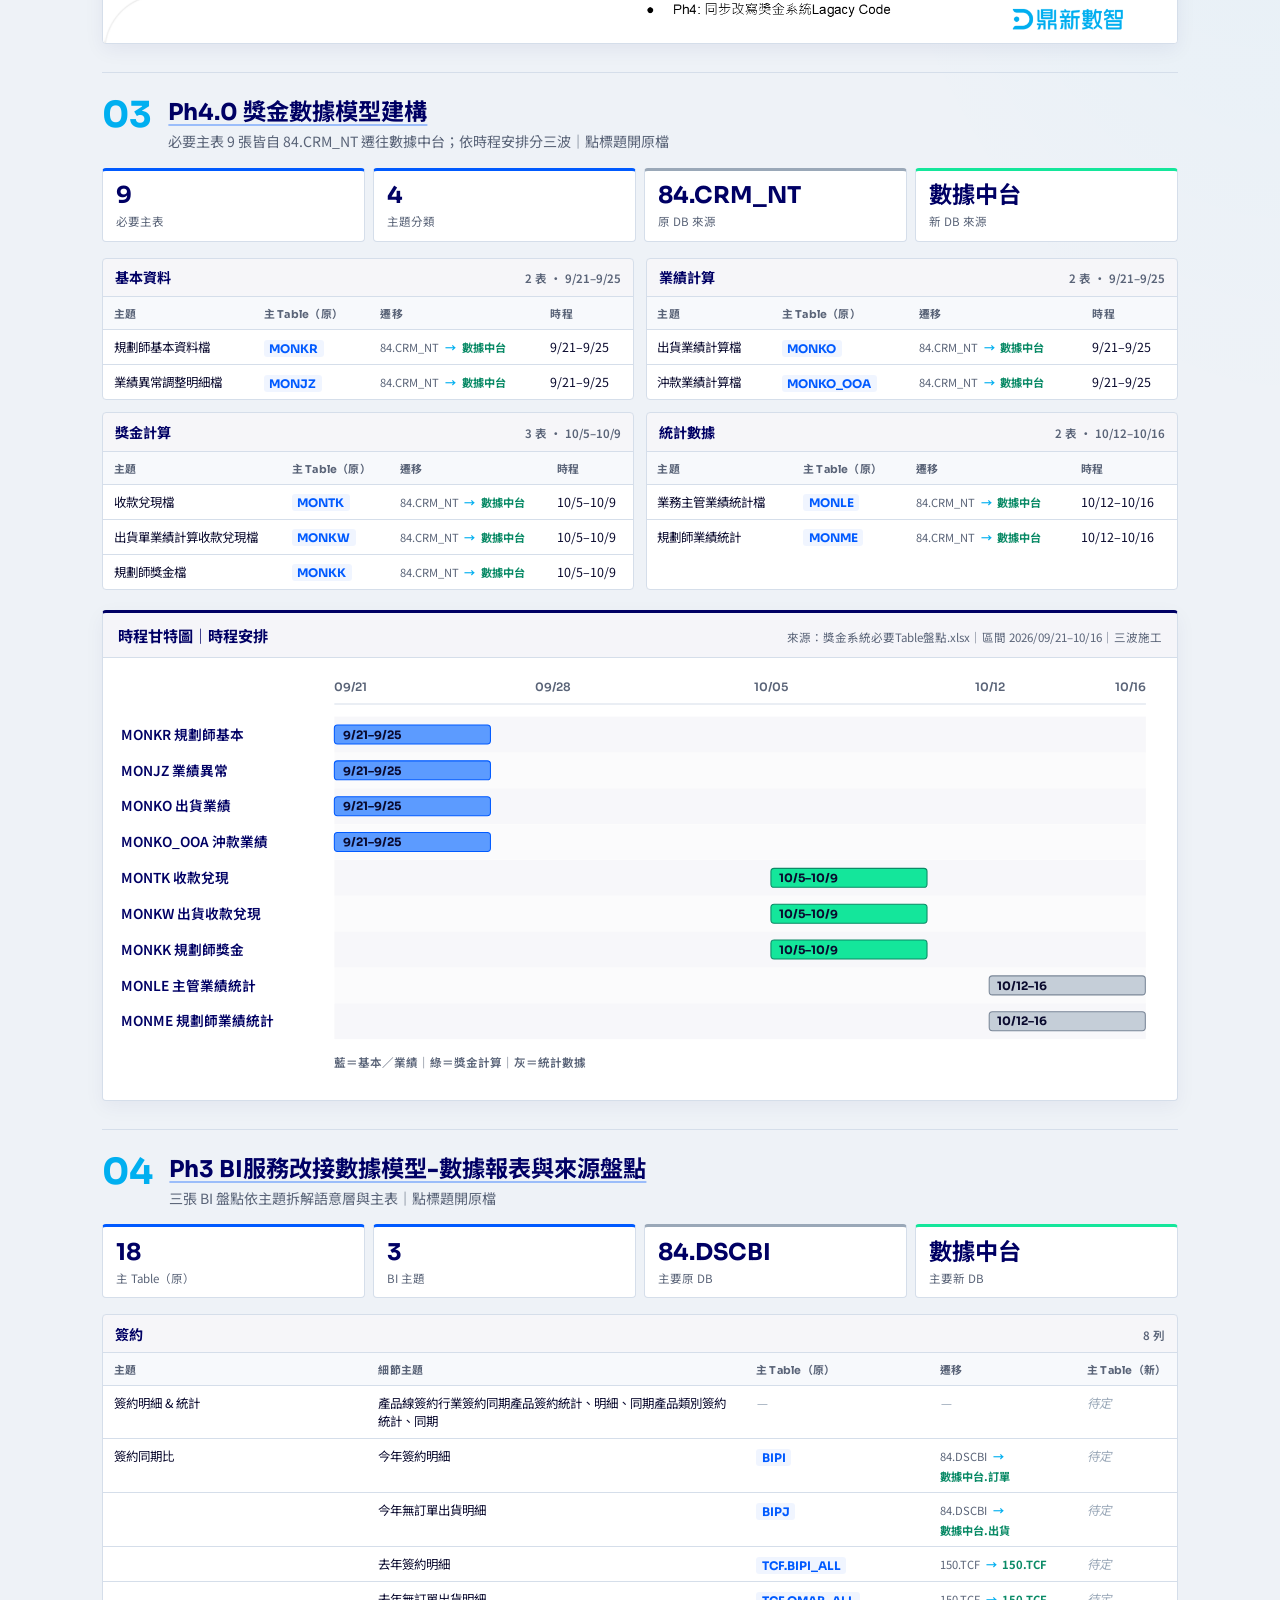
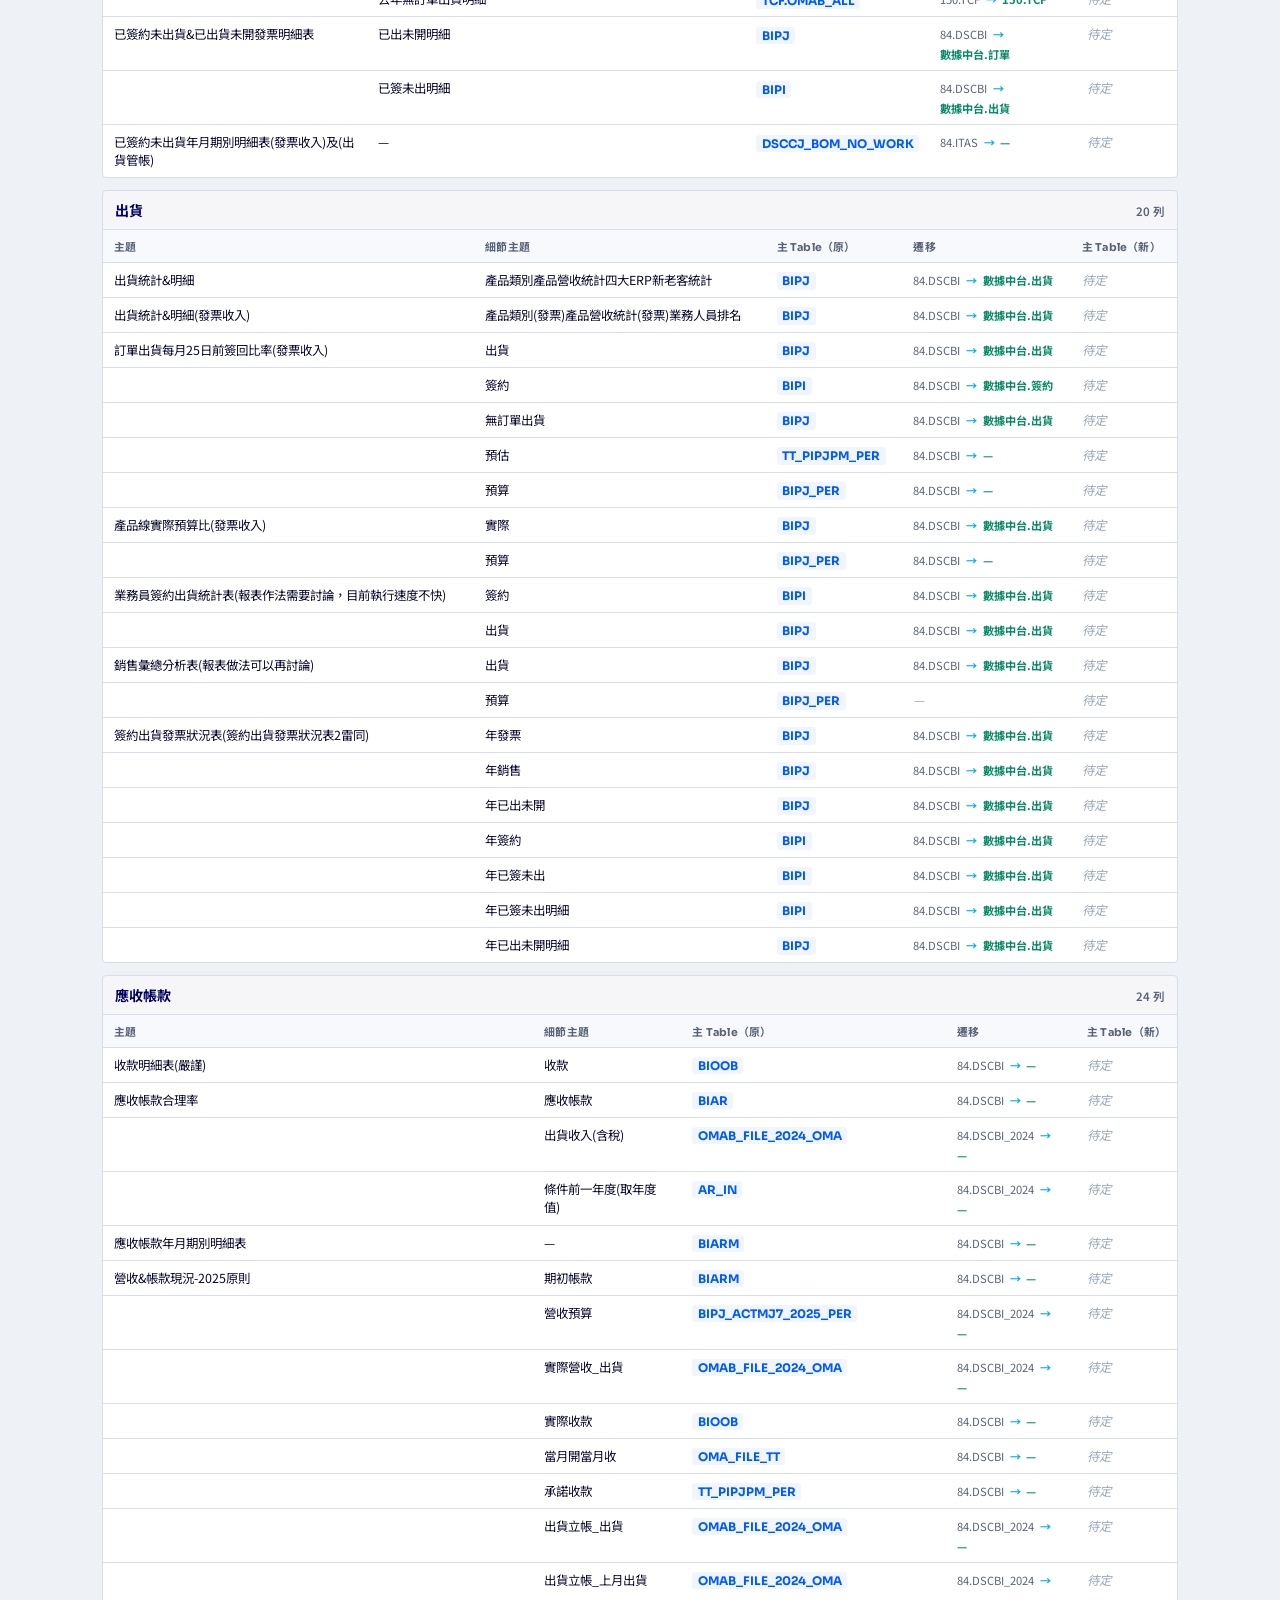
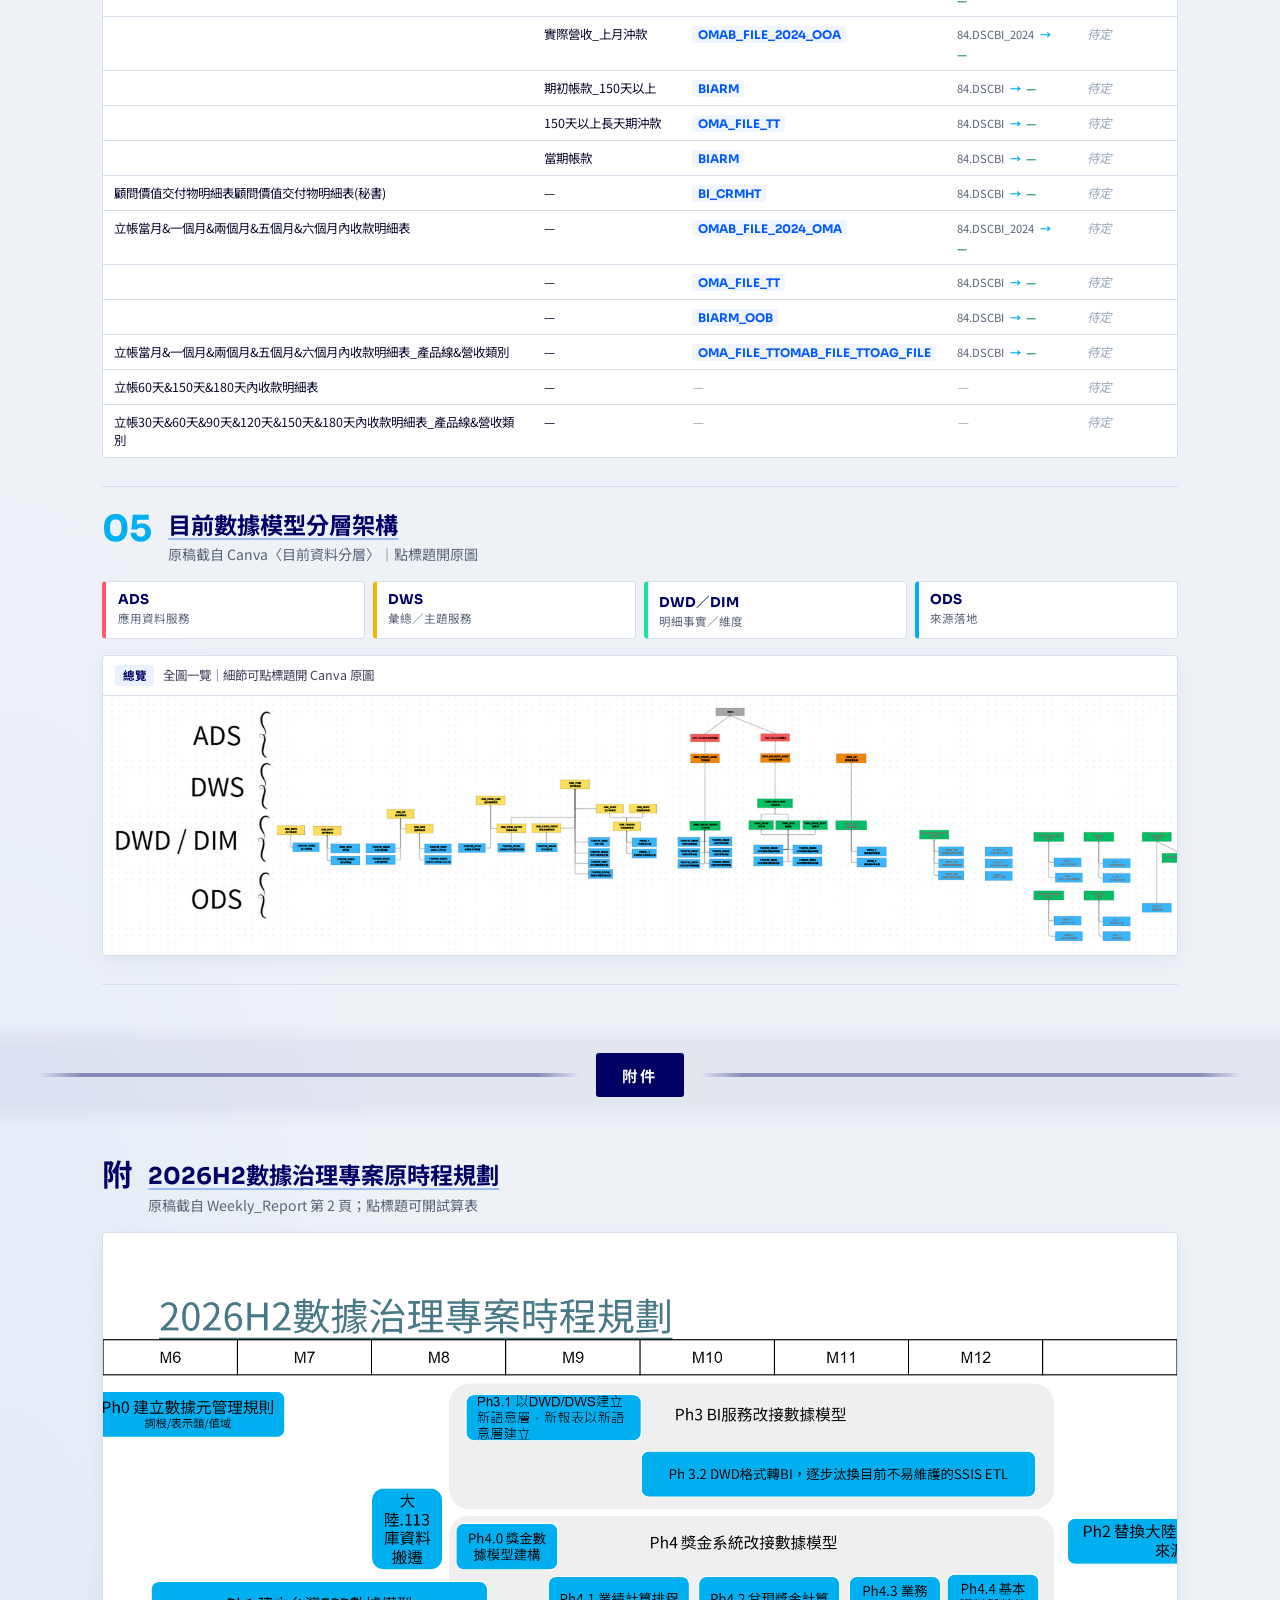
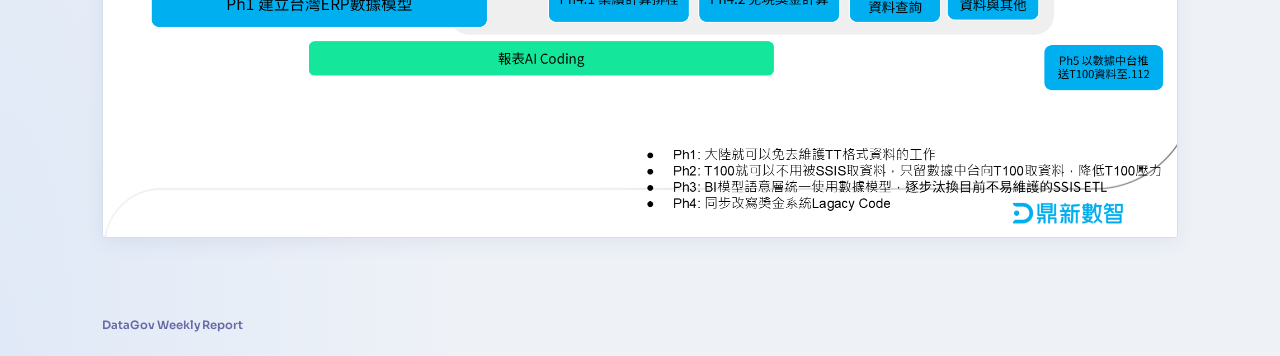
==== commit f43bfe5d: "Move H2 schedule to appendix and add bonus table SVG Gantt from schedule waves. Co-authored-by: Curs" ====
--- a/index.html
+++ b/index.html
@@ -15,50 +15,23 @@
   <header class="report-header">
     <div class="report-header__text">
       <h1>DataGov Weekly Report</h1>
-      <p class="support">2026/09/03｜H2 時程、建模進度、時程更新、獎金 Table、BI 盤點與分層架構</p>
+      <p class="support">2026/09/03｜建模進度、時程更新、獎金 Table、BI 盤點、分層架構｜附：2026H2 原時程</p>
     </div>
     <nav class="toc" aria-label="章節導覽">
-      <a href="#ch-schedule">01 下半年時程</a>
-      <a href="#ch-modeling">02 Ph1 建立ERP數據模型進度現況</a>
-      <a href="#ch-schedule-update">03 時程更新</a>
-      <a href="#ch-bonus">04 Ph4.0 獎金數據模型建構</a>
-      <a href="#ch-bi-inventory">05 Ph3 BI服務改接數據模型-數據報表與來源盤點</a>
-      <a href="#ch-architecture">06 數據模型分層架構</a>
+      <a href="#ch-modeling">01 Ph1 建立ERP數據模型進度現況</a>
+      <a href="#ch-schedule-update">02 時程更新</a>
+      <a href="#ch-bonus">03 Ph4.0 獎金數據模型建構</a>
+      <a href="#ch-bi-inventory">04 Ph3 BI服務改接數據模型-數據報表與來源盤點</a>
+      <a href="#ch-architecture">05 數據模型分層架構</a>
+      <a href="#ch-schedule" class="toc__appendix">附件</a>
     </nav>
   </header>
 
   <main class="report">
-    <!-- 01 -->
-    <section class="chapter" id="ch-schedule">
+    <!-- 01. Ph1 建立ERP數據模型進度現況 -->
+    <section class="chapter" id="ch-modeling">
       <header class="chapter__head">
         <p class="chapter__num">01</p>
-        <div>
-          <h2>
-            <a
-              class="chapter__title-link"
-              href="https://docs.google.com/spreadsheets/d/1YfXO0YVzVNgKiQABtUm9ReZ8utq1VL4MCvY4LdxCxpg/edit?gid=326982137#gid=326982137"
-              target="_blank"
-              rel="noopener noreferrer"
-              title="開啟 Google 試算表"
-            >2026H2 數據治理專案時程規劃</a>
-          </h2>
-          <p class="support">原稿截自 Weekly_Report 第 2 頁；點標題可開試算表</p>
-        </div>
-      </header>
-      <figure class="chapter__asset">
-        <img
-          src="assets/h2-schedule-slide2.png"
-          alt="2026H2 數據治理專案時程規劃甘特圖"
-          width="1920"
-          height="1080"
-        />
-      </figure>
-    </section>
-
-    <!-- 02 -->
-    <section class="chapter" id="ch-modeling">
-      <header class="chapter__head">
-        <p class="chapter__num">02</p>
         <div>
           <h2>「Ph1 建立ERP數據模型」進度現況</h2>
           <p class="support">簽約訂單已完成；出貨已逾目標日｜三階段：設計 → 建模 → 測試｜截至 2026/09/03</p>
@@ -203,10 +176,10 @@
       </div>
     </section>
 
-    <!-- 03 -->
+    <!-- 02. 時程更新 -->
     <section class="chapter" id="ch-schedule-update">
       <header class="chapter__head">
-        <p class="chapter__num">03</p>
+        <p class="chapter__num">02</p>
         <div>
           <h2>
             <a
@@ -230,10 +203,10 @@
       </figure>
     </section>
 
-    <!-- 04. Ph4.0 獎金數據模型建構 -->
+    <!-- 03. Ph4.0 獎金數據模型建構 -->
     <section class="chapter" id="ch-bonus">
       <header class="chapter__head">
-        <p class="chapter__num">04</p>
+        <p class="chapter__num">03</p>
         <div>
           <h2>
             <a
@@ -244,7 +217,7 @@
               title="開啟 SharePoint 原檔"
             >Ph4.0 獎金數據模型建構</a>
           </h2>
-          <p class="support">必要主表 9 張皆自 84.CRM_NT 遷往數據中台；新主表名稱尚未定｜點標題開原檔</p>
+          <p class="support">必要主表 9 張皆自 84.CRM_NT 遷往數據中台；依時程安排分三波｜點標題開原檔</p>
         </div>
       </header>
 
@@ -271,7 +244,7 @@
         <article class="bonus-group">
           <header class="bonus-group__head">
             <p class="bonus-group__tag">基本資料</p>
-            <p class="bonus-group__count">2 表</p>
+            <p class="bonus-group__count">2 表 · 9/21–9/25</p>
           </header>
           <div class="bonus-table-wrap">
             <table class="bonus-table">
@@ -280,7 +253,7 @@
                   <th>主題</th>
                   <th>主 Table（原）</th>
                   <th>遷移</th>
-                  <th>主 Table（新）</th>
+                  <th>時程</th>
                 </tr>
               </thead>
               <tbody>
@@ -288,13 +261,13 @@
                   <td>規劃師基本資料檔</td>
                   <td><code>MONKR</code></td>
                   <td><span class="migrate"><i>84.CRM_NT</i><span aria-hidden="true">→</span><b>數據中台</b></span></td>
-                  <td class="is-empty">待定</td>
+                  <td>9/21–9/25</td>
                 </tr>
                 <tr>
                   <td>業績異常調整明細檔</td>
                   <td><code>MONJZ</code></td>
                   <td><span class="migrate"><i>84.CRM_NT</i><span aria-hidden="true">→</span><b>數據中台</b></span></td>
-                  <td class="is-empty">待定</td>
+                  <td>9/21–9/25</td>
                 </tr>
               </tbody>
             </table>
@@ -304,7 +277,7 @@
         <article class="bonus-group">
           <header class="bonus-group__head">
             <p class="bonus-group__tag">業績計算</p>
-            <p class="bonus-group__count">2 表</p>
+            <p class="bonus-group__count">2 表 · 9/21–9/25</p>
           </header>
           <div class="bonus-table-wrap">
             <table class="bonus-table">
@@ -313,7 +286,7 @@
                   <th>主題</th>
                   <th>主 Table（原）</th>
                   <th>遷移</th>
-                  <th>主 Table（新）</th>
+                  <th>時程</th>
                 </tr>
               </thead>
               <tbody>
@@ -321,13 +294,13 @@
                   <td>出貨業績計算檔</td>
                   <td><code>MONKO</code></td>
                   <td><span class="migrate"><i>84.CRM_NT</i><span aria-hidden="true">→</span><b>數據中台</b></span></td>
-                  <td class="is-empty">待定</td>
+                  <td>9/21–9/25</td>
                 </tr>
                 <tr>
                   <td>沖款業績計算檔</td>
                   <td><code>MONKO_OOA</code></td>
                   <td><span class="migrate"><i>84.CRM_NT</i><span aria-hidden="true">→</span><b>數據中台</b></span></td>
-                  <td class="is-empty">待定</td>
+                  <td>9/21–9/25</td>
                 </tr>
               </tbody>
             </table>
@@ -337,7 +310,7 @@
         <article class="bonus-group">
           <header class="bonus-group__head">
             <p class="bonus-group__tag">獎金計算</p>
-            <p class="bonus-group__count">3 表</p>
+            <p class="bonus-group__count">3 表 · 10/5–10/9</p>
           </header>
           <div class="bonus-table-wrap">
             <table class="bonus-table">
@@ -346,7 +319,7 @@
                   <th>主題</th>
                   <th>主 Table（原）</th>
                   <th>遷移</th>
-                  <th>主 Table（新）</th>
+                  <th>時程</th>
                 </tr>
               </thead>
               <tbody>
@@ -354,19 +327,19 @@
                   <td>收款兌現檔</td>
                   <td><code>MONTK</code></td>
                   <td><span class="migrate"><i>84.CRM_NT</i><span aria-hidden="true">→</span><b>數據中台</b></span></td>
-                  <td class="is-empty">待定</td>
+                  <td>10/5–10/9</td>
                 </tr>
                 <tr>
                   <td>出貨單業績計算收款兌現檔</td>
                   <td><code>MONKW</code></td>
                   <td><span class="migrate"><i>84.CRM_NT</i><span aria-hidden="true">→</span><b>數據中台</b></span></td>
-                  <td class="is-empty">待定</td>
+                  <td>10/5–10/9</td>
                 </tr>
                 <tr>
                   <td>規劃師獎金檔</td>
                   <td><code>MONKK</code></td>
                   <td><span class="migrate"><i>84.CRM_NT</i><span aria-hidden="true">→</span><b>數據中台</b></span></td>
-                  <td class="is-empty">待定</td>
+                  <td>10/5–10/9</td>
                 </tr>
               </tbody>
             </table>
@@ -376,7 +349,7 @@
         <article class="bonus-group">
           <header class="bonus-group__head">
             <p class="bonus-group__tag">統計數據</p>
-            <p class="bonus-group__count">2 表</p>
+            <p class="bonus-group__count">2 表 · 10/12–10/16</p>
           </header>
           <div class="bonus-table-wrap">
             <table class="bonus-table">
@@ -385,7 +358,7 @@
                   <th>主題</th>
                   <th>主 Table（原）</th>
                   <th>遷移</th>
-                  <th>主 Table（新）</th>
+                  <th>時程</th>
                 </tr>
               </thead>
               <tbody>
@@ -393,25 +366,88 @@
                   <td>業務主管業績統計檔</td>
                   <td><code>MONLE</code></td>
                   <td><span class="migrate"><i>84.CRM_NT</i><span aria-hidden="true">→</span><b>數據中台</b></span></td>
-                  <td class="is-empty">待定</td>
+                  <td>10/12–10/16</td>
                 </tr>
                 <tr>
                   <td>規劃師業績統計</td>
                   <td><code>MONME</code></td>
                   <td><span class="migrate"><i>84.CRM_NT</i><span aria-hidden="true">→</span><b>數據中台</b></span></td>
-                  <td class="is-empty">待定</td>
+                  <td>10/12–10/16</td>
                 </tr>
               </tbody>
             </table>
           </div>
         </article>
       </div>
+
+      <div class="model-gantt" aria-label="獎金主表時程甘特圖">
+        <div class="model-gantt__head">
+          <h3 class="model-gantt__title">時程甘特圖｜時程安排</h3>
+          <p class="model-gantt__note">來源：獎金系統必要Table盤點.xlsx｜區間 2026/09/21–10/16｜三波施工</p>
+        </div>
+        <div class="model-gantt__body">
+          <svg class="model-gantt__svg" viewBox="0 0 1000 400" role="img" aria-label="九張獎金必要主表時程甘特圖">
+            <line x1="210" y1="36" x2="980" y2="36" stroke="#d5deea" stroke-width="1"/>
+            <text x="210" y="24" class="gantt-axis">09/21</text>
+            <text x="417" y="24" class="gantt-axis" text-anchor="middle">09/28</text>
+            <text x="624" y="24" class="gantt-axis" text-anchor="middle">10/05</text>
+            <text x="832" y="24" class="gantt-axis" text-anchor="middle">10/12</text>
+            <text x="980" y="24" class="gantt-axis" text-anchor="end">10/16</text>
+
+            <rect x="210" y="48" width="770" height="34" fill="rgba(0,0,100,0.03)"/>
+            <rect x="210" y="82" width="770" height="34" fill="rgba(0,0,100,0.015)"/>
+            <rect x="210" y="116" width="770" height="34" fill="rgba(0,0,100,0.03)"/>
+            <rect x="210" y="150" width="770" height="34" fill="rgba(0,0,100,0.015)"/>
+            <rect x="210" y="184" width="770" height="34" fill="rgba(0,0,100,0.03)"/>
+            <rect x="210" y="218" width="770" height="34" fill="rgba(0,0,100,0.015)"/>
+            <rect x="210" y="252" width="770" height="34" fill="rgba(0,0,100,0.03)"/>
+            <rect x="210" y="286" width="770" height="34" fill="rgba(0,0,100,0.015)"/>
+            <rect x="210" y="320" width="770" height="34" fill="rgba(0,0,100,0.03)"/>
+
+            <text x="8" y="70" class="gantt-label">MONKR 規劃師基本</text>
+            <text x="8" y="104" class="gantt-label">MONJZ 業績異常</text>
+            <text x="8" y="138" class="gantt-label">MONKO 出貨業績</text>
+            <text x="8" y="172" class="gantt-label">MONKO_OOA 沖款業績</text>
+            <text x="8" y="206" class="gantt-label">MONTK 收款兌現</text>
+            <text x="8" y="240" class="gantt-label">MONKW 出貨收款兌現</text>
+            <text x="8" y="274" class="gantt-label">MONKK 規劃師獎金</text>
+            <text x="8" y="308" class="gantt-label">MONLE 主管業績統計</text>
+            <text x="8" y="342" class="gantt-label">MONME 規劃師業績統計</text>
+
+            <!-- wave1 9/21-9/25: days 0-5 of 26 -->
+            <rect x="210" y="56" width="148.1" height="18" rx="3" fill="#5c9bff" stroke="#005aff"/>
+            <text x="218" y="69" class="gantt-bar-text">9/21–9/25</text>
+            <rect x="210" y="90" width="148.1" height="18" rx="3" fill="#5c9bff" stroke="#005aff"/>
+            <text x="218" y="103" class="gantt-bar-text">9/21–9/25</text>
+            <rect x="210" y="124" width="148.1" height="18" rx="3" fill="#5c9bff" stroke="#005aff"/>
+            <text x="218" y="137" class="gantt-bar-text">9/21–9/25</text>
+            <rect x="210" y="158" width="148.1" height="18" rx="3" fill="#5c9bff" stroke="#005aff"/>
+            <text x="218" y="171" class="gantt-bar-text">9/21–9/25</text>
+
+            <!-- wave2 10/5-10/9: days 14-19 -->
+            <rect x="624.2" y="192" width="148.1" height="18" rx="3" fill="#14e69b" stroke="#0a8a66"/>
+            <text x="632" y="205" class="gantt-bar-text">10/5–10/9</text>
+            <rect x="624.2" y="226" width="148.1" height="18" rx="3" fill="#14e69b" stroke="#0a8a66"/>
+            <text x="632" y="239" class="gantt-bar-text">10/5–10/9</text>
+            <rect x="624.2" y="260" width="148.1" height="18" rx="3" fill="#14e69b" stroke="#0a8a66"/>
+            <text x="632" y="273" class="gantt-bar-text">10/5–10/9</text>
+
+            <!-- wave3 10/12-10/16: days 21-26 -->
+            <rect x="831.3" y="294" width="148.1" height="18" rx="3" fill="#c5ced8" stroke="#7a8798"/>
+            <text x="839" y="307" class="gantt-bar-text">10/12–16</text>
+            <rect x="831.3" y="328" width="148.1" height="18" rx="3" fill="#c5ced8" stroke="#7a8798"/>
+            <text x="839" y="341" class="gantt-bar-text">10/12–16</text>
+
+            <text x="210" y="380" class="gantt-axis">藍＝基本／業績｜綠＝獎金計算｜灰＝統計數據</text>
+          </svg>
+        </div>
+      </div>
     </section>
 
-    <!-- 05. Ph3 BI服務改接數據模型-數據報表與來源盤點 -->
+    <!-- 04. Ph3 BI服務改接數據模型 -->
     <section class="chapter" id="ch-bi-inventory">
       <header class="chapter__head">
-        <p class="chapter__num">05</p>
+        <p class="chapter__num">04</p>
         <div>
           <h2>
             <a
@@ -864,12 +900,10 @@
       </div>
     </section>
 
-  
-
-    <!-- 06. 目前資料分層（來源 Canva） -->
+    <!-- 05. 目前資料分層（來源 Canva） -->
     <section class="chapter" id="ch-architecture">
       <header class="chapter__head">
-        <p class="chapter__num">06</p>
+        <p class="chapter__num">05</p>
         <div>
           <h2>
             <a
@@ -907,6 +941,39 @@
       </figure>
     </section>
 
+    <div class="appendix-divider" role="separator" aria-label="以下為附件">
+      <span class="appendix-divider__line" aria-hidden="true"></span>
+      <span class="appendix-divider__label">附件</span>
+      <span class="appendix-divider__line" aria-hidden="true"></span>
+    </div>
+
+    <!-- 附. 2026H2數據治理專案原時程規劃 -->
+    <section class="chapter chapter--appendix" id="ch-schedule">
+      <header class="chapter__head">
+        <p class="chapter__num">附</p>
+        <div>
+          <h2>
+            <a
+              class="chapter__title-link"
+              href="https://docs.google.com/spreadsheets/d/1YfXO0YVzVNgKiQABtUm9ReZ8utq1VL4MCvY4LdxCxpg/edit?gid=326982137#gid=326982137"
+              target="_blank"
+              rel="noopener noreferrer"
+              title="開啟 Google 試算表"
+            >2026H2數據治理專案原時程規劃</a>
+          </h2>
+          <p class="support">原稿截自 Weekly_Report 第 2 頁；點標題可開試算表</p>
+        </div>
+      </header>
+      <figure class="chapter__asset">
+        <img
+          src="assets/h2-schedule-slide2.png"
+          alt="2026H2數據治理專案原時程規劃甘特圖"
+          width="1920"
+          height="1080"
+        />
+      </figure>
+    </section>
+
 </main>
 
   <footer class="report-footer">DataGov Weekly Report</footer>
--- a/styles.css
+++ b/styles.css
@@ -117,6 +117,19 @@
   outline: none;
 }
 
+.toc a.toc__appendix {
+  border-color: var(--digi-navy);
+  background: rgba(0, 0, 100, 0.06);
+}
+
+.toc a.toc__appendix.is-active,
+.toc a.toc__appendix:hover,
+.toc a.toc__appendix:focus-visible {
+  background: var(--digi-navy);
+  border-color: var(--digi-navy);
+  color: #fff;
+}
+
 .report {
   max-width: var(--max);
   margin: 0 auto;
@@ -131,6 +144,61 @@
 
 .chapter:last-of-type {
   border-bottom: none;
+}
+
+.appendix-divider {
+  display: flex;
+  align-items: center;
+  gap: 1rem;
+  width: 100vw;
+  margin: 2.25rem 0 0.75rem;
+  margin-left: calc(50% - 50vw);
+  padding: 2rem var(--page-pad);
+  box-sizing: border-box;
+  background: linear-gradient(
+    180deg,
+    transparent,
+    rgba(0, 0, 100, 0.05) 22%,
+    rgba(0, 0, 100, 0.05) 78%,
+    transparent
+  );
+}
+
+.appendix-divider__line {
+  flex: 1;
+  height: 4px;
+  background: linear-gradient(
+    90deg,
+    transparent,
+    var(--digi-navy) 8%,
+    var(--digi-navy) 92%,
+    transparent
+  );
+  opacity: 0.4;
+}
+
+.appendix-divider__label {
+  flex: 0 0 auto;
+  font-family: var(--font-display);
+  font-size: 0.95rem;
+  font-weight: 700;
+  letter-spacing: 0.22em;
+  text-transform: uppercase;
+  color: #fff;
+  background: var(--digi-navy);
+  padding: 0.7rem 1.6rem;
+  border-radius: 3px;
+}
+
+.chapter--appendix {
+  margin-top: 0.5rem;
+  padding-top: 1.25rem;
+  border-top: none;
+}
+
+.chapter--appendix .chapter__num {
+  color: var(--digi-navy);
+  font-size: clamp(1.5rem, 2.6vw, 1.9rem);
 }
 
 .chapter__head {
@@ -664,21 +732,8 @@
     grid-template-columns: 1fr 1fr;
   }
 
-  .model-gantt__chart {
-    --label-w: 4.6rem;
-    overflow-x: auto;
-  }
-
-  .model-gantt__row {
-    min-width: 28rem;
-  }
-
-  .model-gantt__axis {
-    min-width: calc(28rem - 4.6rem - 0.45rem);
-  }
-
-  .model-gantt__bar span {
-    font-size: 0.52rem;
+  .model-gantt__svg {
+    min-width: 32rem;
   }
 
   .layer-legend {
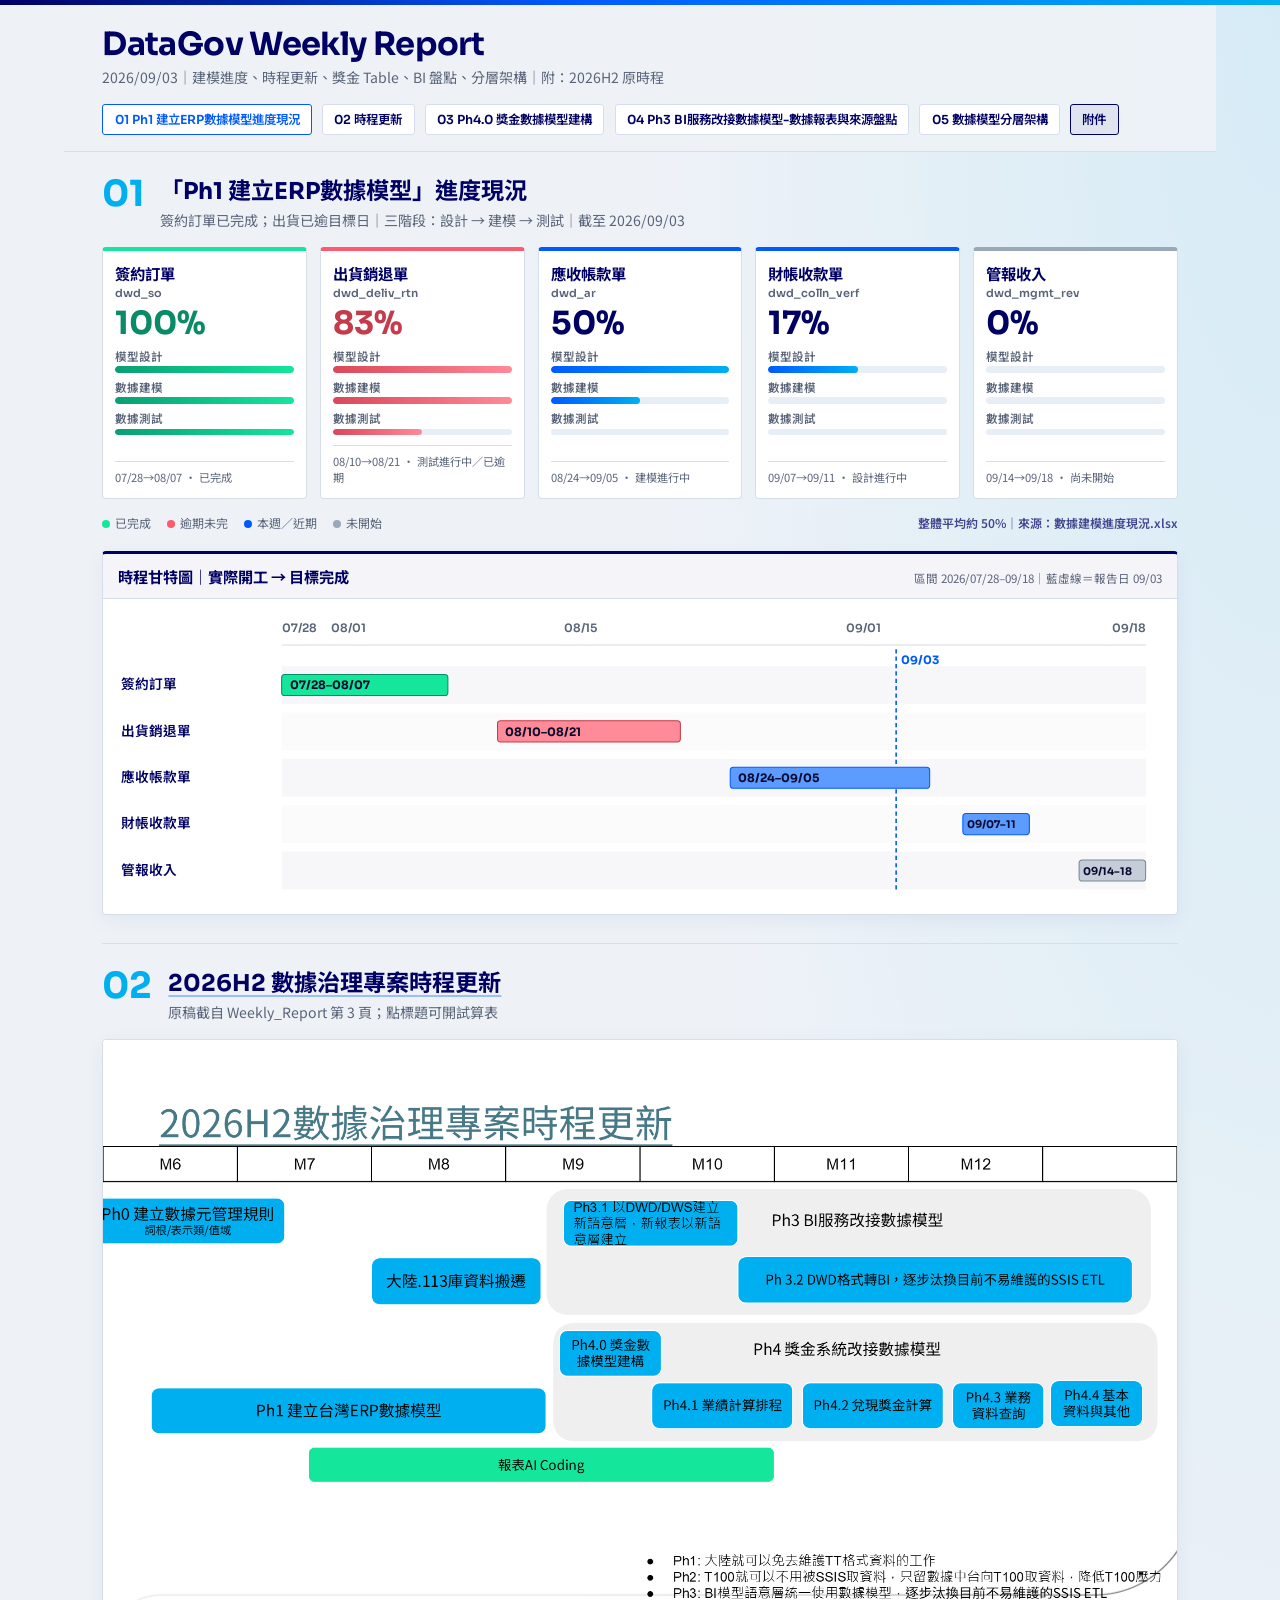
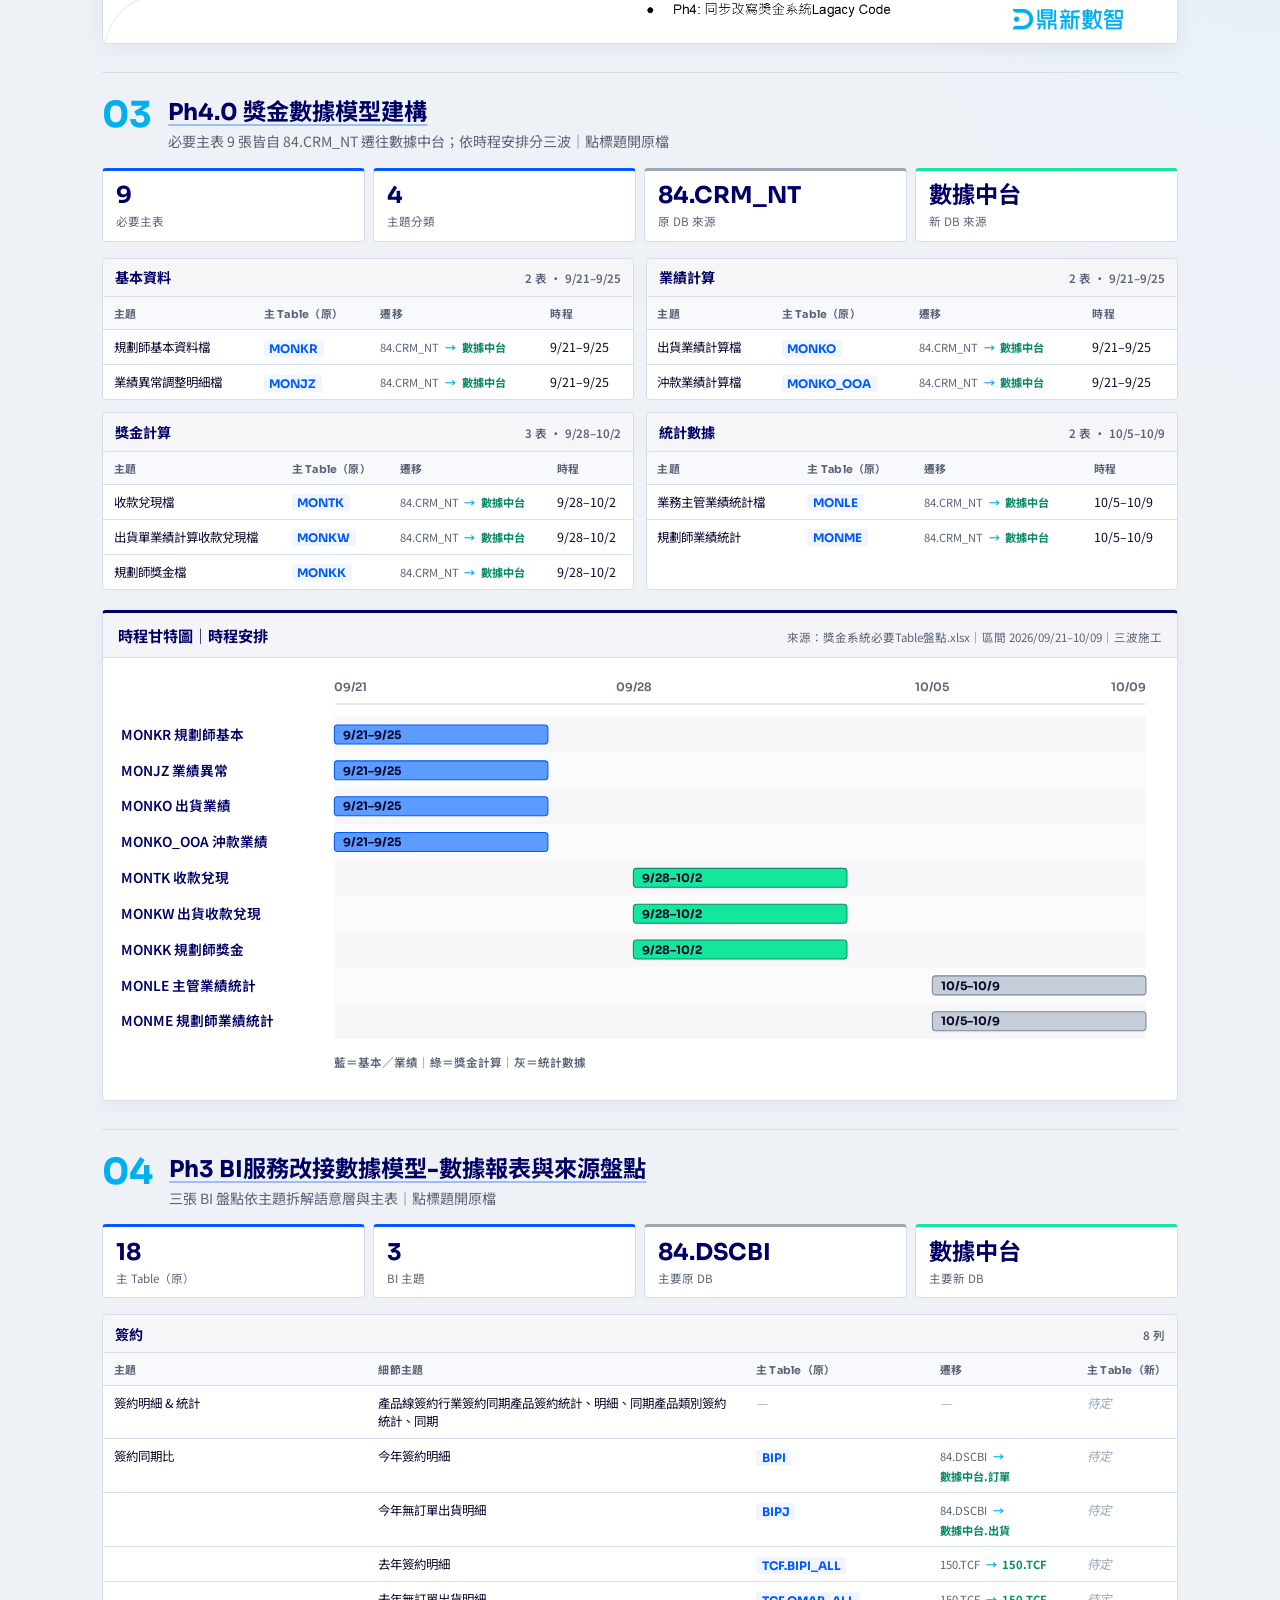
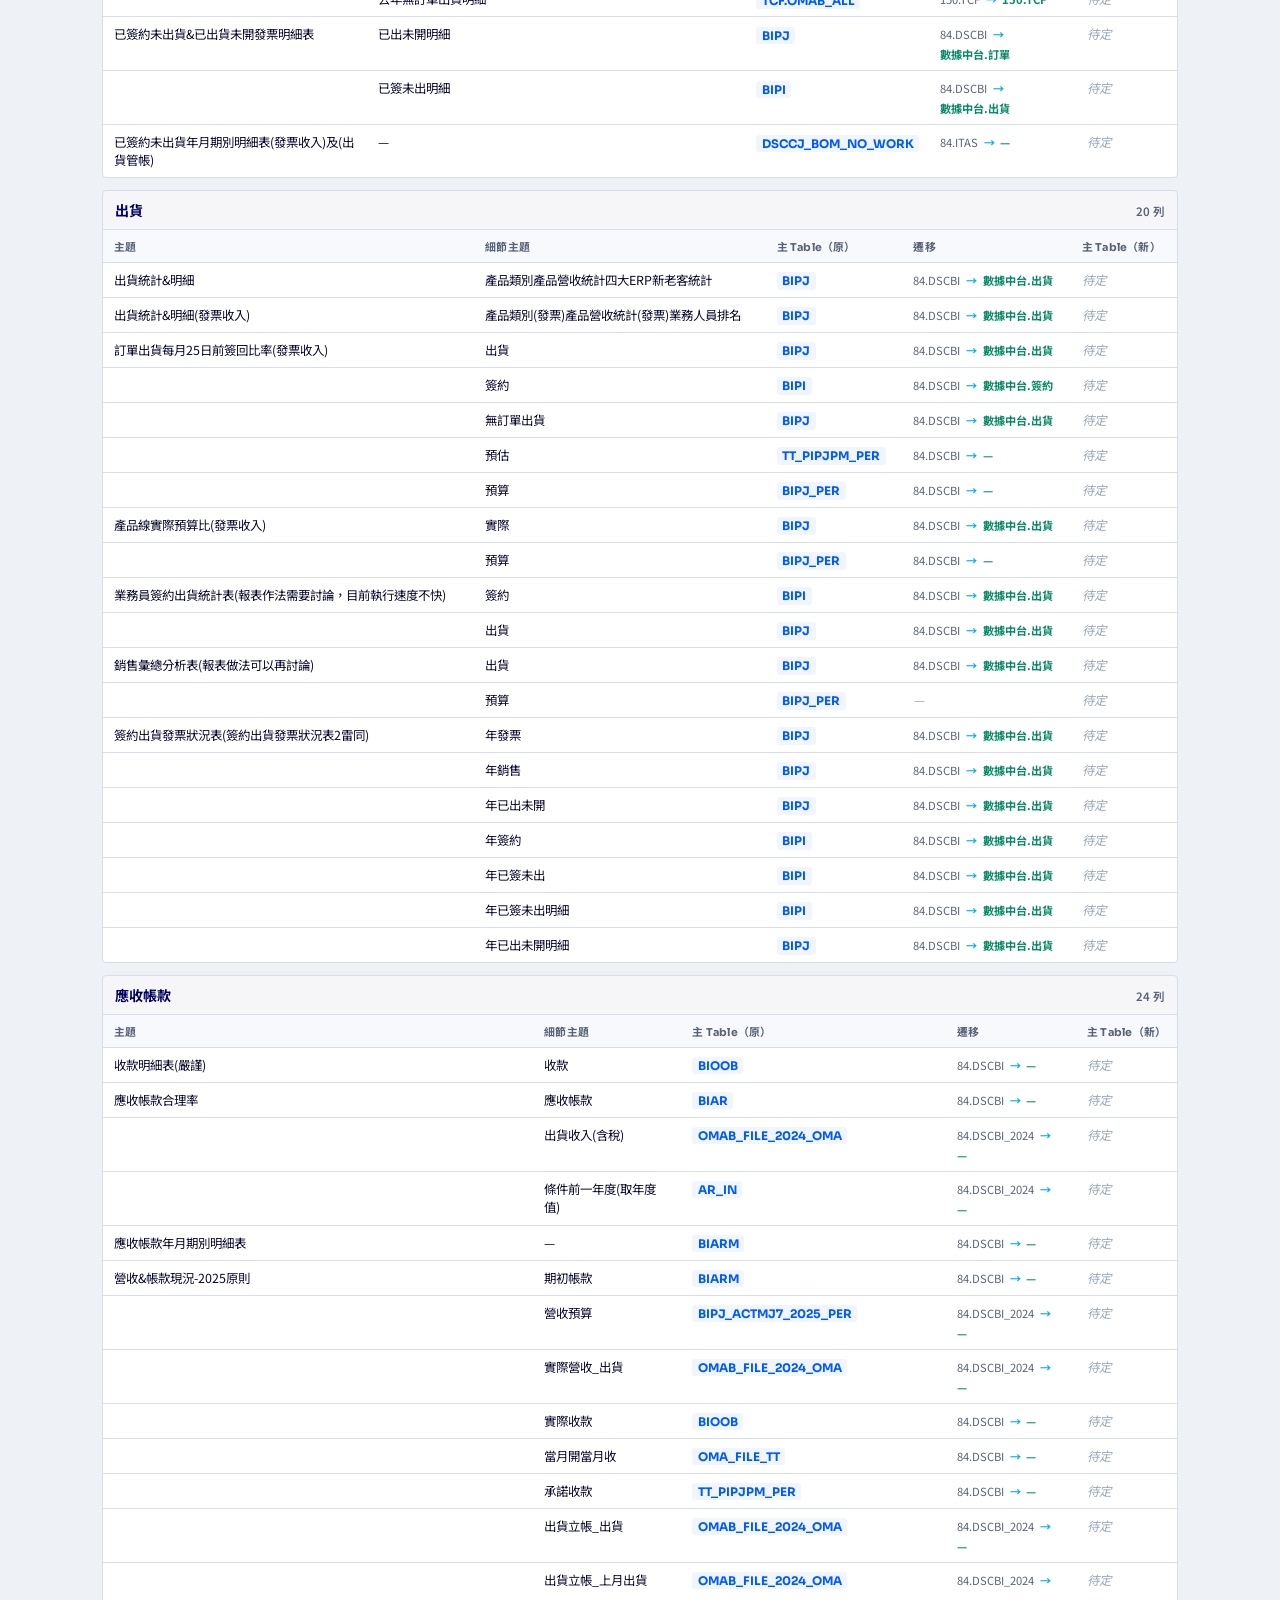
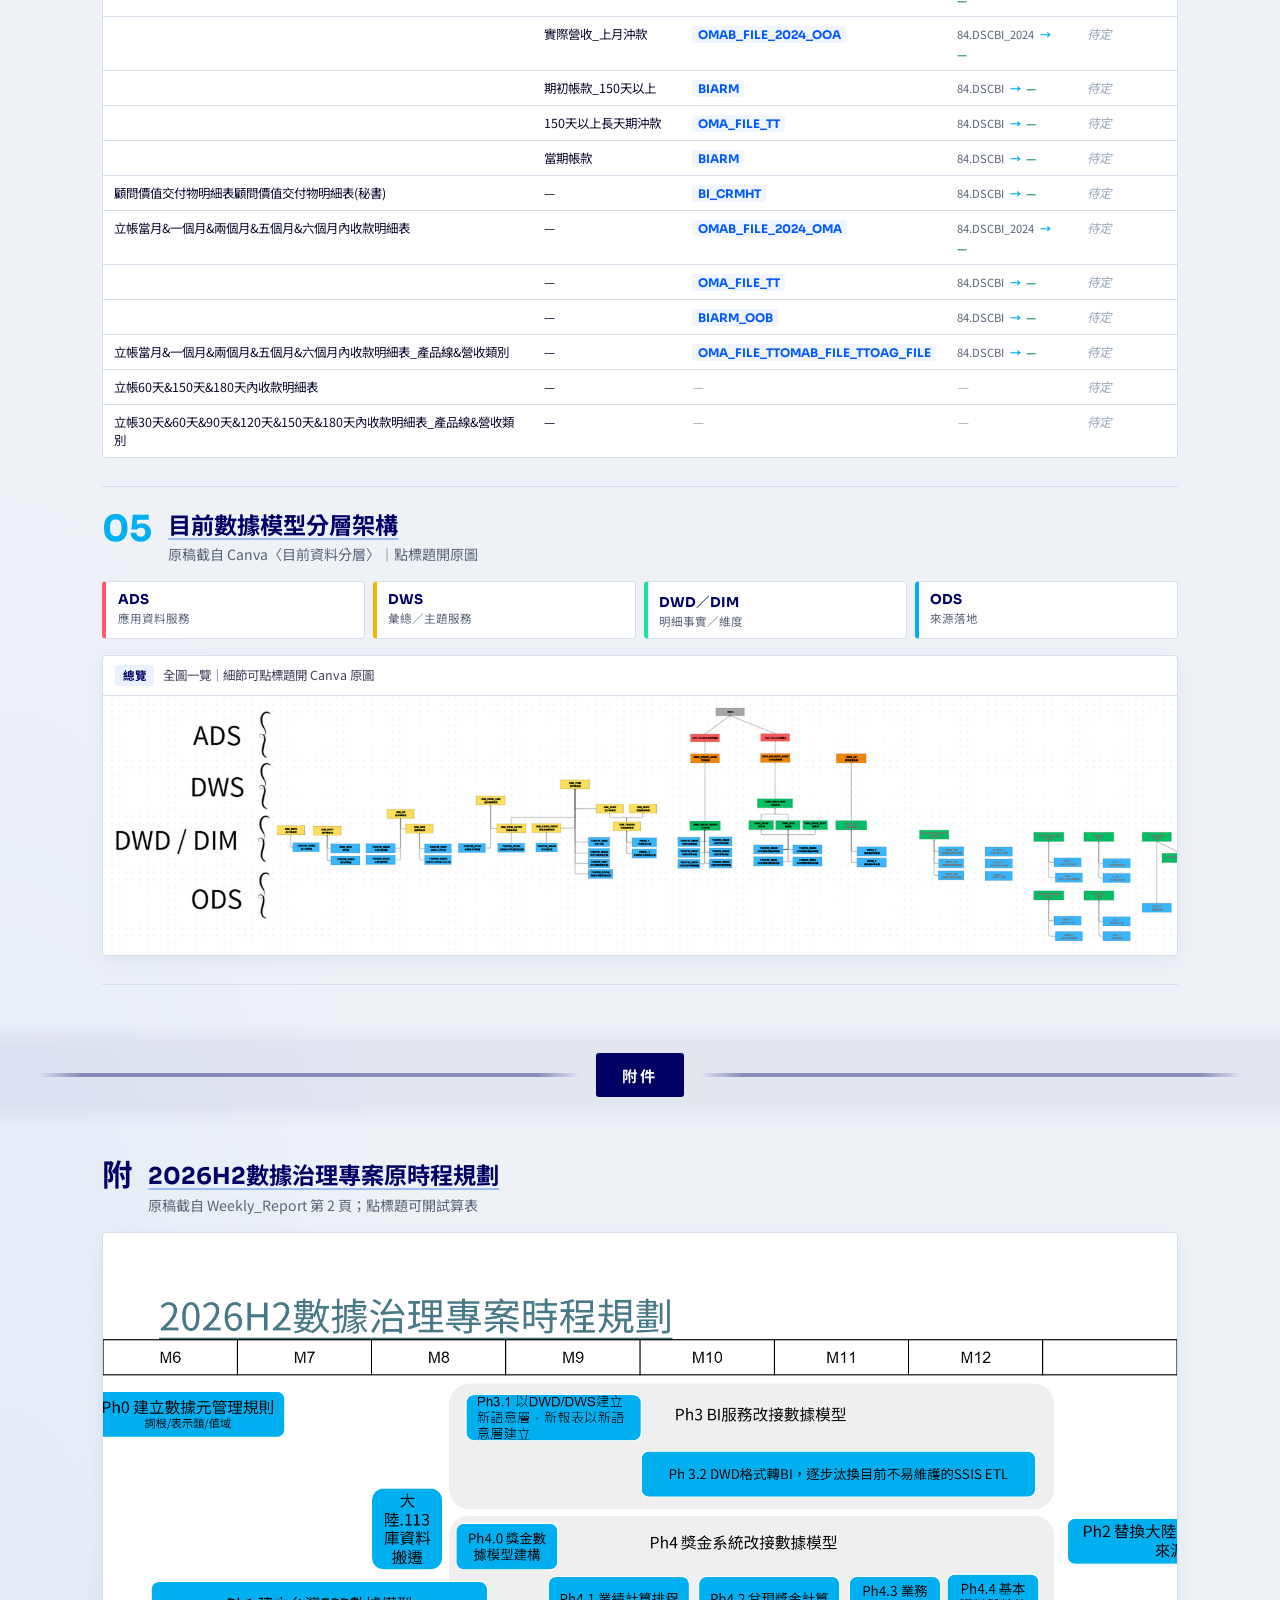
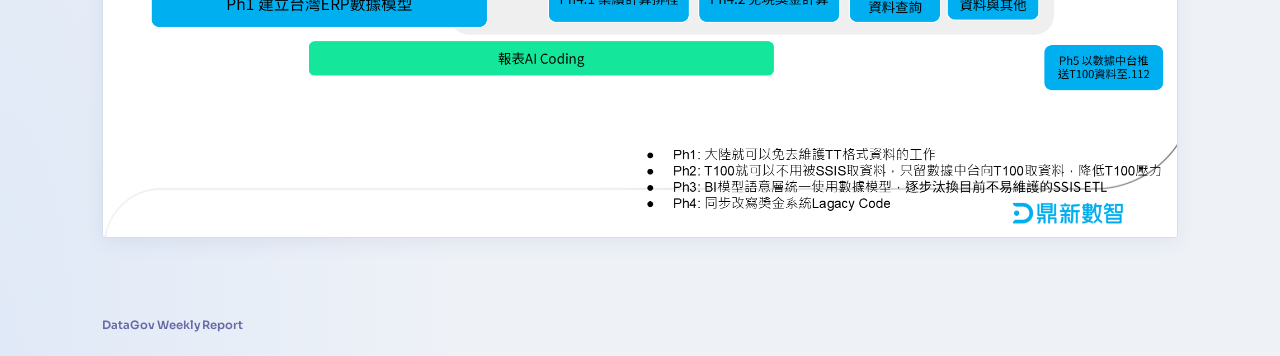
==== commit 8b5da77b: "Update bonus table Gantt waves to the revised 9/28–10/9 schedule. Co-authored-by: Cursor <cursoragen" ====
--- a/index.html
+++ b/index.html
@@ -310,7 +310,7 @@
         <article class="bonus-group">
           <header class="bonus-group__head">
             <p class="bonus-group__tag">獎金計算</p>
-            <p class="bonus-group__count">3 表 · 10/5–10/9</p>
+            <p class="bonus-group__count">3 表 · 9/28–10/2</p>
           </header>
           <div class="bonus-table-wrap">
             <table class="bonus-table">
@@ -327,19 +327,19 @@
                   <td>收款兌現檔</td>
                   <td><code>MONTK</code></td>
                   <td><span class="migrate"><i>84.CRM_NT</i><span aria-hidden="true">→</span><b>數據中台</b></span></td>
-                  <td>10/5–10/9</td>
+                  <td>9/28–10/2</td>
                 </tr>
                 <tr>
                   <td>出貨單業績計算收款兌現檔</td>
                   <td><code>MONKW</code></td>
                   <td><span class="migrate"><i>84.CRM_NT</i><span aria-hidden="true">→</span><b>數據中台</b></span></td>
-                  <td>10/5–10/9</td>
+                  <td>9/28–10/2</td>
                 </tr>
                 <tr>
                   <td>規劃師獎金檔</td>
                   <td><code>MONKK</code></td>
                   <td><span class="migrate"><i>84.CRM_NT</i><span aria-hidden="true">→</span><b>數據中台</b></span></td>
-                  <td>10/5–10/9</td>
+                  <td>9/28–10/2</td>
                 </tr>
               </tbody>
             </table>
@@ -349,7 +349,7 @@
         <article class="bonus-group">
           <header class="bonus-group__head">
             <p class="bonus-group__tag">統計數據</p>
-            <p class="bonus-group__count">2 表 · 10/12–10/16</p>
+            <p class="bonus-group__count">2 表 · 10/5–10/9</p>
           </header>
           <div class="bonus-table-wrap">
             <table class="bonus-table">
@@ -366,13 +366,13 @@
                   <td>業務主管業績統計檔</td>
                   <td><code>MONLE</code></td>
                   <td><span class="migrate"><i>84.CRM_NT</i><span aria-hidden="true">→</span><b>數據中台</b></span></td>
-                  <td>10/12–10/16</td>
+                  <td>10/5–10/9</td>
                 </tr>
                 <tr>
                   <td>規劃師業績統計</td>
                   <td><code>MONME</code></td>
                   <td><span class="migrate"><i>84.CRM_NT</i><span aria-hidden="true">→</span><b>數據中台</b></span></td>
-                  <td>10/12–10/16</td>
+                  <td>10/5–10/9</td>
                 </tr>
               </tbody>
             </table>
@@ -383,16 +383,15 @@
       <div class="model-gantt" aria-label="獎金主表時程甘特圖">
         <div class="model-gantt__head">
           <h3 class="model-gantt__title">時程甘特圖｜時程安排</h3>
-          <p class="model-gantt__note">來源：獎金系統必要Table盤點.xlsx｜區間 2026/09/21–10/16｜三波施工</p>
+          <p class="model-gantt__note">來源：獎金系統必要Table盤點.xlsx｜區間 2026/09/21–10/09｜三波施工</p>
         </div>
         <div class="model-gantt__body">
           <svg class="model-gantt__svg" viewBox="0 0 1000 400" role="img" aria-label="九張獎金必要主表時程甘特圖">
             <line x1="210" y1="36" x2="980" y2="36" stroke="#d5deea" stroke-width="1"/>
             <text x="210" y="24" class="gantt-axis">09/21</text>
-            <text x="417" y="24" class="gantt-axis" text-anchor="middle">09/28</text>
-            <text x="624" y="24" class="gantt-axis" text-anchor="middle">10/05</text>
-            <text x="832" y="24" class="gantt-axis" text-anchor="middle">10/12</text>
-            <text x="980" y="24" class="gantt-axis" text-anchor="end">10/16</text>
+            <text x="494" y="24" class="gantt-axis" text-anchor="middle">09/28</text>
+            <text x="777" y="24" class="gantt-axis" text-anchor="middle">10/05</text>
+            <text x="980" y="24" class="gantt-axis" text-anchor="end">10/09</text>
 
             <rect x="210" y="48" width="770" height="34" fill="rgba(0,0,100,0.03)"/>
             <rect x="210" y="82" width="770" height="34" fill="rgba(0,0,100,0.015)"/>
@@ -414,29 +413,29 @@
             <text x="8" y="308" class="gantt-label">MONLE 主管業績統計</text>
             <text x="8" y="342" class="gantt-label">MONME 規劃師業績統計</text>
 
-            <!-- wave1 9/21-9/25: days 0-5 of 26 -->
-            <rect x="210" y="56" width="148.1" height="18" rx="3" fill="#5c9bff" stroke="#005aff"/>
+            <!-- wave1 9/21-9/25: days 0-5 of 19 -->
+            <rect x="210" y="56" width="202.6" height="18" rx="3" fill="#5c9bff" stroke="#005aff"/>
             <text x="218" y="69" class="gantt-bar-text">9/21–9/25</text>
-            <rect x="210" y="90" width="148.1" height="18" rx="3" fill="#5c9bff" stroke="#005aff"/>
+            <rect x="210" y="90" width="202.6" height="18" rx="3" fill="#5c9bff" stroke="#005aff"/>
             <text x="218" y="103" class="gantt-bar-text">9/21–9/25</text>
-            <rect x="210" y="124" width="148.1" height="18" rx="3" fill="#5c9bff" stroke="#005aff"/>
+            <rect x="210" y="124" width="202.6" height="18" rx="3" fill="#5c9bff" stroke="#005aff"/>
             <text x="218" y="137" class="gantt-bar-text">9/21–9/25</text>
-            <rect x="210" y="158" width="148.1" height="18" rx="3" fill="#5c9bff" stroke="#005aff"/>
+            <rect x="210" y="158" width="202.6" height="18" rx="3" fill="#5c9bff" stroke="#005aff"/>
             <text x="218" y="171" class="gantt-bar-text">9/21–9/25</text>
 
-            <!-- wave2 10/5-10/9: days 14-19 -->
-            <rect x="624.2" y="192" width="148.1" height="18" rx="3" fill="#14e69b" stroke="#0a8a66"/>
-            <text x="632" y="205" class="gantt-bar-text">10/5–10/9</text>
-            <rect x="624.2" y="226" width="148.1" height="18" rx="3" fill="#14e69b" stroke="#0a8a66"/>
-            <text x="632" y="239" class="gantt-bar-text">10/5–10/9</text>
-            <rect x="624.2" y="260" width="148.1" height="18" rx="3" fill="#14e69b" stroke="#0a8a66"/>
-            <text x="632" y="273" class="gantt-bar-text">10/5–10/9</text>
-
-            <!-- wave3 10/12-10/16: days 21-26 -->
-            <rect x="831.3" y="294" width="148.1" height="18" rx="3" fill="#c5ced8" stroke="#7a8798"/>
-            <text x="839" y="307" class="gantt-bar-text">10/12–16</text>
-            <rect x="831.3" y="328" width="148.1" height="18" rx="3" fill="#c5ced8" stroke="#7a8798"/>
-            <text x="839" y="341" class="gantt-bar-text">10/12–16</text>
+            <!-- wave2 9/28-10/2: days 7-12 -->
+            <rect x="493.7" y="192" width="202.6" height="18" rx="3" fill="#14e69b" stroke="#0a8a66"/>
+            <text x="502" y="205" class="gantt-bar-text">9/28–10/2</text>
+            <rect x="493.7" y="226" width="202.6" height="18" rx="3" fill="#14e69b" stroke="#0a8a66"/>
+            <text x="502" y="239" class="gantt-bar-text">9/28–10/2</text>
+            <rect x="493.7" y="260" width="202.6" height="18" rx="3" fill="#14e69b" stroke="#0a8a66"/>
+            <text x="502" y="273" class="gantt-bar-text">9/28–10/2</text>
+
+            <!-- wave3 10/5-10/9: days 14-19 -->
+            <rect x="777.4" y="294" width="202.6" height="18" rx="3" fill="#c5ced8" stroke="#7a8798"/>
+            <text x="786" y="307" class="gantt-bar-text">10/5–10/9</text>
+            <rect x="777.4" y="328" width="202.6" height="18" rx="3" fill="#c5ced8" stroke="#7a8798"/>
+            <text x="786" y="341" class="gantt-bar-text">10/5–10/9</text>
 
             <text x="210" y="380" class="gantt-axis">藍＝基本／業績｜綠＝獎金計算｜灰＝統計數據</text>
           </svg>
